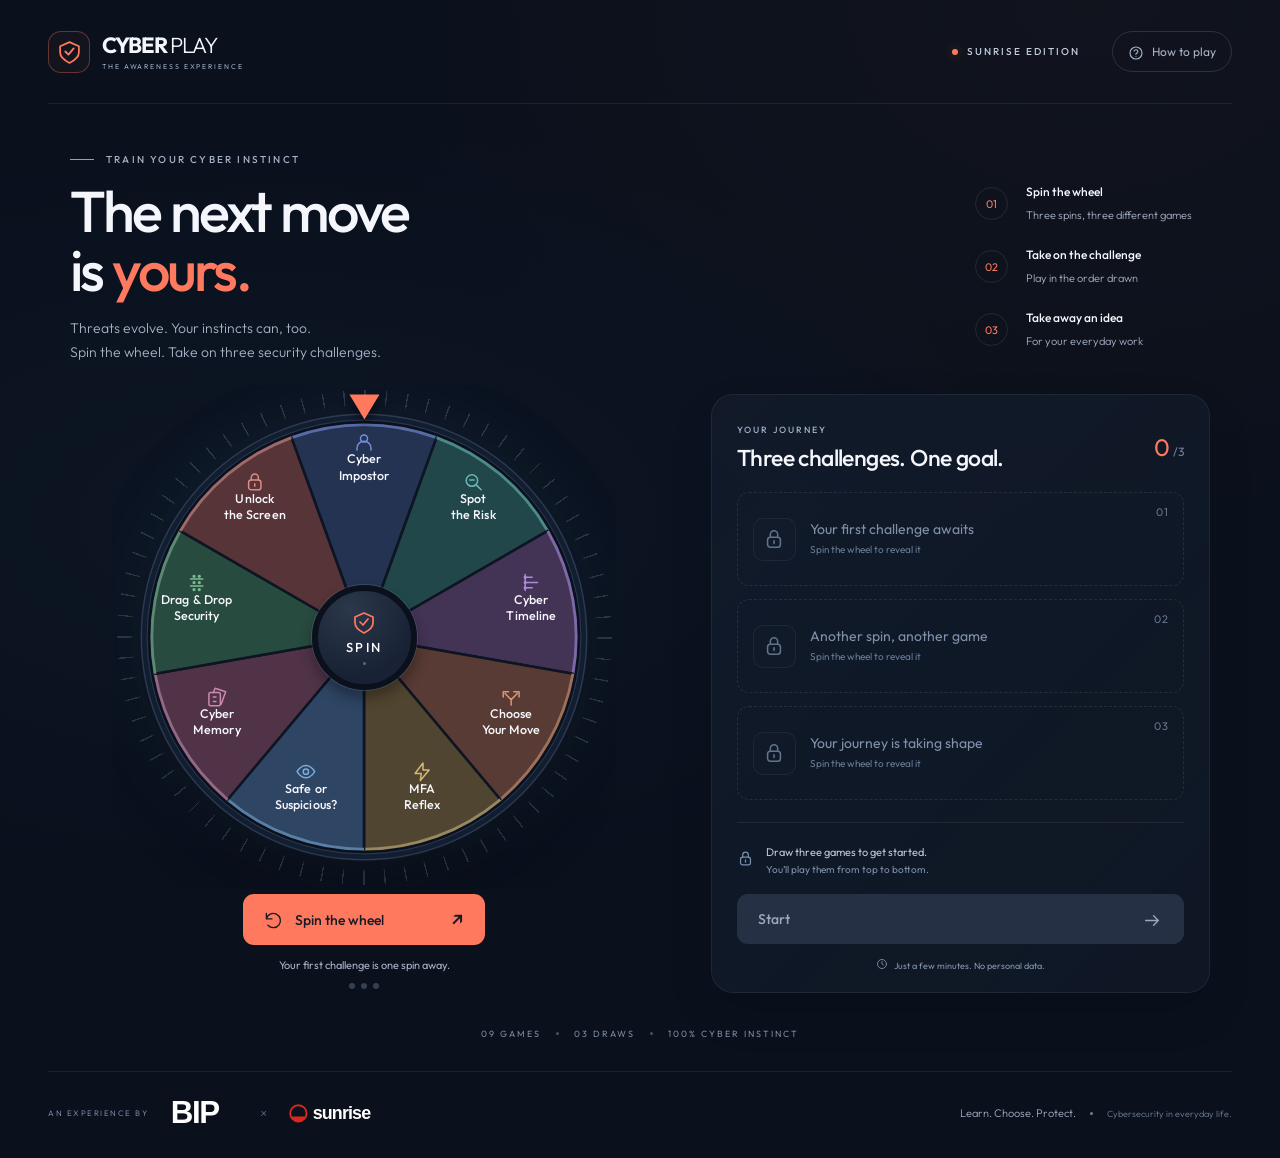
==== sunrise-cyber-game/index.html @ b753104f "Add English Cyber Play game for BIP and Sunrise" ====
<!doctype html>
<html lang="en">
<head>
  <meta charset="utf-8">
  <meta name="viewport" content="width=device-width, initial-scale=1">
  <meta name="theme-color" content="#0a101c">
  <meta name="description" content="Three interactive challenges to train your security instincts. An experience by BIP for Sunrise.">
  <title>Cyber Play — BIP × Sunrise</title>
  <link rel="icon" href="assets/favicon.svg" type="image/svg+xml">
  <link rel="stylesheet" href="style.css">
  <link rel="stylesheet" href="games/detection.css">
  <link rel="stylesheet" href="games/decision.css">
  <link rel="stylesheet" href="games/interactive.css">
  <script defer src="icons.js"></script>
  <script defer src="games/detection.js"></script>
  <script defer src="games/decision.js"></script>
  <script defer src="games/interactive.js"></script>
  <script defer src="app.js"></script>
</head>
<body>
  <a href="#main" class="skip-link">Skip to content</a>
  <div class="site-glow" aria-hidden="true"></div>
  <header class="site-header">
    <a class="app-brand" href="#" aria-label="Cyber Play, home" id="brand-home">
      <span class="brand-symbol" data-icon="shield"></span>
      <span>CYBER<span class="brand-light">PLAY</span><small>THE AWARENESS EXPERIENCE</small></span>
    </a>
    <div class="header-actions">
      <span class="edition"><i aria-hidden="true"></i> SUNRISE EDITION</span>
      <button class="help-button" id="help-button" aria-label="How to play"><span data-icon="help"></span><span>How to play</span></button>
    </div>
  </header>
  <main id="main">
    <section id="wheel-screen" class="screen wheel-screen" aria-labelledby="wheel-title">
      <div class="intro-row">
        <div class="hero-copy">
          <p class="eyebrow"><span class="tiny-line"></span> TRAIN YOUR CYBER INSTINCT</p>
          <h1 id="wheel-title" tabindex="-1">The next move<br>is <span class="accent">yours.</span></h1>
          <p class="hero-description">Threats evolve. Your instincts can, too.<br>Spin the wheel. Take on three security challenges.</p>
        </div>
        <ol class="how-it-works" aria-label="How it works">
          <li><span class="step-number">01</span><span><strong>Spin the wheel</strong><small>Three spins, three different games</small></span></li>
          <li><span class="step-number">02</span><span><strong>Take on the challenge</strong><small>Play in the order drawn</small></span></li>
          <li><span class="step-number">03</span><span><strong>Take away an idea</strong><small>For your everyday work</small></span></li>
        </ol>
      </div>
      <div class="wheel-layout">
        <div class="wheel-panel">
          <div class="wheel-stage" id="wheel-stage">
            <div class="wheel-halo" aria-hidden="true"></div>
            <div class="wheel-ticks" aria-hidden="true"></div>
            <div class="wheel-pointer" aria-hidden="true"><span></span></div>
            <svg id="wheel" viewBox="0 0 500 500" role="img" aria-label="Wheel with nine cybersecurity games"></svg>
            <button class="wheel-center" id="spin-center" aria-label="Spin the wheel"><span data-icon="shield"></span><strong>SPIN</strong><span class="center-dot" aria-hidden="true"></span></button>
          </div>
          <div class="spin-controls">
            <button class="button button-primary spin-button" id="spin-button"><span data-icon="rotate"></span><span id="spin-label">Spin the wheel</span><span class="button-arrow" aria-hidden="true">↗</span></button>
            <p id="spin-status" class="spin-status" role="status" aria-live="polite">Your first challenge is one spin away.</p>
            <div class="spin-dots" aria-label="0 of 3 games drawn" id="spin-dots"><span></span><span></span><span></span></div>
          </div>
        </div>
        <aside class="playlist-panel" aria-labelledby="playlist-title">
          <div class="playlist-heading"><div><p class="eyebrow">YOUR JOURNEY</p><h2 id="playlist-title">Three challenges. One goal.</h2></div><span id="selection-count" class="count-badge">0<span>/3</span></span></div>
          <ol class="selection-list" id="selection-list"></ol>
          <div class="ready-panel">
            <div class="ready-note"><span data-icon="lock" id="ready-icon"></span><p id="ready-note">Draw three games to get started.<br><span>You’ll play them from top to bottom.</span></p></div>
            <button id="start-button" class="button button-primary start-button" disabled>Start<span data-icon="arrow"></span></button>
          </div>
          <p class="session-note"><span data-icon="clock"></span> Just a few minutes. No personal data.</p>
        </aside>
      </div>
      <p class="wheel-caption"><span>09 GAMES</span><i></i><span>03 DRAWS</span><i></i><span>100% CYBER INSTINCT</span></p>
    </section>
    <section id="game-screen" class="screen game-screen" hidden aria-labelledby="game-title">
      <div class="game-topline"><button class="text-button" id="exit-game"><span data-icon="arrow-left"></span> Back to the wheel</button><span id="game-step" class="eyebrow">CHALLENGE 01 / 03</span></div>
      <div class="game-heading"><div><p id="game-category" class="eyebrow"></p><h1 id="game-title" tabindex="-1"></h1></div><div class="game-heading-icon" id="game-heading-icon" aria-hidden="true"></div></div>
      <div class="journey-progress" id="journey-progress" aria-label="Progress through the three games"></div>
      <div class="game-body"><div id="game-content" class="game-content"></div><aside class="game-journey" aria-labelledby="journey-title"><p class="eyebrow" id="journey-title">YOUR JOURNEY</p><ol id="game-path"></ol><div class="journey-tip"><span data-icon="shield"></span><strong>Pausing is a smart move.</strong><p>Notice the details. Check the source. Then choose.</p></div></aside></div>
    </section>
    <section id="results-screen" class="screen results-screen" hidden aria-labelledby="results-title">
      <div class="results-header"><div class="result-emblem" data-icon="shield"></div><p class="eyebrow">MISSION COMPLETE</p><h1 id="results-title" tabindex="-1">Sharper instincts.<br>Stronger defences.</h1><p>Three challenges completed. Three ideas to take to work.</p></div>
      <div class="score-panel"><div><span id="result-badge" class="eyebrow">CYBER DEFENDER</span><p id="result-caption"></p></div><div class="score-number"><strong id="total-score">100</strong><span>%</span><small>YOUR JOURNEY SCORE</small></div></div>
      <div class="result-cards" id="result-cards"></div>
      <div class="results-actions"><button id="play-again" class="button button-primary"><span data-icon="rotate"></span> New spins, new challenges <span data-icon="arrow"></span></button><p>Your next good decision starts with the small details.</p></div>
    </section>
  </main>
  <footer class="site-footer"><div class="partner-lockup"><span class="partner-label">AN EXPERIENCE BY</span><img src="assets/bip-logo.svg" alt="BIP" class="bip-logo"><span class="partner-times" aria-hidden="true">×</span><img src="assets/sunrise-logo.svg" alt="Sunrise" class="sunrise-logo"></div><p>Learn. Choose. Protect.<span class="footer-dot" aria-hidden="true"></span><span class="footer-small">Cybersecurity in everyday life.</span></p></footer>
  <dialog id="help-dialog" class="app-dialog" aria-labelledby="help-title"><button class="dialog-close" data-close-dialog aria-label="Close"><span data-icon="close"></span></button><p class="eyebrow">HOW TO PLAY</p><h2 id="help-title">Three spins. Three chances<br>to make the right choice.</h2><ol class="help-steps"><li><span>01</span><div><strong>Draw your games</strong><p>Press “Spin the wheel” three times. Each spin picks a different game and adds it to your journey.</p></div></li><li><span>02</span><div><strong>Press “Start”</strong><p>Play the challenges in the order they were drawn. Read the feedback, then move on to the next one.</p></div></li><li><span>03</span><div><strong>See your results</strong><p>At the end, you’ll see your score and three practical tips. Spin again to start a new journey.</p></div></li></ol><p class="dialog-note">All messages and situations are simulations. Do not enter credentials or personal data. You can also play with a keyboard or on a smartphone.</p><button class="button button-primary" data-close-dialog>Ready, let’s play <span data-icon="arrow"></span></button></dialog>
  <dialog id="exit-dialog" class="app-dialog small-dialog" aria-labelledby="exit-title"><p class="eyebrow">NEW JOURNEY</p><h2 id="exit-title">Back to the wheel?</h2><p>Your current draws and results will be reset.</p><div class="dialog-actions"><button class="button button-secondary" data-close-dialog>Keep playing</button><button class="button button-primary" id="confirm-exit">Back to the wheel</button></div></dialog>
  <div id="live-announcement" class="sr-only" aria-live="polite"></div>
</body>
</html>
---- sunrise-cyber-game/style.css ----
@font-face{font-family:Outfit;src:url('assets/outfit-variable.woff2') format('woff2');font-style:normal;font-weight:100 900;font-display:swap}
:root{color-scheme:dark;--bg:#0a101c;--panel:#131d2e;--panel-light:#182438;--text:#f4f6fb;--muted:#a6b2c5;--coral:#ff795e;--green:#5fdbb1;--line:#ffffff12;--font:Outfit,system-ui,-apple-system,'Segoe UI',sans-serif}
*{box-sizing:border-box}body{margin:0;background:var(--bg);color:var(--text);font-family:var(--font);font-size:16px;line-height:1.5;min-height:100vh}button,input,select{font:inherit}button{cursor:pointer}button:disabled{cursor:default}a{color:inherit}button,button svg,a{ -webkit-tap-highlight-color:transparent}button svg{flex-shrink:0;vertical-align:middle}button:focus-visible,a:focus-visible,[tabindex]:focus-visible{outline:3px solid #86b9ff;outline-offset:5px}h1,h2,h3,p{margin:0}h1,h2,h3{line-height:1.1}h1[tabindex='-1']:focus{outline:none}strong{font-weight:600}button{border:0}button:disabled{opacity:.4}[hidden]{display:none!important}.sr-only{position:absolute;width:1px;height:1px;overflow:hidden;clip:rect(0,0,0,0);white-space:nowrap}.skip-link{position:fixed;top:12px;left:12px;padding:12px 18px;background:var(--coral);color:var(--bg);z-index:100;transform:translateY(-180%);border-radius:10px}.skip-link:focus{transform:translateY(0)}.site-glow{position:absolute;inset:0 0 auto;height:850px;background:radial-gradient(ellipse at 22% 61%,#1e3a5925,transparent 55%),radial-gradient(ellipse at 85% 0%,#57382f18,transparent 47%);pointer-events:none;z-index:-1}.site-header{width:min(1256px,calc(100% - 96px));margin:auto;height:104px;display:flex;align-items:center;justify-content:space-between;border-bottom:1px solid var(--line)}.app-brand{display:flex;align-items:center;gap:12px;text-decoration:none;font-size:22px;letter-spacing:-1px;font-weight:700;line-height:1}.brand-light{font-weight:300;margin-left:3px}.app-brand small{font-size:7px;letter-spacing:1.9px;display:block;margin-top:7px;color:#9caec9;font-weight:400}.brand-symbol{display:grid;place-items:center;height:42px;width:42px;border:1px solid #ff795e55;border-radius:13px;background:#ff795e0b;color:var(--coral)}.brand-symbol svg{width:25px;height:25px}.header-actions{display:flex;align-items:center;gap:32px}.edition{font-size:10px;font-weight:500;letter-spacing:2px;color:#c3ccdc;display:flex;align-items:center;gap:9px}.edition i{width:6px;height:6px;background:var(--coral);border-radius:50%;box-shadow:0 0 12px #ff795e55}.help-button{display:flex;align-items:center;gap:8px;border-radius:25px;background:transparent;border:1px solid #ffffff20;color:var(--muted);font-size:12px;padding:10px 15px;transition:.2s}.help-button:hover{border-color:#ffffff50;color:white}.help-button svg{width:16px;height:16px}main{width:min(1140px,calc(100% - 96px));margin:auto}.screen{animation:page-in .45s ease-out}.intro-row{display:flex;justify-content:space-between;align-items:center;padding:48px 0 30px}.eyebrow{font-size:10px;font-weight:500;letter-spacing:2.2px;color:var(--muted);text-transform:uppercase}.hero-copy>.eyebrow{display:flex;gap:12px;align-items:center}.tiny-line{width:24px;height:1px;background:var(--coral)}.hero-copy h1{font-size:clamp(44px,4.5vw,66px);font-weight:500;letter-spacing:-2.8px;margin:15px 0 18px;line-height:1.02}.accent{color:var(--coral)}.hero-description{font-size:14px;line-height:1.65;color:var(--muted);font-weight:300}.how-it-works{display:flex;flex-direction:column;gap:21px;list-style:none;padding:0;margin:18px 18px 0 0}.how-it-works li{display:flex;gap:18px;align-items:center}.step-number{width:33px;height:33px;display:grid;place-items:center;border:1px solid #ffffff17;border-radius:50%;font-size:11px;font-weight:400;color:var(--coral)}.how-it-works strong{font-size:12px;display:block;font-weight:500}.how-it-works small{font-size:11px;color:var(--muted);font-weight:300}.wheel-layout{display:grid;grid-template-columns:1.18fr 1fr;gap:52px;align-items:center}.wheel-panel{min-width:0}.wheel-stage{isolation:isolate;overflow:clip;overflow-clip-margin:12px;width:100%;max-width:480px;aspect-ratio:1;position:relative;margin:0 auto}.wheel-halo{position:absolute;inset:4%;border-radius:50%;box-shadow:0 0 70px #3e719820,0 0 0 14px #ffffff01}.wheel-ticks{position:absolute;inset:-1.6%;border-radius:50%;background:repeating-conic-gradient(from 0deg,#95abc655 0deg .32deg,transparent .32deg 5deg);mask:radial-gradient(circle,transparent 66%,black 67%);-webkit-mask:radial-gradient(circle,transparent 66%,black 67%);opacity:.7}#wheel{position:absolute;inset:0;overflow:visible;filter:drop-shadow(0 18px 32px #0004);will-change:transform}.wheel-sector{transition:opacity .5s}.wheel-sector.drawn{opacity:.28}.wheel-sector>path{stroke:#0d1422;stroke-width:2.7;stroke-linejoin:round}.sector-title{fill:#f6f7fd;font-family:var(--font);font-size:13px;font-weight:500;letter-spacing:.1px}.sector-icon{color:#e5ecf5;opacity:.8}.wheel-center{position:absolute;inset:39%;border-radius:50%;background:radial-gradient(circle at 35% 20%,#2b374a,#182234 70%);border:6px solid #0a101c;box-shadow:0 0 0 1px #6c7d9d50,0 8px 14px #0005;display:flex;flex-direction:column;align-items:center;justify-content:center;gap:4px;color:white;z-index:3;transition:background .2s,box-shadow .2s}.wheel-center:hover:enabled{box-shadow:0 0 0 1px #ff795e88,0 0 35px #ff795e1a;background:radial-gradient(circle at 35% 20%,#36445b,#202b40 70%)}.wheel-center>span:first-child{color:var(--coral);line-height:0}.wheel-center svg{width:24px;height:24px}.wheel-center strong{font-size:13px;letter-spacing:2.5px;font-weight:500}.center-dot{width:3px;height:3px;background:#ffffff50;border-radius:50%}.wheel-center:disabled{opacity:1}.wheel-center:disabled strong{opacity:.4}.wheel-center:disabled>span:first-child{opacity:.7}.wheel-pointer{position:absolute;left:calc(50% - 15px);top:-3px;z-index:4;width:30px;height:30px;filter:drop-shadow(0 5px 5px #0008);transform-origin:50% 0}.wheel-pointer>span{display:block;clip-path:polygon(0 0,100% 0,50% 100%);width:30px;height:25px;background:var(--coral)}.wheel-stage.spinning .wheel-pointer{animation:pointer-tick .14s ease-in-out infinite alternate}.spin-controls{display:flex;flex-direction:column;align-items:center;margin-top:17px}.button{min-height:50px;border-radius:11px;padding:13px 21px;font-weight:500;font-size:14px;display:inline-flex;align-items:center;justify-content:center;gap:12px;transition:background .2s,transform .2s,box-shadow .2s;line-height:1.3;text-decoration:none}.button svg{width:19px;height:19px}.button-primary{color:#151a26;background:var(--coral)}.button-primary:hover:enabled{background:#ff9279;box-shadow:0 5px 25px #ff795e18;transform:translateY(-1px)}.button-primary:active:enabled{transform:translateY(1px)}.button-secondary{background:#ffffff08;color:var(--text);border:1px solid #ffffff1a}.button-secondary:hover:enabled{background:#ffffff12}.button-primary:disabled{color:#9ca7ba;background:#263045;opacity:1;box-shadow:none}.spin-button{width:242px}.spin-button>svg{margin-right:4px}.button-arrow{font-size:19px;margin-left:auto}.spin-status{font-size:11px;color:var(--muted);margin:12px 0 9px;min-height:17px;text-align:center}.spin-dots{display:flex;gap:6px}.spin-dots span{width:6px;height:6px;border-radius:50%;background:#334155;transition:.3s}.spin-dots span.filled{background:var(--coral);box-shadow:0 0 10px #ff795e33}.playlist-panel{border:1px solid #ffffff10;border-radius:22px;background:linear-gradient(135deg,#151f309e,#101927d9);padding:28px 25px 18px;box-shadow:0 20px 50px #00000014;align-self:center}.playlist-heading{display:flex;align-items:center;justify-content:space-between;gap:10px;padding-bottom:22px}.playlist-heading .eyebrow{color:#a1b1c9;font-size:9px;letter-spacing:2px}.playlist-heading h2{font-size:23px;font-weight:500;letter-spacing:-.6px;margin-top:9px}.count-badge{font-size:24px;color:var(--coral);font-weight:400}.count-badge span{font-size:12px;color:#74829a;margin-left:3px}.selection-list{list-style:none;margin:0;padding:0;display:grid;gap:13px}.selection-card{min-height:94px;position:relative;border:1px dashed #ffffff17;border-radius:12px;display:flex;align-items:center;gap:14px;padding:17px 15px;transition:background .3s,border-color .3s}.selection-number{color:#65758e;font-size:11px;font-weight:400;position:absolute;right:14px;top:11px;letter-spacing:1px}.selection-icon{height:43px;width:43px;display:grid;place-items:center;flex-shrink:0;border-radius:10px;border:1px solid #ffffff0e;color:#61738e;background:#ffffff02}.selection-icon svg{height:22px;width:22px}.selection-card h3{font-size:14px;font-weight:400;color:#8090aa;margin-bottom:5px;letter-spacing:0}.selection-card p{font-size:10px;color:#687b96;line-height:1.5}.selection-card.picked{border:1px solid #ffffff14;background:#1b273940;animation:card-reveal .45s ease-out}.selection-card.picked .selection-icon{background:color-mix(in srgb,var(--game-color) 13%,transparent);border-color:color-mix(in srgb,var(--game-color) 22%,transparent);color:var(--game-color)}.selection-card.picked h3{font-weight:500;color:var(--text)}.selection-card.picked p{color:#a0afc5}.selection-card.picked .selection-number{color:var(--game-color);opacity:.65}.card-pending{visibility:hidden}.ready-panel{margin-top:22px;padding-top:21px;border-top:1px solid var(--line)}.ready-note{display:flex;align-items:center;gap:12px;margin-bottom:17px;color:#7890ad}.ready-note svg{width:17px;height:17px}.ready-note p{font-size:11px;color:#bcc7d8;line-height:1.5}.ready-note p span{color:#7f90ab;font-size:10px}.start-button{width:100%;justify-content:space-between}.start-button svg{width:22px}.session-note{display:flex;justify-content:center;align-items:center;gap:6px;font-size:9px;color:#8595ad;margin:14px 0 0}.session-note svg{width:12px;height:12px}.wheel-caption{display:flex;align-items:center;justify-content:center;gap:15px;margin:34px 0 31px;font-size:9px;color:#7d8da4;letter-spacing:2px}.wheel-caption i{width:3px;height:3px;border-radius:50%;background:#43536d}.site-footer{max-width:1256px;width:calc(100% - 96px);margin:auto;border-top:1px solid var(--line);padding:24px 0 27px;display:flex;align-items:center;justify-content:space-between;gap:25px}.partner-lockup{display:flex;align-items:center;gap:22px}.partner-label{font-size:8px;letter-spacing:1.5px;color:#73839c}.partner-times{font-size:14px;color:#677a94;font-weight:200}.bip-logo{width:68px;max-height:37px;object-fit:contain}.sunrise-logo{width:97px;max-height:34px;object-fit:contain}.site-footer>p{font-size:11px;color:#a2afc4;display:flex;align-items:center;gap:14px;font-weight:300}.footer-small{font-size:9px;color:#71829a}.footer-dot{width:3px;height:3px;background:#71829a;border-radius:50%}.flying-card{position:fixed;z-index:20;background:#1b283c;border:1px solid #ffffff25;border-radius:12px;display:flex;align-items:center;gap:14px;padding:17px 15px;box-shadow:0 15px 40px #0005;pointer-events:none}.flying-card .selection-icon{color:var(--game-color);background:color-mix(in srgb,var(--game-color) 15%,transparent)}.flying-card h3{font-size:14px;font-weight:500}.flying-card p{font-size:10px;color:var(--muted);margin-top:5px}.game-screen{padding:30px 0 50px}.game-topline{display:flex;justify-content:space-between;align-items:center;margin-bottom:30px}.text-button{display:inline-flex;gap:8px;align-items:center;font-size:12px;color:var(--muted);background:none;padding:8px 0}.text-button:hover{color:var(--text)}.text-button svg{width:17px;height:17px}.game-heading{display:flex;align-items:center;justify-content:space-between;gap:20px}.game-heading .eyebrow{color:var(--coral);margin-bottom:11px}.game-heading h1{font-size:clamp(32px,4vw,47px);font-weight:500;letter-spacing:-1.5px}.game-heading-icon{height:65px;width:65px;display:grid;place-items:center;border-radius:17px;background:#ff795e0c;border:1px solid #ff795e25;color:var(--coral)}.game-heading-icon svg{width:30px;height:30px}.journey-progress{display:grid;grid-template-columns:repeat(3,1fr);gap:7px;margin:25px 0 30px}.progress-step{height:4px;border-radius:3px;background:#223149}.progress-step.active{background:var(--coral)}.progress-step.complete{background:var(--green)}.game-body{display:grid;grid-template-columns:minmax(0,1fr) 224px;gap:30px;align-items:start}.game-content{min-width:0;border:1px solid #ffffff10;background:linear-gradient(135deg,#131d2ef0,#101927);padding:28px;border-radius:20px}.game-content .game-intro{margin-bottom:24px}.game-content .game-intro h2{font-size:23px;font-weight:500;margin-bottom:10px;letter-spacing:-.5px}.game-content .game-intro p{font-size:14px;color:var(--muted);line-height:1.65}.game-content .game-intro .eyebrow{margin-bottom:10px;color:var(--coral)}.game-content button{max-width:100%}.game-content .feedback{padding:16px 18px;border-radius:12px;border:1px solid #ffffff18;background:#1a2940;color:var(--text);margin:20px 0;font-size:14px;line-height:1.6}.game-content .feedback.success{background:#5fdbb10c;border-color:#5fdbb139}.game-content .feedback.danger{background:#ff795e0a;border-color:#ff795e39}.game-content .feedback strong{display:block;margin-bottom:5px}.game-content .feedback p{font-size:13px;color:#c2cddd}.game-journey{padding:15px 0}.game-journey ol{list-style:none;padding:0;margin:22px 0}.game-path-item{display:flex;align-items:center;gap:12px;position:relative;padding-bottom:30px}.game-path-item:before{content:'';width:1px;height:23px;position:absolute;background:#2b3950;top:35px;left:15px}.game-path-item:last-child:before{display:none}.path-number{width:31px;height:31px;border-radius:50%;border:1px solid #3a465e;display:grid;place-items:center;color:#7f91ac;font-size:10px;flex-shrink:0}.path-number svg{width:14px;height:14px}.game-path-item strong{display:block;font-size:12px;color:#8b9bb3;font-weight:400}.game-path-item small{font-size:10px;color:#637792}.game-path-item.active .path-number{background:#ff795e15;border-color:#ff795e55;color:var(--coral)}.game-path-item.active strong{color:white}.game-path-item.complete .path-number{background:#5fdbb110;border-color:#5fdbb144;color:var(--green)}.game-path-item.complete strong{color:#bdcddf}.journey-tip{border-top:1px solid var(--line);padding-top:24px;color:var(--muted)}.journey-tip>span{display:block;color:#7b91b4;margin-bottom:12px;line-height:0}.journey-tip svg{height:25px;width:25px}.journey-tip strong{font-size:12px;display:block;font-weight:500;color:#c1cde0}.journey-tip p{font-size:11px;line-height:1.8;margin-top:8px;max-width:185px}.results-screen{padding:48px 0 50px;max-width:980px;margin:auto}.results-header{text-align:center}.result-emblem{margin:0 auto 20px;display:grid;place-items:center;width:66px;height:66px;border-radius:22px;background:#5fdbb110;border:1px solid #5fdbb135;color:var(--green);transform:rotate(-5deg)}.result-emblem svg{width:34px;height:34px}.results-header .eyebrow{color:var(--green)}.results-header h1{font-size:clamp(36px,4.5vw,58px);font-weight:500;letter-spacing:-2px;margin:15px 0}.results-header>p:last-child{font-size:14px;color:var(--muted)}.score-panel{display:flex;justify-content:space-between;align-items:center;max-width:750px;margin:35px auto 28px;padding:26px 35px;border:1px solid #ffffff15;border-radius:17px;background:linear-gradient(115deg,#142638,#151e2d);gap:25px}.score-panel .eyebrow{color:var(--green);font-size:12px}.score-panel p{font-size:13px;color:#b5c5d9;max-width:340px;margin-top:8px;line-height:1.65}.score-number{line-height:1;text-align:right;white-space:nowrap}.score-number strong{font-size:54px;font-weight:400;letter-spacing:-2px}.score-number>span{color:var(--green);font-size:25px;margin-left:3px}.score-number small{display:block;font-size:7px;letter-spacing:1px;margin-top:9px;color:var(--muted)}.result-cards{display:grid;grid-template-columns:repeat(3,1fr);gap:16px}.result-card{border:1px solid #ffffff12;background:#111d2d;border-radius:16px;padding:23px 21px;display:flex;flex-direction:column}.result-card-top{display:flex;justify-content:space-between;align-items:center;margin-bottom:19px}.result-card-top>span{width:38px;height:38px;border-radius:10px;background:color-mix(in srgb,var(--game-color) 12%,transparent);color:var(--game-color);display:grid;place-items:center}.result-card-top svg{width:20px;height:20px}.result-card-top small{font-size:10px;color:#8497b2}.result-card h2{font-size:18px;font-weight:500;margin:0 0 12px;letter-spacing:-.3px}.result-card p{font-size:12px;color:var(--muted);line-height:1.8}.result-card .result-pct{margin-top:auto;padding-top:20px;font-size:10px;color:var(--green)}.result-pct strong{font-size:17px;font-weight:400;margin-right:4px}.results-actions{text-align:center;margin:35px 0 0}.results-actions p{font-size:11px;color:var(--muted);margin-top:14px}.app-dialog{background:#142032;color:var(--text);border:1px solid #ffffff20;border-radius:22px;width:min(530px,calc(100% - 32px));padding:36px;max-height:90vh;overflow:auto;box-shadow:0 30px 100px #0009}.app-dialog::backdrop{background:#040812bb;backdrop-filter:blur(8px)}.app-dialog h2{font-size:28px;letter-spacing:-.7px;font-weight:500;margin:14px 0 25px}.dialog-close{position:absolute;right:16px;top:16px;background:transparent;padding:6px;color:var(--muted);border-radius:50%;line-height:0}.dialog-close svg{width:18px;height:18px}.help-steps{list-style:none;padding:0;display:grid;gap:21px;margin-bottom:24px}.help-steps li{display:flex;gap:17px}.help-steps li>span{color:var(--coral);font-size:12px;font-weight:500;padding-top:1px}.help-steps strong{font-size:14px;font-weight:500}.help-steps p{font-size:12px;color:var(--muted);margin-top:6px;line-height:1.7}.dialog-note{font-size:11px;color:#a2b4cd;line-height:1.8;border-top:1px solid var(--line);padding:18px 0 23px}.app-dialog>.button{width:100%;justify-content:space-between}.small-dialog h2{margin-bottom:12px}.small-dialog>p:not(.eyebrow){color:var(--muted);font-size:14px;line-height:1.7}.dialog-actions{display:flex;gap:10px;margin-top:25px;justify-content:flex-end}.dialog-actions .button{font-size:12px;min-height:45px;padding:11px 15px}.error-message{color:#ffd0c6;font-size:14px;line-height:1.6;padding:22px;background:#ff795e15;border:1px solid #ff795e33;border-radius:12px}
@keyframes page-in{from{opacity:0;transform:translateY(8px)}to{opacity:1;transform:translateY(0)}}@keyframes pointer-tick{from{transform:rotate(-9deg)}to{transform:rotate(9deg)}}@keyframes card-reveal{from{opacity:.15;transform:translateY(-8px)}to{opacity:1;transform:translateY(0)}}
@media(min-width:1500px){.intro-row{padding-top:65px}.wheel-stage{max-width:500px}.wheel-layout{gap:80px}.playlist-panel{padding:30px}.selection-card{min-height:99px}.wheel-caption{margin-top:40px}}
@media(max-width:1000px){.site-header,.site-footer{width:calc(100% - 56px)}main{width:calc(100% - 56px)}.wheel-layout{gap:25px;grid-template-columns:1.06fr 1fr}.hero-copy h1{font-size:55px}.playlist-panel{padding:22px 19px 17px}.playlist-heading h2{font-size:20px}.selection-card{gap:10px;min-height:88px;padding:15px 11px}.selection-icon{width:37px;height:37px}.selection-card h3{font-size:13px}.selection-card p{font-size:9px}.selection-number{top:6px;right:8px;font-size:9px}.game-body{grid-template-columns:minmax(0,1fr) 190px;gap:23px}.game-content{padding:23px}.footer-small,.footer-dot{display:none}.how-it-works{margin-right:0}}
@media(max-width:760px){.site-header{height:83px}.edition{display:none}.header-actions{gap:12px}.app-brand{font-size:20px}.brand-symbol{width:37px;height:37px}.help-button{padding:9px 11px}.help-button>span:last-child{display:none}.help-button svg{height:18px;width:18px}.intro-row{padding-top:35px;padding-bottom:25px}.hero-copy h1{font-size:49px;letter-spacing:-2px}.how-it-works{display:none}.hero-description{font-size:13px}.wheel-layout{grid-template-columns:1fr;gap:28px}.wheel-stage{isolation:isolate;overflow:clip;overflow-clip-margin:12px;width:min(100%,420px);max-width:420px}.spin-controls{margin-top:14px}.spin-button{width:258px}.playlist-panel{width:min(100%,500px);margin:auto;padding:24px 20px 18px}.playlist-heading h2{font-size:22px}.selection-card{min-height:84px;gap:14px;padding:15px}.selection-icon{width:43px;height:43px}.selection-card h3{font-size:15px}.selection-card p{font-size:11px}.selection-number{top:11px;right:14px;font-size:10px}.playlist-heading{padding-bottom:20px}.wheel-caption{font-size:7px;gap:10px;letter-spacing:1.3px;margin:28px 0}.site-footer{padding:22px 0;flex-direction:column;gap:17px}.partner-label{font-size:7px}.partner-lockup{gap:19px}.site-footer>p{font-size:10px}.game-screen{padding-top:20px}.game-topline{margin-bottom:25px}.game-heading h1{font-size:36px}.game-heading-icon{width:52px;height:52px;border-radius:14px}.game-heading-icon svg{width:25px;height:25px}.game-heading .eyebrow{font-size:8px;letter-spacing:1.5px}.game-body{grid-template-columns:1fr}.game-journey{display:none}.game-content{padding:22px 19px;border-radius:15px}.game-content .game-intro h2{font-size:21px}.game-content .game-intro p{font-size:13px}.journey-progress{margin:21px 0 23px}.game-step{font-size:8px!important}.result-cards{grid-template-columns:1fr}.result-card{padding:22px}.result-card-top{margin-bottom:15px}.result-card p{font-size:13px}.result-card h2{font-size:21px}.result-card .result-pct{padding-top:15px}.score-panel{padding:22px;margin-top:28px}.score-number strong{font-size:45px}.score-number small{font-size:6px;letter-spacing:.5px}.score-panel .eyebrow{font-size:10px;letter-spacing:1.5px}.score-panel p{font-size:12px}.results-header h1{font-size:44px}.results-header>p:last-child{font-size:12px}.results-screen{padding-top:30px}.results-actions .button{font-size:12px;padding:13px 17px;gap:9px}.app-dialog{padding:30px 25px}.app-dialog h2{font-size:26px}.dialog-actions{flex-wrap:wrap}.dialog-actions .button{flex:1;white-space:normal}.game-heading-icon{flex-shrink:0}}
@media(max-width:380px){main,.site-header,.site-footer{width:calc(100% - 32px)}.hero-copy h1{font-size:43px}.wheel-stage{margin-top:4px}.playlist-panel{padding:20px 15px}.playlist-heading h2{font-size:20px}.selection-card p{font-size:10px}.selection-card h3{font-size:14px}.score-panel{padding:17px;gap:15px}.score-number strong{font-size:39px}.game-heading h1{font-size:30px}.game-content{padding:19px 14px}}
@media(prefers-reduced-motion:reduce){*,*:before,*:after{animation-duration:.01ms!important;animation-iteration-count:1!important;scroll-behavior:auto!important;transition-duration:.01ms!important}#wheel{will-change:auto}}
---- sunrise-cyber-game/games/detection.css ----
.det-teams,
.det-outlook,
.det-investigation {
  border: 1px solid #dbe1eb;
  border-radius: 16px;
  overflow: hidden;
  background: #f4f6fa;
  color: #19263b;
  box-shadow: 0 18px 48px #02061026;
}
.det-app-bar {
  display: flex;
  align-items: center;
  gap: 12px;
  min-height: 58px;
  padding: 12px 20px;
  background: #ebedf7;
  border-bottom: 1px solid #dce0ec;
  font-size: 13px;
  color: #4c566c;
}
.det-app-bar > strong { color: #292f50; font-size: 15px; }
.det-teams-logo,
.det-outlook-logo {
  display: grid;
  place-items: center;
  width: 29px;
  height: 29px;
  flex-shrink: 0;
  border-radius: 5px;
  background: #5b5ab3;
  color: white;
  font-size: 18px;
  font-weight: 800;
  box-shadow: 5px -3px 0 #8988d633;
}
.det-app-divider { width: 1px; height: 23px; background: #d0d4e2; margin: 0 2px; }
.det-simulation {
  margin-left: auto;
  font-size: 9px;
  letter-spacing: .1em;
  font-weight: 700;
  color: #647089;
  white-space: nowrap;
}
.det-message-grid { padding: 18px; display: grid; grid-template-columns: repeat(2, minmax(0, 1fr)); gap: 14px; }
.det-message {
  display: flex;
  flex-direction: column;
  gap: 19px;
  padding: 20px;
  margin: 0;
  text-align: left;
  border: 1px solid #dee3ed;
  border-radius: 12px;
  color: #1c293e;
  background: white;
  cursor: pointer;
  font: inherit;
  transition: transform .16s ease, border-color .16s ease, box-shadow .16s ease;
}
.det-message:hover:not(:disabled) { transform: translateY(-2px); border-color: #6d6dd3; box-shadow: 0 5px 20px #27275213; }
.det-message-head { display: flex; align-items: center; gap: 10px; }
.det-avatar { display: grid; place-items: center; width: 37px; height: 37px; border-radius: 50%; font-size: 11px; font-weight: 700; flex-shrink: 0; }
.det-avatar-purple { color: #634a9e; background: #eee8fb; }
.det-avatar-blue { color: #2669a9; background: #e0edfa; }
.det-avatar-coral { color: #8e4b3c; background: #fce9e3; }
.det-avatar-teal { color: #236f68; background: #e1f3ee; }
.det-sender { display: flex; flex-direction: column; gap: 4px; min-width: 0; }
.det-sender strong { font-size: 13px; font-weight: 700; }
.det-sender > span { font-size: 10px; color: #6c768a; line-height: 1.4; }
.det-message-time { margin-left: auto; align-self: flex-start; font-size: 10px; color: #8490a2; }
.det-message-text { font-size: 13px; line-height: 1.65; flex: 1; overflow-wrap: anywhere; }
.det-message-bottom { display: flex; align-items: center; gap: 8px; justify-content: space-between; border-top: 1px solid #eef0f5; padding-top: 14px; }
.det-message-tag { color: #6c768a; font-size: 10px; }
.det-message-select { color: #5c5b9e; font-size: 10px; font-weight: 700; text-align: right; }
.det-message:disabled { opacity: 1; cursor: default; }
.det-message.det-choice-correct { border: 2px solid #1c9a78; padding: 19px; background: #f0fcf7; }
.det-message.det-choice-wrong { border: 2px solid #d97960; padding: 19px; background: #fff8f5; }
.det-choice-correct .det-message-select { color: #168363; }
.det-choice-wrong .det-message-select { color: #b65b43; }
.det-answer-area { margin-top: 20px; }
.det-feedback { line-height: 1.6; }
.det-feedback > strong { display: block; font-size: 15px; }
.det-feedback p { margin: 8px 0 0; font-size: 13px; }
.det-finish-area { display: flex; justify-content: flex-end; margin-top: 18px; }
.det-finish { gap: 12px; }
.det-finish > span { margin-left: 9px; }
.det-risk-progress { display: flex; align-items: center; justify-content: space-between; gap: 16px; margin: 0 0 14px; color: #b5c3d6; font-size: 12px; }
.det-risk-progress > span:first-child { display: flex; align-items: center; gap: 8px; color: #f4f6fb; }
.det-risk-progress svg { color: #ff795e; }
.det-outlook-bar { background: #e7f0fa; }
.det-outlook-logo { background: #0873ba; box-shadow: 5px -3px 0 #168ccb22; }
.det-mail-search { width: 250px; background: #fff9; border-radius: 5px; margin-left: 30px; padding: 8px 12px; color: #73839b; font-size: 10px; }
.det-mail-layout { display: flex; }
.det-mail-sidebar { flex: 0 0 140px; padding: 22px 10px; background: #f2f5f9; border-right: 1px solid #e4e8ef; }
.det-mail-folder { display: flex; justify-content: space-between; font-size: 11px; padding: 12px 10px; color: #68788f; border-radius: 4px; }
.det-mail-folder-active { background: #e1ebf8; color: #266494; font-weight: 650; }
.det-mail-folder b { font-size: 10px; }
.det-mail-body { flex: 1; min-width: 0; background: #fff; padding: 0 25px 18px; }
.det-mail-tools { display: flex; gap: 22px; font-size: 10px; color: #6d7b92; padding: 14px 0; border-bottom: 1px solid #ebedf1; }
.det-mail-body h3 { font-size: 19px; line-height: 1.4; color: #24324a; font-weight: 650; margin: 21px 0 18px; }
.det-email-header { display: flex; align-items: flex-start; gap: 11px; }
.det-mail-avatar { display: grid; place-items: center; height: 33px; width: 33px; flex-shrink: 0; background: #e6ecfb; color: #4d67a3; border-radius: 50%; font-size: 13px; font-weight: 700; }
.det-email-sender { display: flex; flex-direction: column; align-items: flex-start; gap: 4px; min-width: 0; font-size: 11px; color: #69768a; }
.det-email-sender > strong { color: #33425a; font-size: 11px; }
.det-email-sender > span { margin-top: 1px; }
.det-email-date { margin-left: auto; flex-shrink: 0; color: #6b778a; font-size: 10px !important; }
.det-hotspot {
  font: inherit;
  border: 1px dashed #b4c3da;
  border-radius: 4px;
  padding: 4px 6px;
  background: #f4f7fd;
  color: inherit;
  text-align: left;
  cursor: pointer;
  max-width: 100%;
  overflow-wrap: anywhere;
  transition: background .15s ease, border-color .15s ease;
}
.det-hotspot:hover:not(:disabled) { border-color: #3777bb; background: #e7f0ff; }
.det-hotspot:disabled { opacity: 1; cursor: default; }
.det-email-address { font-size: 10px; }
.det-email-text { padding: 17px 0 0 44px; font-size: 12px; line-height: 1.75; color: #44516a; }
.det-email-text p { margin: 0 0 15px; }
.det-urgency { padding: 8px 10px; line-height: 1.7; color: #3d4a62; }
.det-email-cta { display: block; margin: 5px 0 22px; padding: 11px 19px; color: white; background: #176fbd; border-color: #176fbd; min-width: 240px; text-align: center; font-weight: 650; font-size: 12px; }
.det-email-cta:hover:not(:disabled) { background: #105aa0; border-color: #105aa0; }
.det-email-cta small { display: block; margin-top: 4px; font-size: 9px; font-weight: 400; opacity: .85; }
.det-mail-signature { font-size: 11px; }
.det-mail-simulation-note { margin-top: 22px; border-top: 1px solid #edf0f5; padding-top: 12px; color: #8691a3; font-size: 9px; }
.det-hotspot.det-hotspot-correct { background: #e6f8ee; border: 1px solid #159b70; color: #146f51; box-shadow: 0 0 0 2px #159b7011; }
.det-hotspot.det-hotspot-wrong { background: #fff0e9; border: 1px solid #d58366; color: #a95c41; }
.det-risk-recap { padding: 20px 24px; border: 1px solid #26384e; background: #131d2e; border-radius: 12px; margin-top: 16px; color: #a6b2c5; font-size: 12px; line-height: 1.6; }
.det-risk-recap h3 { font-size: 14px; margin: 0 0 10px; color: #f4f6fb; }
.det-risk-recap ul { padding-left: 18px; margin: 0; }
.det-risk-recap li { margin-bottom: 6px; }
.det-risk-recap b { color: #dce5f2; }
.det-risk-recap p { margin: 12px 0 0; }
.det-investigation { padding: 0 22px; background: #fafbfd; }
.det-investigation-header { display: flex; align-items: center; justify-content: space-between; gap: 12px; padding: 18px 0; border-bottom: 1px solid #e3e8f0; }
.det-investigation-header > span:first-child { display: flex; align-items: center; gap: 9px; font-size: 12px; color: #415675; }
.det-timeline { padding: 10px 0; }
.det-timeline-event { position: relative; width: 100%; display: flex; align-items: center; gap: 17px; padding: 19px 12px 19px 0; background: transparent; border: 1px solid transparent; border-radius: 9px; color: #1c293e; text-align: left; font: inherit; cursor: pointer; transition: background .15s ease; }
.det-timeline-event + .det-timeline-event { margin-top: 5px; }
.det-timeline-event:hover:not(:disabled) { background: #eaf0f9; }
.det-timeline-event:disabled { opacity: 1; cursor: default; }
.det-timeline-time { position: relative; font-size: 11px; color: #8491a5; padding-left: 12px; width: 69px; flex-shrink: 0; align-self: flex-start; margin-top: 23px; }
.det-timeline-dot { width: 8px; height: 8px; border-radius: 50%; position: absolute; right: -4px; top: 4px; background: #b6c2d2; box-shadow: 0 0 0 5px #fafbfd; z-index: 1; }
.det-timeline-event:not(:last-child) .det-timeline-time:after { content: ''; position: absolute; right: -1px; top: 16px; width: 2px; height: 115px; background: #e4e9f1; }
.det-event-icon { display: grid; place-items: center; width: 39px; height: 39px; border-radius: 10px; background: #edf1f9; color: #637b9e; flex-shrink: 0; align-self: flex-start; margin-top: 10px; }
.det-event-content { display: flex; flex-direction: column; gap: 5px; flex: 1; }
.det-event-source { color: #8a95a7; font-size: 9px; letter-spacing: .02em; }
.det-event-content > strong { font-size: 14px; font-weight: 650; }
.det-event-description { font-size: 12px; line-height: 1.7; color: #66738a; }
.det-event-number { margin-left: auto; color: #b0bbcb; font-size: 11px; align-self: flex-start; margin-top: 12px; }
.det-event-verdict { margin-top: 5px; font-size: 10px; color: #6e7c91; font-weight: 650; }
.det-timeline-event.det-choice-correct { border-color: #39a17f; background: #eaf8f1; }
.det-timeline-event.det-choice-correct .det-event-verdict { color: #188363; }
.det-timeline-event.det-choice-correct .det-event-icon { background: #d4eee1; color: #168363; }
.det-timeline-event.det-choice-correct .det-timeline-dot { background: #249573; }
.det-timeline-event.det-choice-wrong { border-color: #d99b85; background: #fff3ed; }
.det-timeline-event.det-choice-wrong .det-event-verdict { color: #b26c52; }
.det-chain { display: flex; align-items: center; justify-content: space-between; gap: 9px; padding: 22px 20px; background: #131d2e; border: 1px solid #26384e; border-radius: 12px; margin-top: 15px; }
.det-chain > div { display: flex; flex-direction: column; gap: 6px; }
.det-chain > div > span { color: #ff795e; font-size: 10px; font-weight: 700; }
.det-chain strong { font-size: 11px; color: #eef3fb; font-weight: 650; }
.det-chain small { font-size: 9px; color: #91a2b9; }
.det-chain-arrow { color: #526a8a; }
.det-message:focus-visible,
.det-hotspot:focus-visible,
.det-timeline-event:focus-visible { outline: 3px solid #fa795f; outline-offset: 3px; }
.det-finish-area[hidden],
.det-feedback[hidden],
.det-risk-recap[hidden],
.det-chain[hidden],
.det-event-verdict[hidden] { display: none; }
@media (max-width: 700px) {
  .det-message-grid { grid-template-columns: 1fr; padding: 12px; gap: 10px; }
  .det-message { padding: 16px; gap: 15px; }
  .det-message.det-choice-correct,
  .det-message.det-choice-wrong { padding: 15px; }
  .det-app-bar { padding: 12px 15px; gap: 9px; }
  .det-mail-sidebar { display: none; }
  .det-mail-search { margin-left: 8px; flex: 1; width: auto; }
  .det-mail-body { padding: 0 18px 16px; }
  .det-email-date { align-self: flex-end; }
  .det-email-header { flex-wrap: wrap; }
  .det-email-sender { max-width: calc(100% - 44px); }
  .det-email-text { padding-left: 0; }
  .det-mail-body h3 { font-size: 17px; }
  .det-investigation { padding: 0 12px; }
  .det-investigation-header { flex-wrap: wrap; }
  .det-investigation-header .det-simulation { font-size: 8px; }
  .det-timeline-event { gap: 12px; }
  .det-timeline-time { width: 50px; padding-left: 5px; font-size: 10px; }
  .det-event-icon { display: none; }
  .det-event-number { display: none; }
  .det-event-content > strong { font-size: 13px; }
  .det-event-description { font-size: 11px; }
  .det-timeline-event:not(:last-child) .det-timeline-time:after { height: 155px; }
  .det-chain { display: grid; grid-template-columns: 1fr 1fr; gap: 18px; }
  .det-chain-arrow { display: none; }
  .det-finish-area { justify-content: stretch; }
  .det-finish { width: 100%; }
}
@media (prefers-reduced-motion: reduce) {
  .det-message,
  .det-hotspot,
  .det-timeline-event { transition: none; }
}
---- sunrise-cyber-game/games/decision.css ----
.dec-game{--dec-panel:#131d2e;--dec-border:rgba(166,178,197,.17);color:#f4f6fb}.dec-game button{font:inherit}.dec-game button:focus-visible{outline:3px solid #a7b9ff;outline-offset:4px}.dec-game button:disabled{cursor:default}.dec-game svg{flex:none;vertical-align:middle}.dec-progress{display:flex;justify-content:space-between;align-items:center;margin:22px 0 20px;border-top:1px solid var(--dec-border);padding-top:17px;font-size:13px;font-weight:600}.dec-dim,.dec-small{color:#a6b2c5}.dec-score{color:#5fdbb1}.dec-move-layout{display:grid;grid-template-columns:1.15fr 1fr;gap:24px;align-items:start}.dec-chat{display:flex;min-height:360px;border:1px solid var(--dec-border);border-radius:19px;overflow:hidden;background:#101827;box-shadow:0 22px 55px #0003}.dec-chat-rail{width:55px;flex:none;display:flex;align-items:center;flex-direction:column;gap:26px;background:#0c1321;color:#8997b2;padding:17px 0}.dec-teams-mark{display:grid;place-items:center;width:27px;height:27px;background:#6264a7;border-radius:7px;color:#fff;font-weight:800}.dec-chat-body{width:100%;min-width:0;display:flex;flex-direction:column}.dec-window-bar{display:flex;align-items:center;gap:10px;padding:17px 18px;border-bottom:1px solid var(--dec-border);font-size:12px}.dec-window-dots{margin-left:auto;color:#8794ab;letter-spacing:3px}.dec-online-dot{width:7px;height:7px;background:#5fdbb1;border-radius:50%}.dec-chat-person{display:flex;gap:11px;align-items:center;padding:22px 18px 14px}.dec-chat-person strong{font-size:13px}.dec-chat-person small{display:block;color:#8d9bb3;font-size:10px;margin-top:4px}.dec-avatar{display:grid;place-items:center;width:37px;height:37px;border-radius:50%;background:#415073;color:#e1e7fa;font-size:12px;font-weight:700;flex:none}.dec-chat-time{margin-left:auto;font-size:10px;color:#8794ab}.dec-message{background:#202c42;margin:0 19px 24px 64px;border-radius:0 12px 12px 12px;padding:17px;font-size:13px;line-height:1.65;overflow-wrap:anywhere}.dec-message p{margin:0 0 10px}.dec-message p:last-child{margin-bottom:0}.dec-highlight{color:#ffb29d;font-weight:600}.dec-urgency{display:inline-block;background:#ff795e17;color:#ffad99;border-radius:5px;padding:5px 8px;margin-top:3px;font-size:9px;font-weight:700;letter-spacing:.8px}.dec-chat-input{margin:auto 18px 18px;padding:12px;border:1px solid #485570;border-radius:7px;display:flex;justify-content:space-between;color:#7888a1;font-size:11px}.dec-options{display:flex;flex-direction:column;gap:12px}.dec-option{display:flex;align-items:center;gap:13px;text-align:left;border:1px solid var(--dec-border);border-radius:12px;padding:19px 16px;color:#f4f6fb;background:#141f32;cursor:pointer;transition:background .18s,border-color .18s,transform .18s;min-height:104px}.dec-option:not(:disabled):hover{background:#1b2a42;border-color:#7085ac;transform:translateY(-2px)}.dec-option strong{font-size:13px;display:block;line-height:1.5}.dec-option small{display:block;color:#a6b2c5;line-height:1.5;font-size:11px;margin-top:5px}.dec-option>svg{margin-left:auto;color:#7789a8}.dec-option-number{display:flex;align-items:center;justify-content:center;color:#a3b3d0;font-size:11px;font-weight:700;background:#22314a;border-radius:7px;flex:none;width:30px;height:30px}.dec-option:disabled{opacity:.6}.dec-selected-correct{border-color:#5fdbb1!important;background:#5fdbb112!important;opacity:1!important}.dec-selected-wrong{border-color:#ff795e!important;background:#ff795e12!important;opacity:1!important}.dec-feedback{display:flex;gap:13px;margin-top:21px;padding:19px!important;line-height:1.6}.dec-feedback-icon{flex:none;width:26px;height:26px;display:grid;place-items:center;border-radius:50%;background:#5fdbb11c;color:#5fdbb1;font-weight:800}.dec-feedback.danger .dec-feedback-icon{background:#ff795e20;color:#ff9c86}.dec-feedback h3{font-size:14px;margin:1px 0 5px!important}.dec-feedback p{font-size:12px;margin:0 0 15px!important;color:#c0cadd}.dec-feedback .button{font-size:12px;min-height:39px}.dec-attachment,.dec-mfa-preview{display:flex;align-items:center;gap:12px;border:1px solid #50617d;border-radius:9px;padding:13px;margin-top:14px;color:#a9bee3}.dec-attachment strong,.dec-mfa-preview strong{display:block;font-size:12px;color:#e9edf6;overflow-wrap:anywhere}.dec-attachment small,.dec-mfa-preview small{display:block;font-size:10px;color:#9cadc5;margin-top:4px}.dec-mfa-preview{border-color:#ff795e55;background:#ff795e09}.dec-mfa-layout{display:grid;grid-template-columns:300px 1fr;gap:42px;align-items:center;max-width:840px;margin:0 auto}.dec-phone{width:250px;margin:0 auto;border:6px solid #3c4556;border-radius:35px;padding:8px;background:#0b111e;box-shadow:0 26px 55px #0005;position:relative;min-height:416px}.dec-phone-top{height:29px;padding:2px 12px;display:flex;align-items:center;justify-content:space-between;font-size:10px;font-weight:700}.dec-phone-notch{width:78px;height:17px;background:#060b12;border-radius:20px;position:absolute;left:50%;transform:translateX(-50%);top:8px}.dec-phone-screen{min-height:366px;border-radius:23px;background:radial-gradient(ellipse at 12% 13%,#383b73,transparent 70%),linear-gradient(145deg,#183754,#172735 50%,#2b2344);display:flex;align-items:center;flex-direction:column;padding:12px 9px}.dec-phone-lock{color:#dfe8fc;margin-bottom:4px}.dec-phone-clock{font-size:45px;font-weight:300;letter-spacing:-2px;line-height:1.3}.dec-phone-date{font-size:10px;color:#bac8df}.dec-push{width:100%;background:#eaf0f6ec;color:#142238;border-radius:14px;padding:13px 11px;margin-top:21px;box-sizing:border-box;box-shadow:0 8px 22px #0002}.dec-push-app{display:flex;align-items:center;gap:6px;font-size:8px;color:#3f4b63}.dec-push-app>span:last-child{margin-left:auto;color:#64728b;font-size:8px}.dec-auth-icon{display:grid;place-items:center;width:21px;height:21px;background:#4680ca;border-radius:6px;color:#fff}.dec-push h3{font-size:12px;font-weight:750;margin:13px 0 10px;line-height:1.4}.dec-push-service{font-size:11px;display:block}.dec-push p{font-size:10px;color:#4f5d75;line-height:1.5;margin:5px 0}.dec-push-status{font-size:8px;color:#52647f}.dec-push-preview{border-top:1px solid #aab9cc;margin-top:13px;padding-top:11px;font-size:9px;text-align:center;color:#44546c;line-height:1.5}.dec-phone-home{width:82px;height:4px;border-radius:5px;background:#bdc7d7;margin-top:auto}.dec-tag{display:inline-flex;border-radius:6px;padding:7px 9px;background:#ff795e15;color:#ffad99;font-size:10px;font-weight:700;letter-spacing:.2px}.dec-tag-green{background:#5fdbb119;color:#8eeacb}.dec-mfa-instructions h3{font-size:26px;line-height:1.3;letter-spacing:-.5px;margin:18px 0}.dec-mfa-instructions p{font-size:13px;line-height:1.8;color:#a6b2c5}.dec-mfa-instructions strong{color:#e9eef8}.dec-small{font-size:11px!important;line-height:1.6}.dec-mfa-instructions .button{margin-top:9px}.dec-context{border:1px solid var(--dec-border);border-radius:13px;background:#131d2e;padding:21px}.dec-context .eyebrow{font-size:10px;letter-spacing:1.5px}.dec-context p{font-size:15px;line-height:1.65;color:#e9edf6;margin:12px 0 0}.dec-timer{display:flex;align-items:center;gap:8px;margin-top:23px;color:#a6b2c5;font-size:11px}.dec-timer strong{font-size:20px;color:#f4f6fb;min-width:22px}.dec-timer-track{height:3px;border-radius:5px;overflow:hidden;background:#24334d;margin:11px 0 22px}.dec-timer-track span{display:block;height:100%;background:#ff795e;transition:width .9s linear}.dec-mfa-actions{display:flex;gap:8px;flex-wrap:wrap}.dec-mfa-actions .button{flex:1;white-space:nowrap;padding:12px!important;font-size:12px;gap:7px!important;min-height:44px}.dec-approve,.dec-safe{color:#08382a!important;background:#5fdbb1!important;border:1px solid #5fdbb1!important}.dec-report{color:#fee8e1!important;background:#8f4134!important;border:1px solid #b36353!important}.dec-mfa-actions button:disabled{opacity:.46}.dec-mfa-controls>.dec-small{margin-top:12px}.dec-text-button{background:none;border:0;color:#a6b2c5;text-decoration:underline;text-underline-offset:3px;font-size:10px!important;padding:12px 0;cursor:pointer}.dec-classify-layout{display:grid;grid-template-columns:1.12fr 1fr;gap:36px;align-items:center}.dec-visual-frame{display:flex;align-items:center;justify-content:center;min-height:365px;background:radial-gradient(ellipse at 50% 0,#25314a44,transparent 80%),#0d1524;border:1px solid var(--dec-border);border-radius:18px;padding:25px}.dec-classify-controls h3{font-size:27px;line-height:1.3;letter-spacing:-.6px;margin:13px 0 15px}.dec-classify-controls>p{font-size:13px;color:#a6b2c5;line-height:1.7}.dec-classify-actions{display:flex;gap:12px;margin-top:24px}.dec-classify-actions .button{flex:1;min-height:56px;justify-content:center;gap:10px;font-size:13px}.dec-suspicious{color:#ffcabd!important;background:#ff795e16!important;border:1px solid #ff795e65!important}.dec-classify-actions button:disabled{opacity:.48}.dec-poster{padding:24px 30px 20px;border-radius:6px;width:245px;background:#f6ede2;color:#242945;box-shadow:0 12px 22px #0005;transform:rotate(-3deg);text-align:center;display:flex;align-items:center;flex-direction:column;position:relative}.dec-poster-star{position:absolute;right:18px;top:20px;font-size:29px;color:#ce5841}.dec-poster-kicker{font-size:8px;font-weight:700;letter-spacing:1.7px;color:#ac4437}.dec-poster h3{font-size:25px;line-height:1.15;letter-spacing:-1px;margin:16px 0}.dec-qr{position:relative;width:92px;height:92px;background:repeating-conic-gradient(#1b263b 0 25%,#fff 0 50%) 0 / 10px 10px;border:7px solid #fff;margin:0 0 14px;image-rendering:pixelated}.dec-qr i{position:absolute;width:24px;height:24px;border:5px solid #1b263b;background:#fff;box-sizing:border-box}.dec-qr i:after{content:"";position:absolute;inset:4px;background:#1b263b}.dec-qr i:nth-child(1){left:0;top:0}.dec-qr i:nth-child(2){right:0;top:0}.dec-qr i:nth-child(3){left:0;bottom:0}.dec-qr span{position:absolute;left:35px;top:35px;width:23px;height:23px;background:#e06043;border:3px solid #fff}.dec-poster>strong{font-size:13px}.dec-poster>span:not(.dec-poster-star):not(.dec-poster-kicker){font-size:9px;line-height:1.6;margin-top:7px;max-width:180px}.dec-poster>small{font-size:8px;color:#716c78;margin-top:16px}.dec-settings{width:100%;background:#182236;border:1px solid #4d5d76;border-radius:17px;box-shadow:0 12px 24px #0003;overflow:hidden}.dec-settings-header{display:flex;align-items:center;gap:10px;padding:20px;color:#e7edf7;font-size:19px}.dec-toggle{margin-left:auto;width:38px;height:23px;border-radius:15px;background:#5fdbb1;position:relative}.dec-toggle:after{content:"";position:absolute;background:#f5fffb;width:18px;height:18px;right:3px;top:2.5px;border-radius:50%;box-shadow:0 2px 3px #0002}.dec-settings-caption{font-size:8px;letter-spacing:1.6px;padding:12px 20px;color:#93a4be;background:#101a2b}.dec-network{display:flex;align-items:center;gap:11px;padding:20px 16px;border-bottom:1px solid #31405a;color:#d9e5fc}.dec-network>div{min-width:0}.dec-network strong{display:block;font-size:12px}.dec-network small{display:block;font-size:9px;line-height:1.5;color:#8fa1bf;margin-top:5px}.dec-network>span{margin-left:auto;font-size:17px;color:#7eaddf}.dec-settings-note{font-size:10px;line-height:1.6;color:#b0bdd1;padding:15px 19px;margin:0}.dec-ai-window,.dec-email{width:100%;border:1px solid #465671;border-radius:13px;overflow:hidden;background:#152136;box-shadow:0 12px 25px #0003}.dec-ai-window .dec-window-bar{padding:15px 12px;font-size:10px;gap:7px}.dec-approved-badge{margin-left:auto;color:#88e6c5;background:#5fdbb115;font-size:8px;border-radius:4px;padding:5px;white-space:nowrap}.dec-ai-content{padding:20px 17px}.dec-ai-content .dec-tag{font-size:8px}.dec-ai-content .dec-attachment{background:#24324b;border-color:#4b5f7e}.dec-ai-prompt{padding:16px 13px;font-size:12px;line-height:1.7;background:#22304a;border-radius:10px;margin-top:16px;color:#d9e3f5}.dec-ai-policy{display:flex;align-items:center;gap:7px;margin-top:19px;color:#87dabe;font-size:9px;line-height:1.5}.dec-vault{background:#172438;border:1px solid #47617a;width:100%;border-radius:15px;padding:22px 20px;box-shadow:0 12px 22px #0003;text-align:center}.dec-vault-icon{display:inline-flex;align-items:center;justify-content:center;background:#5fdbb119;color:#6de1bb;width:53px;height:53px;border-radius:14px}.dec-vault h3{font-size:15px;margin:16px 0 12px}.dec-vault>small{font-size:7px;letter-spacing:1.2px;color:#99abc4}.dec-passphrase{border:1px solid #526b86;border-radius:7px;padding:13px 8px;background:#0b1524;font-family:monospace;font-size:13px;letter-spacing:-.4px;margin-top:13px;overflow-wrap:anywhere;color:#b2f2dc}.dec-strength{display:flex;gap:3px;margin:12px 0 21px}.dec-strength i{height:3px;background:#5fdbb1;flex:1;border-radius:4px}.dec-password-checks{text-align:left;display:flex;flex-direction:column;gap:10px;color:#afc7c4;font-size:10px}.dec-password-checks span{display:flex;align-items:center;gap:8px}.dec-password-checks svg{color:#5fdbb1}.dec-email-content{padding:20px 17px}.dec-email-from{font-size:8px;line-height:1.7;color:#a6b9d5;overflow-wrap:anywhere;display:block}.dec-email h3{font-size:16px;margin:17px 0 14px;line-height:1.4}.dec-email p{font-size:11px;line-height:1.6;color:#afbdd3}.dec-email .dec-attachment{border-color:#455b7b;background:#22314b}.dec-macro-banner{margin-top:20px;padding:11px 10px;border-radius:6px;background:#cc963128;color:#eed2a3;font-size:10px;line-height:1.6}
.dec-timer-option{display:flex;align-items:flex-start;gap:11px;padding:14px;margin:20px 0 12px;background:#0a101c66;border:1px solid var(--dec-border);border-radius:10px;color:#e9edf6;font-size:12px;cursor:pointer;line-height:1.5}.dec-timer-option input{width:17px;height:17px;flex:none;accent-color:#ff795e;margin:2px 0 0;cursor:pointer}.dec-timer-option input:focus-visible{outline:3px solid #a7b9ff;outline-offset:4px}.dec-timer-option small{display:block;font-size:10px;color:#a6b2c5;margin-top:4px}.dec-untimed{margin-bottom:22px;line-height:1.6}
@media(max-width:900px){.dec-move-layout{gap:16px;grid-template-columns:1fr 1fr}.dec-mfa-layout{gap:24px;grid-template-columns:255px 1fr}.dec-classify-layout{gap:22px;grid-template-columns:1fr 1fr}.dec-classify-controls h3{font-size:23px}.dec-visual-frame{padding:20px}.dec-mfa-actions .button{padding:11px 8px!important;font-size:11px}.dec-mfa-actions .button svg{width:16px;height:16px}.dec-message{margin-left:24px}.dec-option{padding:15px 12px;gap:10px}.dec-option>svg{display:none}}
@media(max-width:680px){.dec-move-layout,.dec-classify-layout{grid-template-columns:1fr}.dec-chat{min-height:300px}.dec-option{min-height:90px}.dec-classify-layout{gap:23px}.dec-visual-frame{min-height:300px;padding:20px}.dec-classify-controls h3{font-size:24px;margin-top:10px}.dec-mfa-layout{grid-template-columns:1fr;gap:25px}.dec-phone{width:215px;min-height:365px}.dec-phone-screen{min-height:315px}.dec-phone-clock{font-size:37px}.dec-push{margin-top:16px}.dec-mfa-instructions{max-width:440px;margin:auto}.dec-mfa-instructions h3{font-size:24px}.dec-context{padding:18px}.dec-context p{font-size:14px}.dec-mfa-actions .button{font-size:12px}.dec-classify-actions{margin-top:19px}.dec-feedback{padding:16px!important}.dec-feedback p{font-size:12px}.dec-poster{padding:20px 27px}.dec-progress{margin-top:17px}}
@media(prefers-reduced-motion:reduce){.dec-option,.dec-timer-track span{transition:none}.dec-option:not(:disabled):hover{transform:none}}
---- sunrise-cyber-game/games/interactive.css ----
.int-game-meta {
  display: flex;
  align-items: center;
  justify-content: space-between;
  flex-wrap: wrap;
  gap: 12px;
  color: #a6b2c5;
  font-size: .78rem;
  margin: 24px 0 18px;
}
.int-game-meta > span:first-child { display: inline-flex; align-items: center; gap: 9px; color: #f4f6fb; }
.int-game-meta > span:first-child svg { color: #5fdbb1; }
.int-feedback { margin: 22px 0 0; line-height: 1.6; min-height: 52px; }
.int-memory-grid { display: grid; grid-template-columns: repeat(4, 1fr); gap: 14px; }
.int-memory-card {
  padding: 0;
  min-height: 177px;
  background: transparent;
  border: 0;
  border-radius: 15px;
  perspective: 900px;
  cursor: pointer;
  color: #f4f6fb;
  font: inherit;
  text-align: center;
}
.int-memory-card:focus-visible { outline: 3px solid #ff795e; outline-offset: 4px; }
.int-memory-flipper { position: relative; display: block; height: 100%; min-height: inherit; transform-style: preserve-3d; transition: transform .44s cubic-bezier(.2,.75,.3,1); }
.int-memory-card.int-revealed .int-memory-flipper { transform: rotateY(180deg); }
.int-memory-back, .int-memory-front {
  position: absolute;
  inset: 0;
  display: flex;
  flex-direction: column;
  align-items: center;
  justify-content: center;
  gap: 12px;
  border-radius: 15px;
  border: 1px solid #2b3b53;
  backface-visibility: hidden;
  -webkit-backface-visibility: hidden;
  background: #131d2e;
}
.int-memory-back { overflow: hidden; background: radial-gradient(ellipse at 50% 10%, #263a58, #131d2e 70%); }
.int-memory-back::before { content: ''; position: absolute; inset: 9px; border: 1px solid #31415a; border-radius: 10px; pointer-events: none; }
.int-memory-back > svg { color: #ff795e; }
.int-memory-back > span { font-size: .71rem; line-height: 1.5; letter-spacing: .19em; font-weight: 800; }
.int-memory-back small { color: #a6b2c5; font-size: .54rem; letter-spacing: .16em; }
.int-memory-card:hover:not(:disabled) .int-memory-back { border-color: #ff795e; }
.int-memory-front { transform: rotateY(180deg); padding: 16px 12px; justify-content: flex-start; gap: 14px; background: #182438; }
.int-memory-front > small { font-size: .55rem; font-weight: 800; letter-spacing: .13em; color: #a6b2c5; }
.int-memory-front > strong { font-size: .85rem; line-height: 1.4; max-width: 155px; }
.int-card-icon { display: inline-flex; width: 43px; height: 43px; justify-content: center; align-items: center; border-radius: 12px; background: #ff795e14; color: #ff957f; flex-shrink: 0; }
.int-match-check { display: none; position: absolute; right: 9px; bottom: 9px; width: 22px; height: 22px; border-radius: 50%; align-items: center; justify-content: center; color: #0a101c; background: #5fdbb1; }
.int-memory-card.int-matched .int-memory-front { border-color: #5fdbb1; background: #16302e; animation: int-match-glow .65s ease; }
.int-memory-card.int-matched .int-match-check { display: flex; }
.int-memory-card.int-matched .int-card-icon { color: #5fdbb1; background: #5fdbb115; }
.int-memory-card:disabled { cursor: default; opacity: 1; }
.int-complete-badge { display: flex; align-items: center; gap: 15px; padding: 20px; margin: 20px 0; background: #5fdbb10c; border: 1px solid #5fdbb136; border-radius: 14px; }
.int-complete-badge > svg { flex-shrink: 0; color: #5fdbb1; }
.int-complete-badge strong { font-size: .95rem; color: #f4f6fb; }
.int-complete-badge p { color: #a6b2c5; line-height: 1.5; font-size: .83rem; margin: 5px 0 0; }
.int-drag-board { display: grid; grid-template-columns: minmax(0, 1.55fr) minmax(0, 1fr); gap: 26px; align-items: start; }
.int-drag-situations { display: grid; grid-template-columns: repeat(2, minmax(0, 1fr)); gap: 13px; }
.int-drag-situations > h3 { grid-column: 1/-1; }
.int-drag-board h3 { margin: 0 0 4px; color: #f4f6fb; font-size: .91rem; font-weight: 700; }
.int-drag-actions { display: flex; flex-direction: column; gap: 12px; }
.int-drag-help { color: #a6b2c5; font-size: .74rem; line-height: 1.5; margin: -4px 0 4px; }
.int-drop-target {
  display: flex;
  flex-direction: column;
  gap: 10px;
  width: 100%;
  padding: 17px;
  border-radius: 15px;
  border: 1px solid #2b3b53;
  color: #f4f6fb;
  background: #131d2e;
  text-align: left;
  font: inherit;
  cursor: pointer;
  min-height: 218px;
  transition: border-color .2s, background .2s, transform .2s;
}
.int-situation-top { display: flex; justify-content: space-between; align-items: center; width: 100%; }
.int-situation-number { color: #61718a; font-size: .71rem; letter-spacing: .12em; }
.int-drop-target > strong { font-size: .93rem; line-height: 1.4; }
.int-situation-detail { color: #a6b2c5; font-size: .76rem; line-height: 1.55; }
.int-drop-slot { width: 100%; margin-top: auto; padding: 10px 7px; border: 1px dashed #425069; border-radius: 7px; display: flex; align-items: center; justify-content: center; gap: 7px; color: #a6b2c5; font-size: .66rem; line-height: 1.5; min-height: 42px; }
.int-drop-slot svg { flex-shrink: 0; }
.int-drop-target:hover:not(:disabled), .int-drop-target.int-drag-over { border-color: #ff795e; background: #211f2c; }
.int-drop-target.int-drag-over { transform: translateY(-3px); }
.int-drop-target:focus-visible, .int-drag-action:focus-visible { outline: 3px solid #ff795e; outline-offset: 3px; }
.int-drop-target.int-target-matched { background: #122a28; border-color: #5fdbb170; cursor: default; animation: int-match-glow .65s ease; opacity: 1; }
.int-drop-target.int-target-matched .int-drop-slot { border-color: #5fdbb155; border-style: solid; color: #5fdbb1; justify-content: flex-start; font-size: .7rem; }
.int-drop-target.int-target-matched .int-card-icon { background: #5fdbb114; color: #5fdbb1; }
.int-drag-action { padding: 17px 13px; border-radius: 13px; border: 1px solid #354258; display: flex; gap: 10px; align-items: center; color: #f4f6fb; background: #1a273b; text-align: left; font: inherit; font-size: .79rem; line-height: 1.5; min-height: 85px; cursor: grab; transition: border-color .2s, transform .2s, opacity .2s; }
.int-drag-grip { color: #6c7c94; font-size: 1.5rem; line-height: 1; }
.int-drag-action:hover:not(:disabled), .int-drag-action.int-selected { border-color: #ff795e; background: #30282e; }
.int-drag-action.int-selected { box-shadow: 0 0 0 2px #ff795e26; }
.int-drag-action.int-dragging { opacity: .5; }
.int-action-check { display: none; color: #5fdbb1; margin-left: auto; }
.int-drag-action.int-action-used { opacity: .6; cursor: default; border-color: #5fdbb154; }
.int-drag-action.int-action-used .int-action-check { display: inline-flex; }
.int-drag-action.int-action-used .int-drag-grip { display: none; }
.int-mismatch { animation: int-shake .3s ease; }
.int-unlock-layout { display: grid; grid-template-columns: minmax(210px, .72fr) minmax(0, 1.65fr); gap: 23px; margin-top: 26px; align-items: stretch; }
.int-lock-panel { background: radial-gradient(ellipse at 10% 0%, #2b3652, #131d2e 70%); border: 1px solid #31415a; border-radius: 18px; padding: 30px 20px 22px; text-align: center; overflow: hidden; }
.int-lock-orbit { display: inline-flex; align-items: center; justify-content: center; width: 83px; height: 83px; border: 1px solid #ff795e4f; box-shadow: 0 0 0 12px #ff795e05, 0 0 0 24px #ff795e03; border-radius: 50%; color: #ff795e; background: #ff795e0b; margin: 14px 0 30px; }
.int-lock-time { display: block; color: #f4f6fb; font-size: 2.8rem; font-weight: 300; letter-spacing: -.08em; line-height: 1; margin-bottom: 18px; }
.int-lock-panel > strong { color: #f4f6fb; font-size: .98rem; }
.int-lock-panel > p { color: #a6b2c5; font-size: .75rem; line-height: 1.65; max-width: 205px; margin: 10px auto 27px; }
.int-unlock-steps { padding: 20px 0 0; border-top: 1px solid #2b3b53; list-style: none; margin: 0; text-align: left; display: flex; flex-direction: column; gap: 17px; }
.int-unlock-steps li { display: flex; align-items: center; gap: 9px; color: #6f809a; font-size: .7rem; }
.int-unlock-steps li > span { display: inline-flex; width: 23px; height: 23px; align-items: center; justify-content: center; border: 1px solid #3b4961; border-radius: 50%; flex-shrink: 0; font-size: .63rem; }
.int-unlock-steps li > strong { font-weight: 600; }
.int-unlock-steps .int-step-current { color: #f4f6fb; }
.int-unlock-steps .int-step-current > span { color: #ff795e; border-color: #ff795e; }
.int-unlock-steps .int-step-complete { color: #5fdbb1; }
.int-unlock-steps .int-step-complete > span { border-color: #5fdbb16b; background: #5fdbb110; }
.int-lock-panel.int-unlocked .int-lock-orbit { color: #5fdbb1; border-color: #5fdbb16b; background: #5fdbb112; animation: int-match-glow .65s ease; }
.int-unlock-challenge { padding: 24px; border: 1px solid #2b3b53; border-radius: 18px; background: #131d2e; }
.int-challenge-label { font-size: .57rem; letter-spacing: .18em; color: #ff957f; font-weight: 800; margin-bottom: 11px; }
.int-challenge-label > span { color: #61718a; margin-left: 4px; }
.int-unlock-challenge h3 { margin: 0 0 8px; font-size: 1.18rem; color: #f4f6fb; }
.int-proof-instruction { color: #a6b2c5; font-size: .8rem; line-height: 1.65; margin: 0 0 19px; }
.int-mail-window { background: #f4f6fb; color: #172239; border-radius: 11px; overflow: hidden; border: 1px solid #a6b2c530; }
.int-window-bar { display: flex; align-items: center; gap: 5px; background: #dde4ef; padding: 11px 13px; }
.int-window-bar > span { width: 7px; height: 7px; border-radius: 50%; background: #acb8c8; }
.int-window-bar > span:first-child { background: #ff795e; }
.int-window-bar > strong { margin-left: auto; color: #67748b; font-size: .5rem; letter-spacing: .12em; }
.int-mail-body { padding: 18px; }
.int-mail-app { display: flex; align-items: center; gap: 8px; font-size: .75rem; color: #2c5caa; }
.int-mail-body h4 { color: #172239; font-size: .88rem; margin: 15px 0 7px; }
.int-mail-body > p:not(.int-simulation-note) { color: #526078; font-size: .7rem; line-height: 1.6; margin: 0 0 15px; }
.int-detail-hotspot { display: flex; flex-direction: column; position: relative; gap: 5px; background: #e8edf5; color: #172239; border: 1px dashed #8d9db5; border-radius: 7px; padding: 12px; text-align: left; font: inherit; width: 100%; cursor: pointer; transition: border .2s, background .2s; }
.int-detail-hotspot > small { color: #67748b; font-size: .49rem; letter-spacing: .09em; font-weight: 800; }
.int-detail-hotspot > strong { font-size: .66rem; font-weight: 600; word-break: break-word; }
.int-detail-hotspot > span { position: absolute; top: 11px; right: 11px; color: #657899; }
.int-detail-hotspot[data-unlock-answer="sender"] { padding-right: 31px; }
.int-detail-hotspot:hover:not(:disabled) { border-color: #d05d43; background: #fff0ec; }
.int-detail-hotspot:focus-visible { outline: 3px solid #b3432d; outline-offset: 2px; }
.int-mail-details { display: grid; grid-template-columns: .6fr 1fr; gap: 9px; margin-top: 9px; }
.int-simulation-note { color: #67748b; font-size: .59rem; line-height: 1.5; margin: 13px 0 0; }
.int-detail-hotspot.int-hotspot-correct { border-color: #168966; background: #d5f3e8; cursor: default; opacity: 1; }
.int-mfa-banner { display: flex; align-items: center; gap: 12px; padding: 18px 14px; background: #203046; border: 1px solid #38506b; border-radius: 13px; margin-bottom: 18px; }
.int-mfa-banner small { display: block; color: #a6b2c5; font-size: .49rem; letter-spacing: .11em; margin-bottom: 6px; }
.int-mfa-banner strong { color: #f4f6fb; font-size: .85rem; }
.int-mfa-banner p { color: #a6b2c5; font-size: .63rem; margin: 6px 0 0; line-height: 1.5; }
.int-mfa-count { color: #ff957f; background: #ff795e14; border: 1px solid #ff795e38; border-radius: 8px; padding: 7px 9px; font-size: .75rem; margin-left: auto; }
.int-move-options { display: flex; flex-direction: column; gap: 10px; }
.int-move-option { display: flex; align-items: center; gap: 11px; width: 100%; padding: 13px; border: 1px solid #354258; border-radius: 10px; color: #f4f6fb; background: #1a273b; text-align: left; font: inherit; cursor: pointer; }
.int-move-option strong { font-size: .76rem; line-height: 1.5; display: block; font-weight: 600; }
.int-move-option small { color: #a6b2c5; font-size: .65rem; line-height: 1.5; display: block; margin-top: 3px; }
.int-option-dot { width: 22px; height: 22px; border: 1px solid #61718a; border-radius: 50%; flex-shrink: 0; display: inline-flex; align-items: center; justify-content: center; }
.int-move-option:hover:not(:disabled) { border-color: #ff795e; }
.int-move-option:focus-visible { outline: 3px solid #ff795e; outline-offset: 3px; }
.int-move-option:disabled { cursor: default; opacity: .65; }
.int-move-option.int-choice-correct { opacity: 1; border-color: #5fdbb187; background: #17302d; }
.int-choice-correct .int-option-dot { color: #0a101c; border-color: #5fdbb1; background: #5fdbb1; }
.int-timeline-order { list-style: none; padding: 0; margin: 0 0 16px; display: flex; flex-direction: column; gap: 9px; }
.int-timeline-order > li { display: flex; align-items: center; gap: 9px; padding: 11px 10px; background: #1a273b; border: 1px solid #354258; border-radius: 10px; }
.int-event-number { color: #ff957f; font-size: .71rem; font-weight: 700; width: 14px; flex-shrink: 0; }
.int-event-icon { color: #a6b2c5; display: inline-flex; flex-shrink: 0; }
.int-timeline-order li > div { flex: 1; min-width: 0; }
.int-timeline-order strong { color: #f4f6fb; font-size: .73rem; line-height: 1.4; display: block; }
.int-timeline-order p { color: #a6b2c5; font-size: .62rem; line-height: 1.5; margin: 3px 0 0; }
.int-order-controls { display: flex; flex-direction: column; gap: 3px; flex-shrink: 0; }
.int-order-controls button { display: inline-flex; align-items: center; justify-content: center; width: 29px; height: 25px; background: #293a52; border: 1px solid #42536b; border-radius: 5px; color: #f4f6fb; font: inherit; font-size: .82rem; cursor: pointer; }
.int-order-controls button:hover:not(:disabled) { border-color: #ff795e; color: #ff957f; }
.int-order-controls button:focus-visible { outline: 2px solid #ff795e; outline-offset: 2px; }
.int-order-controls button:disabled { opacity: .25; cursor: default; }
.int-next-proof { margin-top: 16px; }
.int-verify-order { font-size: .74rem; }
@keyframes int-match-glow { 0% { box-shadow: 0 0 0 0 #5fdbb144; } 50% { box-shadow: 0 0 0 6px #5fdbb119; } 100% { box-shadow: 0 0 0 0 #5fdbb100; } }
@keyframes int-shake { 0%, 100% { transform: translateX(0); } 25%, 75% { transform: translateX(-4px); } 50% { transform: translateX(4px); } }
@media (max-width: 780px) {
  .int-unlock-layout { grid-template-columns: 1fr; }
  .int-lock-panel { padding: 19px; display: grid; grid-template-columns: 56px minmax(0, 1fr); text-align: left; column-gap: 15px; }
  .int-lock-orbit { width: 50px; height: 50px; margin: 4px 0 0; grid-row: 1/4; box-shadow: none; }
  .int-lock-orbit svg { width: 25px; height: 25px; }
  .int-lock-time { font-size: 1.35rem; margin: 0 0 7px; }
  .int-lock-panel > strong { font-size: .83rem; }
  .int-lock-panel > p { margin: 5px 0 0; max-width: none; font-size: .68rem; }
  .int-unlock-steps { grid-column: 1/-1; flex-direction: row; padding-top: 15px; margin-top: 17px; gap: 12px; justify-content: space-between; }
  .int-unlock-steps li { font-size: .58rem; gap: 6px; }
  .int-unlock-steps li > span { width: 21px; height: 21px; }
  .int-drag-board { grid-template-columns: minmax(0, 1.4fr) minmax(0, 1fr); gap: 15px; }
  .int-drop-target { padding: 13px; }
  .int-drag-action { padding: 13px 10px; font-size: .74rem; }
}
@media (max-width: 560px) {
  .int-game-meta { font-size: .68rem; }
  .int-memory-grid { grid-template-columns: repeat(2, minmax(0, 1fr)); gap: 10px; }
  .int-memory-card { min-height: 164px; }
  .int-memory-front > strong { font-size: .81rem; }
  .int-drag-board { grid-template-columns: 1fr; gap: 23px; }
  .int-drag-actions { display: grid; grid-template-columns: repeat(2, minmax(0, 1fr)); gap: 9px; }
  .int-drag-actions > h3, .int-drag-help { grid-column: 1/-1; }
  .int-drag-action { font-size: .7rem; min-height: 90px; }
  .int-drag-grip { font-size: 1.25rem; }
  .int-drop-target { min-height: 233px; padding: 12px; }
  .int-drop-target > strong { font-size: .79rem; }
  .int-situation-detail { font-size: .75rem; }
  .int-drop-slot { font-size: .7rem; }
  .int-drop-target.int-target-matched .int-drop-slot { font-size: .7rem; }
  .int-unlock-challenge { padding: 17px; }
  .int-unlock-steps li > strong { max-width: 88px; }
  .int-mail-body { padding: 13px; }
  .int-detail-hotspot > strong { font-size: .68rem; }
  .int-mfa-banner { gap: 8px; padding: 13px 10px; }
  .int-mfa-banner .int-card-icon { width: 34px; height: 39px; }
  .int-mfa-banner strong { font-size: .75rem; }
  .int-mfa-banner small { font-size: .45rem; }
  .int-event-icon { display: none; }
  .int-timeline-order strong { font-size: .75rem; }
  .int-timeline-order p { font-size: .68rem; }
  .int-order-controls button { width: 44px; height: 44px; }
}
@media (prefers-reduced-motion: reduce) {
  .int-memory-flipper, .int-drop-target, .int-drag-action { transition: none; }
  .int-matched .int-memory-front, .int-target-matched, .int-lock-panel.int-unlocked .int-lock-orbit, .int-mismatch { animation: none; }
}
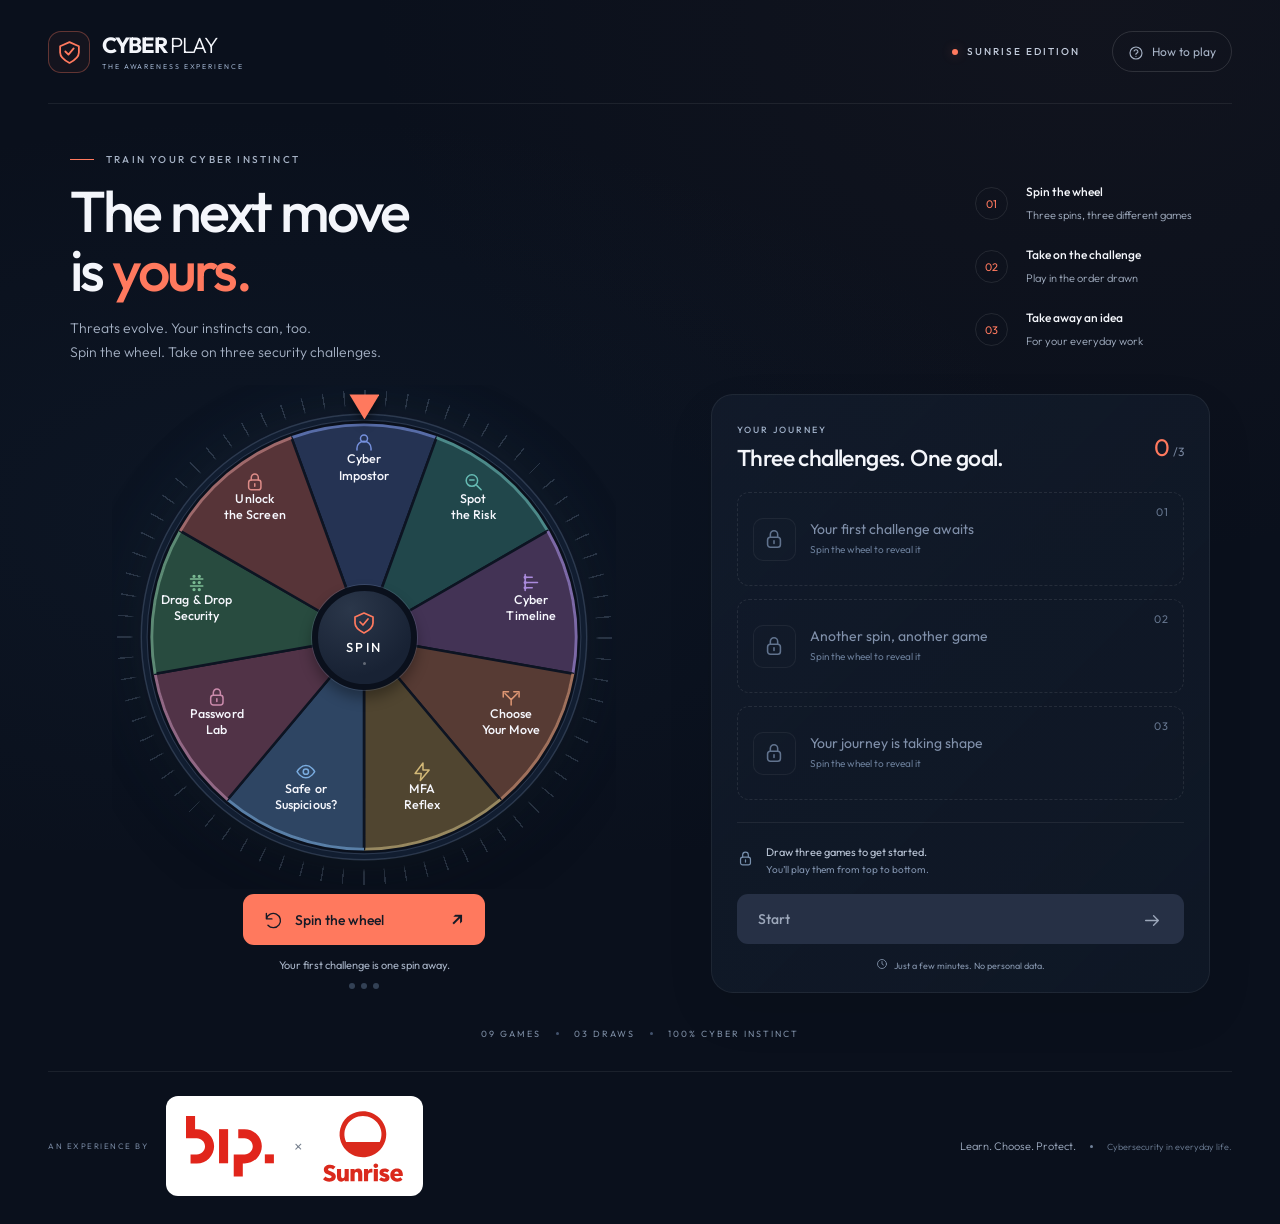
==== commit 3b3fa25a: "Update partner logos and Unlock scenario; replace Memory with Password Lab" ====
--- a/sunrise-cyber-game/index.html
+++ b/sunrise-cyber-game/index.html
@@ -8,13 +8,19 @@
   <title>Cyber Play — BIP × Sunrise</title>
   <link rel="icon" href="assets/favicon.svg" type="image/svg+xml">
   <link rel="stylesheet" href="style.css">
+  <link rel="stylesheet" href="preview.css">
+  <link rel="stylesheet" href="simulations.css">
   <link rel="stylesheet" href="games/detection.css">
   <link rel="stylesheet" href="games/decision.css">
   <link rel="stylesheet" href="games/interactive.css">
+  <link rel="stylesheet" href="games/password.css">
   <script defer src="icons.js"></script>
+  <script defer src="simulations.js"></script>
   <script defer src="games/detection.js"></script>
   <script defer src="games/decision.js"></script>
   <script defer src="games/interactive.js"></script>
+  <script defer src="vendor/zxcvbn.js"></script>
+  <script defer src="games/password.js"></script>
   <script defer src="app.js"></script>
 </head>
 <body>
@@ -27,6 +33,7 @@
     </a>
     <div class="header-actions">
       <span class="edition"><i aria-hidden="true"></i> SUNRISE EDITION</span>
+      <button class="help-button" id="preview-nav" aria-label="All games" hidden><span data-icon="cards"></span><span>All games</span></button>
       <button class="help-button" id="help-button" aria-label="How to play"><span data-icon="help"></span><span>How to play</span></button>
     </div>
   </header>
@@ -72,10 +79,16 @@
       <p class="wheel-caption"><span>09 GAMES</span><i></i><span>03 DRAWS</span><i></i><span>100% CYBER INSTINCT</span></p>
     </section>
     <section id="game-screen" class="screen game-screen" hidden aria-labelledby="game-title">
-      <div class="game-topline"><button class="text-button" id="exit-game"><span data-icon="arrow-left"></span> Back to the wheel</button><span id="game-step" class="eyebrow">CHALLENGE 01 / 03</span></div>
+      <div class="game-topline"><button class="text-button" id="exit-game"><span data-icon="arrow-left"></span> Back to the wheel</button><div class="game-topline-actions"><button class="text-button" id="preview-restart" hidden><span data-icon="rotate"></span> Restart game</button><span id="game-step" class="eyebrow">CHALLENGE 01 / 03</span></div></div>
       <div class="game-heading"><div><p id="game-category" class="eyebrow"></p><h1 id="game-title" tabindex="-1"></h1></div><div class="game-heading-icon" id="game-heading-icon" aria-hidden="true"></div></div>
       <div class="journey-progress" id="journey-progress" aria-label="Progress through the three games"></div>
       <div class="game-body"><div id="game-content" class="game-content"></div><aside class="game-journey" aria-labelledby="journey-title"><p class="eyebrow" id="journey-title">YOUR JOURNEY</p><ol id="game-path"></ol><div class="journey-tip"><span data-icon="shield"></span><strong>Pausing is a smart move.</strong><p>Notice the details. Check the source. Then choose.</p></div></aside></div>
+    </section>
+    <section id="preview-screen" class="screen preview-screen" hidden aria-labelledby="preview-title">
+      <div class="preview-heading"><div><p class="eyebrow">TEST MODE · FREE ACCESS</p><h1 id="preview-title" tabindex="-1">Every game.<br><span class="accent">Your choice.</span></h1><p class="preview-description">Open any game, try different choices and replay it as often as you like.<br>Test results are separate from the three-game journey.</p></div><button class="button button-secondary" id="preview-exit"><span data-icon="close"></span> Exit test mode</button></div>
+      <section class="preview-result" id="preview-result" hidden aria-label="Latest test result" aria-live="polite"></section>
+      <div class="preview-catalogue" id="preview-catalogue" aria-label="Choose a game to test"></div>
+      <p class="preview-footnote">Returning to an unfinished journey restarts its current game. Completed scores and draws are kept.</p>
     </section>
     <section id="results-screen" class="screen results-screen" hidden aria-labelledby="results-title">
       <div class="results-header"><div class="result-emblem" data-icon="shield"></div><p class="eyebrow">MISSION COMPLETE</p><h1 id="results-title" tabindex="-1">Sharper instincts.<br>Stronger defences.</h1><p>Three challenges completed. Three ideas to take to work.</p></div>
@@ -84,8 +97,9 @@
       <div class="results-actions"><button id="play-again" class="button button-primary"><span data-icon="rotate"></span> New spins, new challenges <span data-icon="arrow"></span></button><p>Your next good decision starts with the small details.</p></div>
     </section>
   </main>
-  <footer class="site-footer"><div class="partner-lockup"><span class="partner-label">AN EXPERIENCE BY</span><img src="assets/bip-logo.svg" alt="BIP" class="bip-logo"><span class="partner-times" aria-hidden="true">×</span><img src="assets/sunrise-logo.svg" alt="Sunrise" class="sunrise-logo"></div><p>Learn. Choose. Protect.<span class="footer-dot" aria-hidden="true"></span><span class="footer-small">Cybersecurity in everyday life.</span></p></footer>
-  <dialog id="help-dialog" class="app-dialog" aria-labelledby="help-title"><button class="dialog-close" data-close-dialog aria-label="Close"><span data-icon="close"></span></button><p class="eyebrow">HOW TO PLAY</p><h2 id="help-title">Three spins. Three chances<br>to make the right choice.</h2><ol class="help-steps"><li><span>01</span><div><strong>Draw your games</strong><p>Press “Spin the wheel” three times. Each spin picks a different game and adds it to your journey.</p></div></li><li><span>02</span><div><strong>Press “Start”</strong><p>Play the challenges in the order they were drawn. Read the feedback, then move on to the next one.</p></div></li><li><span>03</span><div><strong>See your results</strong><p>At the end, you’ll see your score and three practical tips. Spin again to start a new journey.</p></div></li></ol><p class="dialog-note">All messages and situations are simulations. Do not enter credentials or personal data. You can also play with a keyboard or on a smartphone.</p><button class="button button-primary" data-close-dialog>Ready, let’s play <span data-icon="arrow"></span></button></dialog>
+  <footer class="site-footer"><div class="partner-lockup"><span class="partner-label">AN EXPERIENCE BY</span><span class="partner-marks"><img src="assets/bip-logo.svg" alt="BIP" class="bip-logo"><span class="partner-times" aria-hidden="true">×</span><img src="assets/sunrise-logo.svg" alt="Sunrise" class="sunrise-logo"></span></div><p><button class="footer-secret-entry" id="preview-entry" type="button">Learn. Choose. Protect.</button><span class="footer-dot" aria-hidden="true"></span><span class="footer-small">Cybersecurity in everyday life.</span></p></footer>
+  <dialog id="preview-access-dialog" class="app-dialog small-dialog" aria-labelledby="preview-access-title"><button class="dialog-close" data-close-dialog aria-label="Close"><span data-icon="close"></span></button><p class="eyebrow">GAME PREVIEW</p><h2 id="preview-access-title">Open test mode</h2><p>Enter your access code to choose and replay any game.</p><form id="preview-access-form"><label for="preview-code">Access code</label><input id="preview-code" name="preview-code" type="password" autocomplete="off" spellcheck="false" autocapitalize="off" aria-describedby="preview-access-error" required><p id="preview-access-error" class="preview-access-error" role="status" aria-live="polite"></p><button id="preview-unlock" class="button button-primary" type="submit">Unlock games <span data-icon="arrow"></span></button></form></dialog>
+  <dialog id="help-dialog" class="app-dialog" aria-labelledby="help-title"><button class="dialog-close" data-close-dialog aria-label="Close"><span data-icon="close"></span></button><p class="eyebrow">HOW TO PLAY</p><h2 id="help-title">Three spins. Three chances<br>to make the right choice.</h2><ol class="help-steps"><li><span>01</span><div><strong>Draw your games</strong><p>Press “Spin the wheel” three times. Each spin picks a different game and adds it to your journey.</p></div></li><li><span>02</span><div><strong>Press “Start”</strong><p>Play the challenges in the order they were drawn. Read the feedback, then move on to the next one.</p></div></li><li><span>03</span><div><strong>See your results</strong><p>At the end, you’ll see your score and three practical tips. Spin again to start a new journey.</p></div></li></ol><p class="dialog-note">All messages and situations are simulations. Use only made-up passwords in Password Lab; never enter real credentials or personal data. You can also play with a keyboard or on a smartphone.</p><button class="button button-primary" data-close-dialog>Ready, let’s play <span data-icon="arrow"></span></button></dialog>
   <dialog id="exit-dialog" class="app-dialog small-dialog" aria-labelledby="exit-title"><p class="eyebrow">NEW JOURNEY</p><h2 id="exit-title">Back to the wheel?</h2><p>Your current draws and results will be reset.</p><div class="dialog-actions"><button class="button button-secondary" data-close-dialog>Keep playing</button><button class="button button-primary" id="confirm-exit">Back to the wheel</button></div></dialog>
   <div id="live-announcement" class="sr-only" aria-live="polite"></div>
 </body>
--- a/sunrise-cyber-game/style.css
+++ b/sunrise-cyber-game/style.css
@@ -1,6 +1,7 @@
 @font-face{font-family:Outfit;src:url('assets/outfit-variable.woff2') format('woff2');font-style:normal;font-weight:100 900;font-display:swap}
 :root{color-scheme:dark;--bg:#0a101c;--panel:#131d2e;--panel-light:#182438;--text:#f4f6fb;--muted:#a6b2c5;--coral:#ff795e;--green:#5fdbb1;--line:#ffffff12;--font:Outfit,system-ui,-apple-system,'Segoe UI',sans-serif}
-*{box-sizing:border-box}body{margin:0;background:var(--bg);color:var(--text);font-family:var(--font);font-size:16px;line-height:1.5;min-height:100vh}button,input,select{font:inherit}button{cursor:pointer}button:disabled{cursor:default}a{color:inherit}button,button svg,a{ -webkit-tap-highlight-color:transparent}button svg{flex-shrink:0;vertical-align:middle}button:focus-visible,a:focus-visible,[tabindex]:focus-visible{outline:3px solid #86b9ff;outline-offset:5px}h1,h2,h3,p{margin:0}h1,h2,h3{line-height:1.1}h1[tabindex='-1']:focus{outline:none}strong{font-weight:600}button{border:0}button:disabled{opacity:.4}[hidden]{display:none!important}.sr-only{position:absolute;width:1px;height:1px;overflow:hidden;clip:rect(0,0,0,0);white-space:nowrap}.skip-link{position:fixed;top:12px;left:12px;padding:12px 18px;background:var(--coral);color:var(--bg);z-index:100;transform:translateY(-180%);border-radius:10px}.skip-link:focus{transform:translateY(0)}.site-glow{position:absolute;inset:0 0 auto;height:850px;background:radial-gradient(ellipse at 22% 61%,#1e3a5925,transparent 55%),radial-gradient(ellipse at 85% 0%,#57382f18,transparent 47%);pointer-events:none;z-index:-1}.site-header{width:min(1256px,calc(100% - 96px));margin:auto;height:104px;display:flex;align-items:center;justify-content:space-between;border-bottom:1px solid var(--line)}.app-brand{display:flex;align-items:center;gap:12px;text-decoration:none;font-size:22px;letter-spacing:-1px;font-weight:700;line-height:1}.brand-light{font-weight:300;margin-left:3px}.app-brand small{font-size:7px;letter-spacing:1.9px;display:block;margin-top:7px;color:#9caec9;font-weight:400}.brand-symbol{display:grid;place-items:center;height:42px;width:42px;border:1px solid #ff795e55;border-radius:13px;background:#ff795e0b;color:var(--coral)}.brand-symbol svg{width:25px;height:25px}.header-actions{display:flex;align-items:center;gap:32px}.edition{font-size:10px;font-weight:500;letter-spacing:2px;color:#c3ccdc;display:flex;align-items:center;gap:9px}.edition i{width:6px;height:6px;background:var(--coral);border-radius:50%;box-shadow:0 0 12px #ff795e55}.help-button{display:flex;align-items:center;gap:8px;border-radius:25px;background:transparent;border:1px solid #ffffff20;color:var(--muted);font-size:12px;padding:10px 15px;transition:.2s}.help-button:hover{border-color:#ffffff50;color:white}.help-button svg{width:16px;height:16px}main{width:min(1140px,calc(100% - 96px));margin:auto}.screen{animation:page-in .45s ease-out}.intro-row{display:flex;justify-content:space-between;align-items:center;padding:48px 0 30px}.eyebrow{font-size:10px;font-weight:500;letter-spacing:2.2px;color:var(--muted);text-transform:uppercase}.hero-copy>.eyebrow{display:flex;gap:12px;align-items:center}.tiny-line{width:24px;height:1px;background:var(--coral)}.hero-copy h1{font-size:clamp(44px,4.5vw,66px);font-weight:500;letter-spacing:-2.8px;margin:15px 0 18px;line-height:1.02}.accent{color:var(--coral)}.hero-description{font-size:14px;line-height:1.65;color:var(--muted);font-weight:300}.how-it-works{display:flex;flex-direction:column;gap:21px;list-style:none;padding:0;margin:18px 18px 0 0}.how-it-works li{display:flex;gap:18px;align-items:center}.step-number{width:33px;height:33px;display:grid;place-items:center;border:1px solid #ffffff17;border-radius:50%;font-size:11px;font-weight:400;color:var(--coral)}.how-it-works strong{font-size:12px;display:block;font-weight:500}.how-it-works small{font-size:11px;color:var(--muted);font-weight:300}.wheel-layout{display:grid;grid-template-columns:1.18fr 1fr;gap:52px;align-items:center}.wheel-panel{min-width:0}.wheel-stage{isolation:isolate;overflow:clip;overflow-clip-margin:12px;width:100%;max-width:480px;aspect-ratio:1;position:relative;margin:0 auto}.wheel-halo{position:absolute;inset:4%;border-radius:50%;box-shadow:0 0 70px #3e719820,0 0 0 14px #ffffff01}.wheel-ticks{position:absolute;inset:-1.6%;border-radius:50%;background:repeating-conic-gradient(from 0deg,#95abc655 0deg .32deg,transparent .32deg 5deg);mask:radial-gradient(circle,transparent 66%,black 67%);-webkit-mask:radial-gradient(circle,transparent 66%,black 67%);opacity:.7}#wheel{position:absolute;inset:0;overflow:visible;filter:drop-shadow(0 18px 32px #0004);will-change:transform}.wheel-sector{transition:opacity .5s}.wheel-sector.drawn{opacity:.28}.wheel-sector>path{stroke:#0d1422;stroke-width:2.7;stroke-linejoin:round}.sector-title{fill:#f6f7fd;font-family:var(--font);font-size:13px;font-weight:500;letter-spacing:.1px}.sector-icon{color:#e5ecf5;opacity:.8}.wheel-center{position:absolute;inset:39%;border-radius:50%;background:radial-gradient(circle at 35% 20%,#2b374a,#182234 70%);border:6px solid #0a101c;box-shadow:0 0 0 1px #6c7d9d50,0 8px 14px #0005;display:flex;flex-direction:column;align-items:center;justify-content:center;gap:4px;color:white;z-index:3;transition:background .2s,box-shadow .2s}.wheel-center:hover:enabled{box-shadow:0 0 0 1px #ff795e88,0 0 35px #ff795e1a;background:radial-gradient(circle at 35% 20%,#36445b,#202b40 70%)}.wheel-center>span:first-child{color:var(--coral);line-height:0}.wheel-center svg{width:24px;height:24px}.wheel-center strong{font-size:13px;letter-spacing:2.5px;font-weight:500}.center-dot{width:3px;height:3px;background:#ffffff50;border-radius:50%}.wheel-center:disabled{opacity:1}.wheel-center:disabled strong{opacity:.4}.wheel-center:disabled>span:first-child{opacity:.7}.wheel-pointer{position:absolute;left:calc(50% - 15px);top:-3px;z-index:4;width:30px;height:30px;filter:drop-shadow(0 5px 5px #0008);transform-origin:50% 0}.wheel-pointer>span{display:block;clip-path:polygon(0 0,100% 0,50% 100%);width:30px;height:25px;background:var(--coral)}.wheel-stage.spinning .wheel-pointer{animation:pointer-tick .14s ease-in-out infinite alternate}.spin-controls{display:flex;flex-direction:column;align-items:center;margin-top:17px}.button{min-height:50px;border-radius:11px;padding:13px 21px;font-weight:500;font-size:14px;display:inline-flex;align-items:center;justify-content:center;gap:12px;transition:background .2s,transform .2s,box-shadow .2s;line-height:1.3;text-decoration:none}.button svg{width:19px;height:19px}.button-primary{color:#151a26;background:var(--coral)}.button-primary:hover:enabled{background:#ff9279;box-shadow:0 5px 25px #ff795e18;transform:translateY(-1px)}.button-primary:active:enabled{transform:translateY(1px)}.button-secondary{background:#ffffff08;color:var(--text);border:1px solid #ffffff1a}.button-secondary:hover:enabled{background:#ffffff12}.button-primary:disabled{color:#9ca7ba;background:#263045;opacity:1;box-shadow:none}.spin-button{width:242px}.spin-button>svg{margin-right:4px}.button-arrow{font-size:19px;margin-left:auto}.spin-status{font-size:11px;color:var(--muted);margin:12px 0 9px;min-height:17px;text-align:center}.spin-dots{display:flex;gap:6px}.spin-dots span{width:6px;height:6px;border-radius:50%;background:#334155;transition:.3s}.spin-dots span.filled{background:var(--coral);box-shadow:0 0 10px #ff795e33}.playlist-panel{border:1px solid #ffffff10;border-radius:22px;background:linear-gradient(135deg,#151f309e,#101927d9);padding:28px 25px 18px;box-shadow:0 20px 50px #00000014;align-self:center}.playlist-heading{display:flex;align-items:center;justify-content:space-between;gap:10px;padding-bottom:22px}.playlist-heading .eyebrow{color:#a1b1c9;font-size:9px;letter-spacing:2px}.playlist-heading h2{font-size:23px;font-weight:500;letter-spacing:-.6px;margin-top:9px}.count-badge{font-size:24px;color:var(--coral);font-weight:400}.count-badge span{font-size:12px;color:#74829a;margin-left:3px}.selection-list{list-style:none;margin:0;padding:0;display:grid;gap:13px}.selection-card{min-height:94px;position:relative;border:1px dashed #ffffff17;border-radius:12px;display:flex;align-items:center;gap:14px;padding:17px 15px;transition:background .3s,border-color .3s}.selection-number{color:#65758e;font-size:11px;font-weight:400;position:absolute;right:14px;top:11px;letter-spacing:1px}.selection-icon{height:43px;width:43px;display:grid;place-items:center;flex-shrink:0;border-radius:10px;border:1px solid #ffffff0e;color:#61738e;background:#ffffff02}.selection-icon svg{height:22px;width:22px}.selection-card h3{font-size:14px;font-weight:400;color:#8090aa;margin-bottom:5px;letter-spacing:0}.selection-card p{font-size:10px;color:#687b96;line-height:1.5}.selection-card.picked{border:1px solid #ffffff14;background:#1b273940;animation:card-reveal .45s ease-out}.selection-card.picked .selection-icon{background:color-mix(in srgb,var(--game-color) 13%,transparent);border-color:color-mix(in srgb,var(--game-color) 22%,transparent);color:var(--game-color)}.selection-card.picked h3{font-weight:500;color:var(--text)}.selection-card.picked p{color:#a0afc5}.selection-card.picked .selection-number{color:var(--game-color);opacity:.65}.card-pending{visibility:hidden}.ready-panel{margin-top:22px;padding-top:21px;border-top:1px solid var(--line)}.ready-note{display:flex;align-items:center;gap:12px;margin-bottom:17px;color:#7890ad}.ready-note svg{width:17px;height:17px}.ready-note p{font-size:11px;color:#bcc7d8;line-height:1.5}.ready-note p span{color:#7f90ab;font-size:10px}.start-button{width:100%;justify-content:space-between}.start-button svg{width:22px}.session-note{display:flex;justify-content:center;align-items:center;gap:6px;font-size:9px;color:#8595ad;margin:14px 0 0}.session-note svg{width:12px;height:12px}.wheel-caption{display:flex;align-items:center;justify-content:center;gap:15px;margin:34px 0 31px;font-size:9px;color:#7d8da4;letter-spacing:2px}.wheel-caption i{width:3px;height:3px;border-radius:50%;background:#43536d}.site-footer{max-width:1256px;width:calc(100% - 96px);margin:auto;border-top:1px solid var(--line);padding:24px 0 27px;display:flex;align-items:center;justify-content:space-between;gap:25px}.partner-lockup{display:flex;align-items:center;gap:22px}.partner-label{font-size:8px;letter-spacing:1.5px;color:#73839c}.partner-times{font-size:14px;color:#677a94;font-weight:200}.bip-logo{width:68px;max-height:37px;object-fit:contain}.sunrise-logo{width:97px;max-height:34px;object-fit:contain}.site-footer>p{font-size:11px;color:#a2afc4;display:flex;align-items:center;gap:14px;font-weight:300}.footer-small{font-size:9px;color:#71829a}.footer-dot{width:3px;height:3px;background:#71829a;border-radius:50%}.flying-card{position:fixed;z-index:20;background:#1b283c;border:1px solid #ffffff25;border-radius:12px;display:flex;align-items:center;gap:14px;padding:17px 15px;box-shadow:0 15px 40px #0005;pointer-events:none}.flying-card .selection-icon{color:var(--game-color);background:color-mix(in srgb,var(--game-color) 15%,transparent)}.flying-card h3{font-size:14px;font-weight:500}.flying-card p{font-size:10px;color:var(--muted);margin-top:5px}.game-screen{padding:30px 0 50px}.game-topline{display:flex;justify-content:space-between;align-items:center;margin-bottom:30px}.text-button{display:inline-flex;gap:8px;align-items:center;font-size:12px;color:var(--muted);background:none;padding:8px 0}.text-button:hover{color:var(--text)}.text-button svg{width:17px;height:17px}.game-heading{display:flex;align-items:center;justify-content:space-between;gap:20px}.game-heading .eyebrow{color:var(--coral);margin-bottom:11px}.game-heading h1{font-size:clamp(32px,4vw,47px);font-weight:500;letter-spacing:-1.5px}.game-heading-icon{height:65px;width:65px;display:grid;place-items:center;border-radius:17px;background:#ff795e0c;border:1px solid #ff795e25;color:var(--coral)}.game-heading-icon svg{width:30px;height:30px}.journey-progress{display:grid;grid-template-columns:repeat(3,1fr);gap:7px;margin:25px 0 30px}.progress-step{height:4px;border-radius:3px;background:#223149}.progress-step.active{background:var(--coral)}.progress-step.complete{background:var(--green)}.game-body{display:grid;grid-template-columns:minmax(0,1fr) 224px;gap:30px;align-items:start}.game-content{min-width:0;border:1px solid #ffffff10;background:linear-gradient(135deg,#131d2ef0,#101927);padding:28px;border-radius:20px}.game-content .game-intro{margin-bottom:24px}.game-content .game-intro h2{font-size:23px;font-weight:500;margin-bottom:10px;letter-spacing:-.5px}.game-content .game-intro p{font-size:14px;color:var(--muted);line-height:1.65}.game-content .game-intro .eyebrow{margin-bottom:10px;color:var(--coral)}.game-content button{max-width:100%}.game-content .feedback{padding:16px 18px;border-radius:12px;border:1px solid #ffffff18;background:#1a2940;color:var(--text);margin:20px 0;font-size:14px;line-height:1.6}.game-content .feedback.success{background:#5fdbb10c;border-color:#5fdbb139}.game-content .feedback.danger{background:#ff795e0a;border-color:#ff795e39}.game-content .feedback strong{display:block;margin-bottom:5px}.game-content .feedback p{font-size:13px;color:#c2cddd}.game-journey{padding:15px 0}.game-journey ol{list-style:none;padding:0;margin:22px 0}.game-path-item{display:flex;align-items:center;gap:12px;position:relative;padding-bottom:30px}.game-path-item:before{content:'';width:1px;height:23px;position:absolute;background:#2b3950;top:35px;left:15px}.game-path-item:last-child:before{display:none}.path-number{width:31px;height:31px;border-radius:50%;border:1px solid #3a465e;display:grid;place-items:center;color:#7f91ac;font-size:10px;flex-shrink:0}.path-number svg{width:14px;height:14px}.game-path-item strong{display:block;font-size:12px;color:#8b9bb3;font-weight:400}.game-path-item small{font-size:10px;color:#637792}.game-path-item.active .path-number{background:#ff795e15;border-color:#ff795e55;color:var(--coral)}.game-path-item.active strong{color:white}.game-path-item.complete .path-number{background:#5fdbb110;border-color:#5fdbb144;color:var(--green)}.game-path-item.complete strong{color:#bdcddf}.journey-tip{border-top:1px solid var(--line);padding-top:24px;color:var(--muted)}.journey-tip>span{display:block;color:#7b91b4;margin-bottom:12px;line-height:0}.journey-tip svg{height:25px;width:25px}.journey-tip strong{font-size:12px;display:block;font-weight:500;color:#c1cde0}.journey-tip p{font-size:11px;line-height:1.8;margin-top:8px;max-width:185px}.results-screen{padding:48px 0 50px;max-width:980px;margin:auto}.results-header{text-align:center}.result-emblem{margin:0 auto 20px;display:grid;place-items:center;width:66px;height:66px;border-radius:22px;background:#5fdbb110;border:1px solid #5fdbb135;color:var(--green);transform:rotate(-5deg)}.result-emblem svg{width:34px;height:34px}.results-header .eyebrow{color:var(--green)}.results-header h1{font-size:clamp(36px,4.5vw,58px);font-weight:500;letter-spacing:-2px;margin:15px 0}.results-header>p:last-child{font-size:14px;color:var(--muted)}.score-panel{display:flex;justify-content:space-between;align-items:center;max-width:750px;margin:35px auto 28px;padding:26px 35px;border:1px solid #ffffff15;border-radius:17px;background:linear-gradient(115deg,#142638,#151e2d);gap:25px}.score-panel .eyebrow{color:var(--green);font-size:12px}.score-panel p{font-size:13px;color:#b5c5d9;max-width:340px;margin-top:8px;line-height:1.65}.score-number{line-height:1;text-align:right;white-space:nowrap}.score-number strong{font-size:54px;font-weight:400;letter-spacing:-2px}.score-number>span{color:var(--green);font-size:25px;margin-left:3px}.score-number small{display:block;font-size:7px;letter-spacing:1px;margin-top:9px;color:var(--muted)}.result-cards{display:grid;grid-template-columns:repeat(3,1fr);gap:16px}.result-card{border:1px solid #ffffff12;background:#111d2d;border-radius:16px;padding:23px 21px;display:flex;flex-direction:column}.result-card-top{display:flex;justify-content:space-between;align-items:center;margin-bottom:19px}.result-card-top>span{width:38px;height:38px;border-radius:10px;background:color-mix(in srgb,var(--game-color) 12%,transparent);color:var(--game-color);display:grid;place-items:center}.result-card-top svg{width:20px;height:20px}.result-card-top small{font-size:10px;color:#8497b2}.result-card h2{font-size:18px;font-weight:500;margin:0 0 12px;letter-spacing:-.3px}.result-card p{font-size:12px;color:var(--muted);line-height:1.8}.result-card .result-pct{margin-top:auto;padding-top:20px;font-size:10px;color:var(--green)}.result-pct strong{font-size:17px;font-weight:400;margin-right:4px}.results-actions{text-align:center;margin:35px 0 0}.results-actions p{font-size:11px;color:var(--muted);margin-top:14px}.app-dialog{background:#142032;color:var(--text);border:1px solid #ffffff20;border-radius:22px;width:min(530px,calc(100% - 32px));padding:36px;max-height:90vh;overflow:auto;box-shadow:0 30px 100px #0009}.app-dialog::backdrop{background:#040812bb;backdrop-filter:blur(8px)}.app-dialog h2{font-size:28px;letter-spacing:-.7px;font-weight:500;margin:14px 0 25px}.dialog-close{position:absolute;right:16px;top:16px;background:transparent;padding:6px;color:var(--muted);border-radius:50%;line-height:0}.dialog-close svg{width:18px;height:18px}.help-steps{list-style:none;padding:0;display:grid;gap:21px;margin-bottom:24px}.help-steps li{display:flex;gap:17px}.help-steps li>span{color:var(--coral);font-size:12px;font-weight:500;padding-top:1px}.help-steps strong{font-size:14px;font-weight:500}.help-steps p{font-size:12px;color:var(--muted);margin-top:6px;line-height:1.7}.dialog-note{font-size:11px;color:#a2b4cd;line-height:1.8;border-top:1px solid var(--line);padding:18px 0 23px}.app-dialog>.button{width:100%;justify-content:space-between}.small-dialog h2{margin-bottom:12px}.small-dialog>p:not(.eyebrow){color:var(--muted);font-size:14px;line-height:1.7}.dialog-actions{display:flex;gap:10px;margin-top:25px;justify-content:flex-end}.dialog-actions .button{font-size:12px;min-height:45px;padding:11px 15px}.error-message{color:#ffd0c6;font-size:14px;line-height:1.6;padding:22px;background:#ff795e15;border:1px solid #ff795e33;border-radius:12px}
+*{box-sizing:border-box}body{margin:0;background:var(--bg);color:var(--text);font-family:var(--font);font-size:16px;line-height:1.5;min-height:100vh}button,input,select{font:inherit}button{cursor:pointer}button:disabled{cursor:default}a{color:inherit}button,button svg,a{ -webkit-tap-highlight-color:transparent}button svg{flex-shrink:0;vertical-align:middle}button:focus-visible,a:focus-visible,[tabindex]:focus-visible{outline:3px solid #86b9ff;outline-offset:5px}h1,h2,h3,p{margin:0}h1,h2,h3{line-height:1.1}h1[tabindex='-1']:focus{outline:none}strong{font-weight:600}button{border:0}button:disabled{opacity:.4}[hidden]{display:none!important}.sr-only{position:absolute;width:1px;height:1px;overflow:hidden;clip:rect(0,0,0,0);white-space:nowrap}.skip-link{position:fixed;top:12px;left:12px;padding:12px 18px;background:var(--coral);color:var(--bg);z-index:100;transform:translateY(-180%);border-radius:10px}.skip-link:focus{transform:translateY(0)}.site-glow{position:absolute;inset:0 0 auto;height:850px;background:radial-gradient(ellipse at 22% 61%,#1e3a5925,transparent 55%),radial-gradient(ellipse at 85% 0%,#57382f18,transparent 47%);pointer-events:none;z-index:-1}.site-header{width:min(1256px,calc(100% - 96px));margin:auto;height:104px;display:flex;align-items:center;justify-content:space-between;border-bottom:1px solid var(--line)}.app-brand{display:flex;align-items:center;gap:12px;text-decoration:none;font-size:22px;letter-spacing:-1px;font-weight:700;line-height:1}.brand-light{font-weight:300;margin-left:3px}.app-brand small{font-size:7px;letter-spacing:1.9px;display:block;margin-top:7px;color:#9caec9;font-weight:400}.brand-symbol{display:grid;place-items:center;height:42px;width:42px;border:1px solid #ff795e55;border-radius:13px;background:#ff795e0b;color:var(--coral)}.brand-symbol svg{width:25px;height:25px}.header-actions{display:flex;align-items:center;gap:32px}.edition{font-size:10px;font-weight:500;letter-spacing:2px;color:#c3ccdc;display:flex;align-items:center;gap:9px}.edition i{width:6px;height:6px;background:var(--coral);border-radius:50%;box-shadow:0 0 12px #ff795e55}.help-button{display:flex;align-items:center;gap:8px;border-radius:25px;background:transparent;border:1px solid #ffffff20;color:var(--muted);font-size:12px;padding:10px 15px;transition:.2s}.help-button:hover{border-color:#ffffff50;color:white}.help-button svg{width:16px;height:16px}main{width:min(1140px,calc(100% - 96px));margin:auto}.screen{animation:page-in .45s ease-out}.intro-row{display:flex;justify-content:space-between;align-items:center;padding:48px 0 30px}.eyebrow{font-size:10px;font-weight:500;letter-spacing:2.2px;color:var(--muted);text-transform:uppercase}.hero-copy>.eyebrow{display:flex;gap:12px;align-items:center}.tiny-line{width:24px;height:1px;background:var(--coral)}.hero-copy h1{font-size:clamp(44px,4.5vw,66px);font-weight:500;letter-spacing:-2.8px;margin:15px 0 18px;line-height:1.02}.accent{color:var(--coral)}.hero-description{font-size:14px;line-height:1.65;color:var(--muted);font-weight:300}.how-it-works{display:flex;flex-direction:column;gap:21px;list-style:none;padding:0;margin:18px 18px 0 0}.how-it-works li{display:flex;gap:18px;align-items:center}.step-number{width:33px;height:33px;display:grid;place-items:center;border:1px solid #ffffff17;border-radius:50%;font-size:11px;font-weight:400;color:var(--coral)}.how-it-works strong{font-size:12px;display:block;font-weight:500}.how-it-works small{font-size:11px;color:var(--muted);font-weight:300}.wheel-layout{display:grid;grid-template-columns:1.18fr 1fr;gap:52px;align-items:center}.wheel-panel{min-width:0}.wheel-stage{isolation:isolate;overflow:clip;overflow-clip-margin:12px;width:100%;max-width:480px;aspect-ratio:1;position:relative;margin:0 auto}.wheel-halo{position:absolute;inset:4%;border-radius:50%;box-shadow:0 0 70px #3e719820,0 0 0 14px #ffffff01}.wheel-ticks{position:absolute;inset:-1.6%;border-radius:50%;background:repeating-conic-gradient(from 0deg,#95abc655 0deg .32deg,transparent .32deg 5deg);mask:radial-gradient(circle,transparent 66%,black 67%);-webkit-mask:radial-gradient(circle,transparent 66%,black 67%);opacity:.7}#wheel{position:absolute;inset:0;overflow:visible;filter:drop-shadow(0 18px 32px #0004);will-change:transform}.wheel-sector{transition:opacity .5s}.wheel-sector.drawn{opacity:.28}.wheel-sector>path{stroke:#0d1422;stroke-width:2.7;stroke-linejoin:round}.sector-title{fill:#f6f7fd;font-family:var(--font);font-size:13px;font-weight:500;letter-spacing:.1px}.sector-icon{color:#e5ecf5;opacity:.8}.wheel-center{position:absolute;inset:39%;border-radius:50%;background:radial-gradient(circle at 35% 20%,#2b374a,#182234 70%);border:6px solid #0a101c;box-shadow:0 0 0 1px #6c7d9d50,0 8px 14px #0005;display:flex;flex-direction:column;align-items:center;justify-content:center;gap:4px;color:white;z-index:3;transition:background .2s,box-shadow .2s}.wheel-center:hover:enabled{box-shadow:0 0 0 1px #ff795e88,0 0 35px #ff795e1a;background:radial-gradient(circle at 35% 20%,#36445b,#202b40 70%)}.wheel-center>span:first-child{color:var(--coral);line-height:0}.wheel-center svg{width:24px;height:24px}.wheel-center strong{font-size:13px;letter-spacing:2.5px;font-weight:500}.center-dot{width:3px;height:3px;background:#ffffff50;border-radius:50%}.wheel-center:disabled{opacity:1}.wheel-center:disabled strong{opacity:.4}.wheel-center:disabled>span:first-child{opacity:.7}.wheel-pointer{position:absolute;left:calc(50% - 15px);top:-3px;z-index:4;width:30px;height:30px;filter:drop-shadow(0 5px 5px #0008);transform-origin:50% 0}.wheel-pointer>span{display:block;clip-path:polygon(0 0,100% 0,50% 100%);width:30px;height:25px;background:var(--coral)}.wheel-stage.spinning .wheel-pointer{animation:pointer-tick .14s ease-in-out infinite alternate}.spin-controls{display:flex;flex-direction:column;align-items:center;margin-top:17px}.button{min-height:50px;border-radius:11px;padding:13px 21px;font-weight:500;font-size:14px;display:inline-flex;align-items:center;justify-content:center;gap:12px;transition:background .2s,transform .2s,box-shadow .2s;line-height:1.3;text-decoration:none}.button svg{width:19px;height:19px}.button-primary{color:#151a26;background:var(--coral)}.button-primary:hover:enabled{background:#ff9279;box-shadow:0 5px 25px #ff795e18;transform:translateY(-1px)}.button-primary:active:enabled{transform:translateY(1px)}.button-secondary{background:#ffffff08;color:var(--text);border:1px solid #ffffff1a}.button-secondary:hover:enabled{background:#ffffff12}.button-primary:disabled{color:#9ca7ba;background:#263045;opacity:1;box-shadow:none}.spin-button{width:242px}.spin-button>svg{margin-right:4px}.button-arrow{font-size:19px;margin-left:auto}.spin-status{font-size:11px;color:var(--muted);margin:12px 0 9px;min-height:17px;text-align:center}.spin-dots{display:flex;gap:6px}.spin-dots span{width:6px;height:6px;border-radius:50%;background:#334155;transition:.3s}.spin-dots span.filled{background:var(--coral);box-shadow:0 0 10px #ff795e33}.playlist-panel{border:1px solid #ffffff10;border-radius:22px;background:linear-gradient(135deg,#151f309e,#101927d9);padding:28px 25px 18px;box-shadow:0 20px 50px #00000014;align-self:center}.playlist-heading{display:flex;align-items:center;justify-content:space-between;gap:10px;padding-bottom:22px}.playlist-heading .eyebrow{color:#a1b1c9;font-size:9px;letter-spacing:2px}.playlist-heading h2{font-size:23px;font-weight:500;letter-spacing:-.6px;margin-top:9px}.count-badge{font-size:24px;color:var(--coral);font-weight:400}.count-badge span{font-size:12px;color:#74829a;margin-left:3px}.selection-list{list-style:none;margin:0;padding:0;display:grid;gap:13px}.selection-card{min-height:94px;position:relative;border:1px dashed #ffffff17;border-radius:12px;display:flex;align-items:center;gap:14px;padding:17px 15px;transition:background .3s,border-color .3s}.selection-number{color:#65758e;font-size:11px;font-weight:400;position:absolute;right:14px;top:11px;letter-spacing:1px}.selection-icon{height:43px;width:43px;display:grid;place-items:center;flex-shrink:0;border-radius:10px;border:1px solid #ffffff0e;color:#61738e;background:#ffffff02}.selection-icon svg{height:22px;width:22px}.selection-card h3{font-size:14px;font-weight:400;color:#8090aa;margin-bottom:5px;letter-spacing:0}.selection-card p{font-size:10px;color:#687b96;line-height:1.5}.selection-card.picked{border:1px solid #ffffff14;background:#1b273940;animation:card-reveal .45s ease-out}.selection-card.picked .selection-icon{background:color-mix(in srgb,var(--game-color) 13%,transparent);border-color:color-mix(in srgb,var(--game-color) 22%,transparent);color:var(--game-color)}.selection-card.picked h3{font-weight:500;color:var(--text)}.selection-card.picked p{color:#a0afc5}.selection-card.picked .selection-number{color:var(--game-color);opacity:.65}.card-pending{visibility:hidden}.ready-panel{margin-top:22px;padding-top:21px;border-top:1px solid var(--line)}.ready-note{display:flex;align-items:center;gap:12px;margin-bottom:17px;color:#7890ad}.ready-note svg{width:17px;height:17px}.ready-note p{font-size:11px;color:#bcc7d8;line-height:1.5}.ready-note p span{color:#7f90ab;font-size:10px}.start-button{width:100%;justify-content:space-between}.start-button svg{width:22px}.session-note{display:flex;justify-content:center;align-items:center;gap:6px;font-size:9px;color:#8595ad;margin:14px 0 0}.session-note svg{width:12px;height:12px}.wheel-caption{display:flex;align-items:center;justify-content:center;gap:15px;margin:34px 0 31px;font-size:9px;color:#7d8da4;letter-spacing:2px}.wheel-caption i{width:3px;height:3px;border-radius:50%;background:#43536d}.site-footer{max-width:1256px;width:calc(100% - 96px);margin:auto;border-top:1px solid var(--line);padding:24px 0 27px;display:flex;align-items:center;justify-content:space-between;gap:25px}.partner-lockup{display:flex;align-items:center;justify-content:center;flex-wrap:wrap;gap:12px 18px}
+.partner-marks{display:flex;align-items:center;gap:20px;padding:12px 20px;border-radius:12px;background:#fff;max-width:100%}.partner-label{font-size:8px;letter-spacing:1.5px;color:#73839c}.partner-times{font-size:16px;color:#77808e;font-weight:300}.bip-logo{width:88px;height:62px;object-fit:contain}.sunrise-logo{width:80px;height:76px;object-fit:contain}.site-footer>p{font-size:11px;color:#a2afc4;display:flex;align-items:center;gap:14px;font-weight:300}.footer-small{font-size:9px;color:#71829a}.footer-dot{width:3px;height:3px;background:#71829a;border-radius:50%}.flying-card{position:fixed;z-index:20;background:#1b283c;border:1px solid #ffffff25;border-radius:12px;display:flex;align-items:center;gap:14px;padding:17px 15px;box-shadow:0 15px 40px #0005;pointer-events:none}.flying-card .selection-icon{color:var(--game-color);background:color-mix(in srgb,var(--game-color) 15%,transparent)}.flying-card h3{font-size:14px;font-weight:500}.flying-card p{font-size:10px;color:var(--muted);margin-top:5px}.game-screen{padding:30px 0 50px}.game-topline{display:flex;justify-content:space-between;align-items:center;margin-bottom:30px}.text-button{display:inline-flex;gap:8px;align-items:center;font-size:12px;color:var(--muted);background:none;padding:8px 0}.text-button:hover{color:var(--text)}.text-button svg{width:17px;height:17px}.game-heading{display:flex;align-items:center;justify-content:space-between;gap:20px}.game-heading .eyebrow{color:var(--coral);margin-bottom:11px}.game-heading h1{font-size:clamp(32px,4vw,47px);font-weight:500;letter-spacing:-1.5px}.game-heading-icon{height:65px;width:65px;display:grid;place-items:center;border-radius:17px;background:#ff795e0c;border:1px solid #ff795e25;color:var(--coral)}.game-heading-icon svg{width:30px;height:30px}.journey-progress{display:grid;grid-template-columns:repeat(3,1fr);gap:7px;margin:25px 0 30px}.progress-step{height:4px;border-radius:3px;background:#223149}.progress-step.active{background:var(--coral)}.progress-step.complete{background:var(--green)}.game-body{display:grid;grid-template-columns:minmax(0,1fr) 224px;gap:30px;align-items:start}.game-content{min-width:0;border:1px solid #ffffff10;background:linear-gradient(135deg,#131d2ef0,#101927);padding:28px;border-radius:20px}.game-content .game-intro{margin-bottom:24px}.game-content .game-intro h2{font-size:23px;font-weight:500;margin-bottom:10px;letter-spacing:-.5px}.game-content .game-intro p{font-size:14px;color:var(--muted);line-height:1.65}.game-content .game-intro .eyebrow{margin-bottom:10px;color:var(--coral)}.game-content button{max-width:100%}.game-content .feedback{padding:16px 18px;border-radius:12px;border:1px solid #ffffff18;background:#1a2940;color:var(--text);margin:20px 0;font-size:14px;line-height:1.6}.game-content .feedback.success{background:#5fdbb10c;border-color:#5fdbb139}.game-content .feedback.danger{background:#ff795e0a;border-color:#ff795e39}.game-content .feedback strong{display:block;margin-bottom:5px}.game-content .feedback p{font-size:13px;color:#c2cddd}.game-journey{padding:15px 0}.game-journey ol{list-style:none;padding:0;margin:22px 0}.game-path-item{display:flex;align-items:center;gap:12px;position:relative;padding-bottom:30px}.game-path-item:before{content:'';width:1px;height:23px;position:absolute;background:#2b3950;top:35px;left:15px}.game-path-item:last-child:before{display:none}.path-number{width:31px;height:31px;border-radius:50%;border:1px solid #3a465e;display:grid;place-items:center;color:#7f91ac;font-size:10px;flex-shrink:0}.path-number svg{width:14px;height:14px}.game-path-item strong{display:block;font-size:12px;color:#8b9bb3;font-weight:400}.game-path-item small{font-size:10px;color:#637792}.game-path-item.active .path-number{background:#ff795e15;border-color:#ff795e55;color:var(--coral)}.game-path-item.active strong{color:white}.game-path-item.complete .path-number{background:#5fdbb110;border-color:#5fdbb144;color:var(--green)}.game-path-item.complete strong{color:#bdcddf}.journey-tip{border-top:1px solid var(--line);padding-top:24px;color:var(--muted)}.journey-tip>span{display:block;color:#7b91b4;margin-bottom:12px;line-height:0}.journey-tip svg{height:25px;width:25px}.journey-tip strong{font-size:12px;display:block;font-weight:500;color:#c1cde0}.journey-tip p{font-size:11px;line-height:1.8;margin-top:8px;max-width:185px}.results-screen{padding:48px 0 50px;max-width:980px;margin:auto}.results-header{text-align:center}.result-emblem{margin:0 auto 20px;display:grid;place-items:center;width:66px;height:66px;border-radius:22px;background:#5fdbb110;border:1px solid #5fdbb135;color:var(--green);transform:rotate(-5deg)}.result-emblem svg{width:34px;height:34px}.results-header .eyebrow{color:var(--green)}.results-header h1{font-size:clamp(36px,4.5vw,58px);font-weight:500;letter-spacing:-2px;margin:15px 0}.results-header>p:last-child{font-size:14px;color:var(--muted)}.score-panel{display:flex;justify-content:space-between;align-items:center;max-width:750px;margin:35px auto 28px;padding:26px 35px;border:1px solid #ffffff15;border-radius:17px;background:linear-gradient(115deg,#142638,#151e2d);gap:25px}.score-panel .eyebrow{color:var(--green);font-size:12px}.score-panel p{font-size:13px;color:#b5c5d9;max-width:340px;margin-top:8px;line-height:1.65}.score-number{line-height:1;text-align:right;white-space:nowrap}.score-number strong{font-size:54px;font-weight:400;letter-spacing:-2px}.score-number>span{color:var(--green);font-size:25px;margin-left:3px}.score-number small{display:block;font-size:7px;letter-spacing:1px;margin-top:9px;color:var(--muted)}.result-cards{display:grid;grid-template-columns:repeat(3,1fr);gap:16px}.result-card{border:1px solid #ffffff12;background:#111d2d;border-radius:16px;padding:23px 21px;display:flex;flex-direction:column}.result-card-top{display:flex;justify-content:space-between;align-items:center;margin-bottom:19px}.result-card-top>span{width:38px;height:38px;border-radius:10px;background:color-mix(in srgb,var(--game-color) 12%,transparent);color:var(--game-color);display:grid;place-items:center}.result-card-top svg{width:20px;height:20px}.result-card-top small{font-size:10px;color:#8497b2}.result-card h2{font-size:18px;font-weight:500;margin:0 0 12px;letter-spacing:-.3px}.result-card p{font-size:12px;color:var(--muted);line-height:1.8}.result-card .result-pct{margin-top:auto;padding-top:20px;font-size:10px;color:var(--green)}.result-pct strong{font-size:17px;font-weight:400;margin-right:4px}.results-actions{text-align:center;margin:35px 0 0}.results-actions p{font-size:11px;color:var(--muted);margin-top:14px}.app-dialog{background:#142032;color:var(--text);border:1px solid #ffffff20;border-radius:22px;width:min(530px,calc(100% - 32px));padding:36px;max-height:90vh;overflow:auto;box-shadow:0 30px 100px #0009}.app-dialog::backdrop{background:#040812bb;backdrop-filter:blur(8px)}.app-dialog h2{font-size:28px;letter-spacing:-.7px;font-weight:500;margin:14px 0 25px}.dialog-close{position:absolute;right:16px;top:16px;background:transparent;padding:6px;color:var(--muted);border-radius:50%;line-height:0}.dialog-close svg{width:18px;height:18px}.help-steps{list-style:none;padding:0;display:grid;gap:21px;margin-bottom:24px}.help-steps li{display:flex;gap:17px}.help-steps li>span{color:var(--coral);font-size:12px;font-weight:500;padding-top:1px}.help-steps strong{font-size:14px;font-weight:500}.help-steps p{font-size:12px;color:var(--muted);margin-top:6px;line-height:1.7}.dialog-note{font-size:11px;color:#a2b4cd;line-height:1.8;border-top:1px solid var(--line);padding:18px 0 23px}.app-dialog>.button{width:100%;justify-content:space-between}.small-dialog h2{margin-bottom:12px}.small-dialog>p:not(.eyebrow){color:var(--muted);font-size:14px;line-height:1.7}.dialog-actions{display:flex;gap:10px;margin-top:25px;justify-content:flex-end}.dialog-actions .button{font-size:12px;min-height:45px;padding:11px 15px}.error-message{color:#ffd0c6;font-size:14px;line-height:1.6;padding:22px;background:#ff795e15;border:1px solid #ff795e33;border-radius:12px}
 @keyframes page-in{from{opacity:0;transform:translateY(8px)}to{opacity:1;transform:translateY(0)}}@keyframes pointer-tick{from{transform:rotate(-9deg)}to{transform:rotate(9deg)}}@keyframes card-reveal{from{opacity:.15;transform:translateY(-8px)}to{opacity:1;transform:translateY(0)}}
 @media(min-width:1500px){.intro-row{padding-top:65px}.wheel-stage{max-width:500px}.wheel-layout{gap:80px}.playlist-panel{padding:30px}.selection-card{min-height:99px}.wheel-caption{margin-top:40px}}
 @media(max-width:1000px){.site-header,.site-footer{width:calc(100% - 56px)}main{width:calc(100% - 56px)}.wheel-layout{gap:25px;grid-template-columns:1.06fr 1fr}.hero-copy h1{font-size:55px}.playlist-panel{padding:22px 19px 17px}.playlist-heading h2{font-size:20px}.selection-card{gap:10px;min-height:88px;padding:15px 11px}.selection-icon{width:37px;height:37px}.selection-card h3{font-size:13px}.selection-card p{font-size:9px}.selection-number{top:6px;right:8px;font-size:9px}.game-body{grid-template-columns:minmax(0,1fr) 190px;gap:23px}.game-content{padding:23px}.footer-small,.footer-dot{display:none}.how-it-works{margin-right:0}}
--- a/sunrise-cyber-game/preview.css
+++ b/sunrise-cyber-game/preview.css
@@ -0,0 +1,45 @@
+.footer-secret-entry{background:none;color:inherit;padding:0;border:0;font:inherit;font-weight:inherit;line-height:inherit;cursor:pointer}
+.game-topline-actions{display:flex;align-items:center;gap:24px}
+#preview-nav{color:var(--green);border-color:#5fdbb140}
+#preview-restart{color:var(--green)}
+.preview-screen{padding:42px 0 45px}
+.preview-heading{display:flex;align-items:center;justify-content:space-between;gap:28px;margin-bottom:30px}
+.preview-heading .eyebrow{color:var(--green)}
+.preview-heading h1{font-size:clamp(36px,4.5vw,55px);font-weight:500;letter-spacing:-2px;margin:14px 0 17px}
+.preview-description{font-size:14px;color:var(--muted);line-height:1.7}
+.preview-heading>.button{flex-shrink:0}
+.preview-catalogue{display:grid;grid-template-columns:repeat(3,minmax(0,1fr));gap:17px}
+.preview-card{position:relative;text-align:left;display:flex;flex-direction:column;gap:12px;color:var(--text);border:1px solid #ffffff17;border-radius:16px;background:linear-gradient(135deg,#172336,#101927);padding:23px;min-height:215px;transition:transform .2s,border-color .2s,background .2s}
+.preview-card:hover{transform:translateY(-3px);border-color:var(--game-color);background:#18273c}
+.preview-card-top{display:flex;align-items:center;justify-content:space-between;width:100%}
+.preview-card-icon{display:grid;place-items:center;width:43px;height:43px;border:1px solid color-mix(in srgb,var(--game-color) 30%,transparent);border-radius:12px;background:color-mix(in srgb,var(--game-color) 10%,transparent);color:var(--game-color)}
+.preview-card-icon svg{width:22px;height:22px}
+.preview-card-index{font-size:10px;letter-spacing:1px;color:#738aa8}
+.preview-card strong{font-size:20px;line-height:1.3;letter-spacing:-.4px;font-weight:500}
+.preview-card-description{font-size:12px;line-height:1.7;color:var(--muted)}
+.preview-card-bottom{display:flex;align-items:center;justify-content:space-between;margin-top:auto;padding-top:5px;width:100%;font-size:11px;color:var(--game-color);gap:10px}
+.preview-card-bottom>span{display:inline-flex;align-items:center;gap:8px}
+.preview-card-bottom svg{width:16px;height:16px}
+.preview-card-bottom small{color:#8da2bd;font-size:10px;text-align:right}
+.preview-footnote{font-size:11px;line-height:1.7;color:#91a5c0;margin-top:23px;text-align:center}
+.preview-result{display:flex;align-items:center;justify-content:space-between;gap:25px;border:1px solid #5fdbb138;border-radius:15px;background:#5fdbb10b;padding:23px;margin-bottom:25px}
+.preview-result h2{font-size:21px;font-weight:500;letter-spacing:-.5px;margin:8px 0 10px}
+.preview-result .eyebrow{color:var(--green);font-size:9px}
+.preview-result p:not(.eyebrow){font-size:12px;color:#b5c7dd;line-height:1.8;max-width:780px}
+.preview-result .button{flex-shrink:0}
+.preview-game .game-topline>#exit-game{color:var(--green)}
+.preview-sidebar{display:grid;gap:7px}
+.preview-sidebar-button{display:flex;align-items:center;gap:9px;width:100%;padding:10px;color:#91a5c0;background:transparent;border:1px solid transparent;border-radius:9px;text-align:left;font-size:11px;line-height:1.5}
+.preview-sidebar-button svg{width:17px;height:17px;flex-shrink:0}
+.preview-sidebar-button:hover{color:var(--text);background:#ffffff07}
+.preview-sidebar-button[aria-current="true"]{color:var(--game-color);background:color-mix(in srgb,var(--game-color) 9%,transparent);border-color:color-mix(in srgb,var(--game-color) 25%,transparent)}
+#preview-access-form{margin-top:24px}
+#preview-access-form label{display:block;font-size:12px;color:#bccce0;margin-bottom:9px}
+#preview-code{width:100%;min-height:48px;background:#0a1423;color:var(--text);border:1px solid #61738e;border-radius:9px;padding:12px 14px;font:inherit;font-size:16px}
+#preview-code:focus{outline:2px solid #86b9ff;outline-offset:2px}
+#preview-code[aria-invalid="true"]{border-color:var(--coral)}
+.preview-access-error{min-height:22px;font-size:12px;line-height:1.7;color:#ffb6a5;margin:10px 0 14px}
+#preview-unlock{width:100%;justify-content:space-between}
+@media(max-width:1000px){.preview-card{padding:20px;min-height:210px}.preview-card strong{font-size:18px}.preview-catalogue{gap:12px}}
+@media(max-width:760px){.preview-heading{flex-direction:column;align-items:flex-start;gap:20px}.preview-heading h1{font-size:43px}.preview-screen{padding-top:30px}.preview-description{font-size:13px}.preview-description br{display:none}.preview-catalogue{grid-template-columns:repeat(2,minmax(0,1fr))}.preview-card{padding:17px;min-height:220px}.preview-card strong{font-size:17px}.preview-card-description{font-size:11px}.preview-card-bottom{flex-wrap:wrap}.preview-card-bottom small{font-size:9px}.preview-result{flex-direction:column;align-items:flex-start;gap:17px;padding:20px}.preview-footnote{text-align:left}.game-topline-actions{gap:14px}.preview-game #game-step{display:none}#preview-restart{font-size:11px}.preview-game .game-topline{gap:10px}}
+@media(max-width:440px){.preview-catalogue{grid-template-columns:1fr}.preview-card{min-height:185px;padding:21px}.preview-card strong{font-size:21px}.preview-card-description{font-size:12px}.preview-card-bottom{flex-wrap:nowrap}.preview-card-bottom small{font-size:10px}.preview-heading h1{font-size:42px}}
--- a/sunrise-cyber-game/simulations.css
+++ b/sunrise-cyber-game/simulations.css
@@ -0,0 +1,64 @@
+.sim-teams{container:teams / inline-size;background:#fff;color:#242424;border:1px solid #d7d7df;border-radius:10px;overflow:hidden;font-family:"Segoe UI",Arial,sans-serif;font-size:13px;line-height:1.5;box-shadow:0 18px 48px #02061026}
+.sim-teams svg{flex-shrink:0;vertical-align:middle}
+.sim-teams-bar{display:flex;align-items:center;gap:10px;height:49px;background:#f0f0f5;border-bottom:1px solid #d9d9e0;padding:0 15px}
+.sim-teams-logo{display:block;width:27px;height:27px;object-fit:contain}
+.sim-teams-bar>strong{font-size:13px;font-weight:600;white-space:nowrap}
+.sim-teams-search{display:flex;align-items:center;gap:10px;min-width:50px;width:42%;max-width:380px;height:30px;margin-left:35px;padding:0 11px;border:1px solid #dedee7;border-radius:4px;background:#fff;color:#686876;font-size:11px}
+.sim-teams-top-tools{display:flex;align-items:center;gap:15px;margin-left:auto;color:#5c5c6b}
+.sim-teams-profile{display:grid;place-items:center;width:29px;height:29px;border-radius:50%;background:#dbd7ef;color:#555089;font-size:10px;font-weight:600}
+.sim-teams-workspace{display:flex;min-height:535px}
+.sim-teams-rail{display:flex;flex-direction:column;align-items:center;gap:10px;flex:0 0 58px;padding:14px 5px;background:#f0f0f5;border-right:1px solid #e0e0e8;color:#616174}
+.sim-teams-rail>span{position:relative;display:flex;flex-direction:column;align-items:center;gap:3px;padding:6px 3px;width:100%;border-radius:4px}
+.sim-teams-rail small{font-size:9px;line-height:1.3}
+.sim-teams-rail .sim-teams-app-active{background:#e5e3ef;color:#5b4da3}
+.sim-teams-app-active:before{content:"";position:absolute;left:-3px;top:9px;bottom:9px;width:3px;border-radius:2px;background:#6654ad}
+.sim-teams-chats{flex:0 0 184px;min-width:0;background:#fafafa;border-right:1px solid #e3e3e8;padding:17px 9px}
+.sim-teams-chats-title{display:flex;align-items:center;justify-content:space-between;padding:0 8px;color:#30303a}
+.sim-teams-chats-title strong{font-size:18px;font-weight:600}
+.sim-teams-chat-filters{display:flex;gap:5px;flex-wrap:wrap;margin:14px 4px 18px;color:#666674;font-size:9px}
+.sim-teams-chat-filters>span{padding:3px 7px;border:1px solid #dddde5;border-radius:12px;background:#fff}
+.sim-teams-chat-filters>span:nth-child(2){background:#e8e3f5;color:#5c4495;border-color:#ddd5ef}
+.sim-teams-recents{margin:10px 8px!important;color:#797984;font-size:10px!important}
+.sim-teams-chat-row{display:flex;align-items:center;gap:9px;padding:10px 8px;border-radius:5px;min-width:0}
+.sim-teams-chat-active{background:#eae7f2}
+.sim-teams-chat-avatar,.sim-teams-contact-avatar,.sim-teams-message-avatar{display:grid;place-items:center;flex-shrink:0;background:#e4e0ee;color:#63518e;border-radius:50%;font-size:10px;font-weight:600}
+.sim-teams-chat-avatar{width:30px;height:30px}
+.sim-teams-chat-row>div{min-width:0}
+.sim-teams-chat-row strong{display:block;font-size:11px;font-weight:600;line-height:1.5}
+.sim-teams-chat-row small{display:block;color:#7a7884;font-size:9px;white-space:nowrap;text-overflow:ellipsis;overflow:hidden}
+.sim-teams-conversation{display:flex;flex-direction:column;flex:1;min-width:0;background:#fff}
+.sim-teams-chat-header{display:flex;align-items:center;gap:10px;min-height:63px;padding:13px 21px}
+.sim-teams-contact-avatar{width:34px;height:34px;font-size:11px}
+.sim-teams-chat-header>div{min-width:0}
+.sim-teams-chat-header strong{display:block;font-size:15px;font-weight:600;overflow-wrap:anywhere}
+.sim-teams-chat-header small{display:block;color:#777782;font-size:10px;margin-top:2px}
+.sim-teams-call-tools{display:flex;align-items:center;gap:13px;margin-left:auto;color:#686877}
+.sim-teams-chat-tabs{display:flex;align-items:center;gap:22px;height:35px;padding:0 22px;border-bottom:1px solid #e3e3e8;color:#666673;font-size:11px}
+.sim-teams-chat-tabs>span:first-child{align-self:stretch;display:flex;align-items:center;color:#5c4799;font-weight:600;border-bottom:2px solid #6753a7}
+.sim-teams-simulation{margin-left:auto;color:#898994;font-size:8px;letter-spacing:.08em}
+.sim-teams-feed{flex:1;min-width:0;padding:16px 24px 25px;background:#fff}
+.sim-teams-date{text-align:center;font-size:9px;color:#8b8b97;margin:0 0 22px}
+.sim-teams-message{display:flex;align-items:flex-start;gap:10px;margin:0 0 19px;max-width:690px;text-align:left}
+.sim-teams-message-avatar{width:30px;height:30px;margin-top:25px}
+.sim-teams-message-column{min-width:0;flex:1}
+.sim-teams-message-meta{display:flex;align-items:center;gap:8px;flex-wrap:wrap;margin:0 0 5px;font-size:10px;color:#686876}
+.sim-teams-message-meta strong{font-weight:600;color:#484851;font-size:11px}
+.sim-teams-message-meta time{font-size:9px;color:#92919c}
+.sim-teams-external{font-size:8px;border:1px solid #dcdce4;border-radius:3px;padding:0 4px;color:#72717f;background:#fff}
+.sim-teams-bubble{padding:13px 16px;border-radius:0 7px 7px 7px;background:#f1f1f5;color:#30303a;font-size:12px;line-height:1.7;overflow-wrap:anywhere}
+.sim-teams-bubble p{margin:0 0 9px}
+.sim-teams-bubble p:last-child{margin-bottom:0}
+.sim-teams-composer{margin:4px 24px 20px 64px;padding:12px 14px 9px;min-height:58px;border:1px solid #dad9e2;border-bottom:2px solid #a99bc7;border-radius:5px;color:#8b8996;font-size:11px}
+.sim-teams-composer>div{display:flex;align-items:center;gap:12px;margin-top:9px;color:#7f7b8d}
+.sim-teams-composer>div>svg:last-child{margin-left:auto;color:#746490}
+.sim-mail-attachment{display:flex;align-items:center;gap:11px;padding:12px 14px;margin:16px 0;background:#fafafa;border:1px solid #dcdfe5;border-radius:5px;max-width:360px;color:#246ba5}
+.sim-mail-attachment strong{display:block;color:#384b5d;font-size:12px;font-weight:600;overflow-wrap:anywhere}
+.sim-mail-attachment small{display:block;color:#738292;font-size:10px;line-height:1.5;margin-top:3px}
+.sim-mail-warning{padding:10px 13px;background:#fff4cf;color:#705b26;border-left:3px solid #dfbd50;font-size:11px;line-height:1.7;margin:15px 0}
+.sim-outlook .det-email-date:not(button){color:#78889b;font-size:9px;flex-shrink:0;margin-left:auto;max-width:76px;text-align:right;line-height:1.6}
+.game-body:has(.sim-teams){grid-template-columns:minmax(0,1fr)}
+.game-body:has(.sim-teams)>.game-journey{display:none}
+@container teams (max-width:720px){.sim-teams-chats{flex-basis:156px}.sim-teams-chat-header{padding:13px 16px}.sim-teams-feed{padding:16px}.sim-teams-composer{margin-left:55px;margin-right:16px}.sim-teams-search{margin-left:10px;flex:1}}
+@container teams (max-width:580px){.sim-teams-chats{display:none}.sim-teams-rail{flex-basis:48px}.sim-teams-call-tools{gap:9px}.sim-teams-feed{padding:16px}.sim-teams-chat-header{padding:13px 15px}}
+@container teams (max-width:360px){.sim-teams-rail{display:none}.sim-teams-bar{padding:0 10px;gap:9px}.sim-teams-bar>strong{display:none}.sim-teams-search{margin-left:0;flex:1}.sim-teams-top-tools>svg{display:none}.sim-teams-chat-header{gap:8px;padding:12px}.sim-teams-chat-header strong{font-size:13px}.sim-teams-call-tools>svg:not(:last-child){display:none}.sim-teams-chat-tabs{gap:17px;padding:0 13px}.sim-teams-feed{padding:16px 12px}.sim-teams-message{gap:7px}.sim-teams-message-avatar{width:25px;height:25px;font-size:8px}.sim-teams-bubble{padding:11px;font-size:12px}.sim-teams-composer{margin:0 12px 15px 43px}}
+@supports not (container-type:inline-size){@media(max-width:900px){.sim-teams-chats{display:none}.sim-teams-search{margin-left:10px;flex:1}}@media(max-width:440px){.sim-teams-rail{display:none}.sim-teams-bar>strong{display:none}.sim-teams-feed{padding:16px 12px}.sim-teams-chat-header{padding:12px}.sim-teams-composer{margin-left:43px;margin-right:12px}}}
--- a/sunrise-cyber-game/games/detection.css
+++ b/sunrise-cyber-game/games/detection.css
@@ -43,42 +43,29 @@
   color: #647089;
   white-space: nowrap;
 }
-.det-message-grid { padding: 18px; display: grid; grid-template-columns: repeat(2, minmax(0, 1fr)); gap: 14px; }
 .det-message {
-  display: flex;
-  flex-direction: column;
-  gap: 19px;
-  padding: 20px;
+  display: block;
+  width: 100%;
+  padding: 0;
   margin: 0;
+  border: 0;
+  border-radius: 0;
+  background: transparent;
+  color: inherit;
   text-align: left;
-  border: 1px solid #dee3ed;
-  border-radius: 12px;
-  color: #1c293e;
-  background: white;
+  font: inherit;
   cursor: pointer;
-  font: inherit;
-  transition: transform .16s ease, border-color .16s ease, box-shadow .16s ease;
-}
-.det-message:hover:not(:disabled) { transform: translateY(-2px); border-color: #6d6dd3; box-shadow: 0 5px 20px #27275213; }
-.det-message-head { display: flex; align-items: center; gap: 10px; }
-.det-avatar { display: grid; place-items: center; width: 37px; height: 37px; border-radius: 50%; font-size: 11px; font-weight: 700; flex-shrink: 0; }
-.det-avatar-purple { color: #634a9e; background: #eee8fb; }
-.det-avatar-blue { color: #2669a9; background: #e0edfa; }
-.det-avatar-coral { color: #8e4b3c; background: #fce9e3; }
-.det-avatar-teal { color: #236f68; background: #e1f3ee; }
-.det-sender { display: flex; flex-direction: column; gap: 4px; min-width: 0; }
-.det-sender strong { font-size: 13px; font-weight: 700; }
-.det-sender > span { font-size: 10px; color: #6c768a; line-height: 1.4; }
-.det-message-time { margin-left: auto; align-self: flex-start; font-size: 10px; color: #8490a2; }
-.det-message-text { font-size: 13px; line-height: 1.65; flex: 1; overflow-wrap: anywhere; }
-.det-message-bottom { display: flex; align-items: center; gap: 8px; justify-content: space-between; border-top: 1px solid #eef0f5; padding-top: 14px; }
-.det-message-tag { color: #6c768a; font-size: 10px; }
-.det-message-select { color: #5c5b9e; font-size: 10px; font-weight: 700; text-align: right; }
+}
+.det-message:hover:not(:disabled) { background: transparent; transform: none; box-shadow: none; }
 .det-message:disabled { opacity: 1; cursor: default; }
-.det-message.det-choice-correct { border: 2px solid #1c9a78; padding: 19px; background: #f0fcf7; }
-.det-message.det-choice-wrong { border: 2px solid #d97960; padding: 19px; background: #fff8f5; }
-.det-choice-correct .det-message-select { color: #168363; }
-.det-choice-wrong .det-message-select { color: #b65b43; }
+.det-message .sim-teams-bubble { transition: background .15s ease, box-shadow .15s ease; }
+.det-message.det-choice-correct .sim-teams-bubble { background: #eaf7ee; box-shadow: inset 0 0 0 1px #91c9a4; }
+.det-message.det-choice-wrong .sim-teams-bubble { background: #fff2eb; box-shadow: inset 0 0 0 1px #e0b4a2; }
+.det-message-verdict { display: block; margin: 5px 0 0 47px; font-size: 10px; line-height: 1.5; color: #a45f47; }
+.det-choice-correct .det-message-verdict { color: #197346; }
+.det-message-verdict[hidden] { display: none; }
+.det-message:focus-visible { outline: none; }
+.det-message:focus-visible .sim-teams-bubble { outline: 2px solid #6264a7; outline-offset: 3px; }
 .det-answer-area { margin-top: 20px; }
 .det-feedback { line-height: 1.6; }
 .det-feedback > strong { display: block; font-size: 15px; }
@@ -89,86 +76,132 @@
 .det-risk-progress { display: flex; align-items: center; justify-content: space-between; gap: 16px; margin: 0 0 14px; color: #b5c3d6; font-size: 12px; }
 .det-risk-progress > span:first-child { display: flex; align-items: center; gap: 8px; color: #f4f6fb; }
 .det-risk-progress svg { color: #ff795e; }
-.det-outlook-bar { background: #e7f0fa; }
-.det-outlook-logo { background: #0873ba; box-shadow: 5px -3px 0 #168ccb22; }
-.det-mail-search { width: 250px; background: #fff9; border-radius: 5px; margin-left: 30px; padding: 8px 12px; color: #73839b; font-size: 10px; }
-.det-mail-layout { display: flex; }
-.det-mail-sidebar { flex: 0 0 140px; padding: 22px 10px; background: #f2f5f9; border-right: 1px solid #e4e8ef; }
-.det-mail-folder { display: flex; justify-content: space-between; font-size: 11px; padding: 12px 10px; color: #68788f; border-radius: 4px; }
-.det-mail-folder-active { background: #e1ebf8; color: #266494; font-weight: 650; }
-.det-mail-folder b { font-size: 10px; }
-.det-mail-body { flex: 1; min-width: 0; background: #fff; padding: 0 25px 18px; }
-.det-mail-tools { display: flex; gap: 22px; font-size: 10px; color: #6d7b92; padding: 14px 0; border-bottom: 1px solid #ebedf1; }
-.det-mail-body h3 { font-size: 19px; line-height: 1.4; color: #24324a; font-weight: 650; margin: 21px 0 18px; }
-.det-email-header { display: flex; align-items: flex-start; gap: 11px; }
-.det-mail-avatar { display: grid; place-items: center; height: 33px; width: 33px; flex-shrink: 0; background: #e6ecfb; color: #4d67a3; border-radius: 50%; font-size: 13px; font-weight: 700; }
-.det-email-sender { display: flex; flex-direction: column; align-items: flex-start; gap: 4px; min-width: 0; font-size: 11px; color: #69768a; }
-.det-email-sender > strong { color: #33425a; font-size: 11px; }
+.det-outlook {
+  container-name: outlook;
+  container-type: inline-size;
+  border-color: #d8e1ec;
+  border-radius: 10px;
+  background: #f6f8fc;
+  color: #242b34;
+  font-family: "Segoe UI", Arial, sans-serif;
+  line-height: 1.5;
+}
+.game-body:has(.det-outlook) { grid-template-columns: minmax(0, 1fr); }
+.game-body:has(.det-outlook) > .game-journey { display: none; }
+.det-outlook .det-outlook-bar { display: flex; align-items: center; min-height: 48px; height: 48px; padding: 0 12px; gap: 10px; background: #f5f8fc; border-bottom: 1px solid #dce5ef; color: #253b54; }
+.det-outlook-bar > strong { font-size: 14px; font-weight: 600; color: #203852; }
+.det-launcher { display: inline-flex; align-items: center; justify-content: center; flex-shrink: 0; width: 20px; color: #38546e; }
+.det-launcher svg { width: 19px; height: 19px; }
+.det-outlook .det-outlook-logo { display: block; width: 27px; height: 27px; border-radius: 0; object-fit: contain; background: transparent; box-shadow: none; }
+.det-mail-search { display: flex; align-items: center; gap: 8px; height: 30px; flex: 1; min-width: 65px; max-width: 320px; margin-left: 12px; padding: 0 10px; background: #fff; border: 1px solid #cad7e6; border-radius: 4px; color: #697c92; font-size: 11px; }
+.det-mail-search svg { width: 15px; height: 15px; flex-shrink: 0; color: #5c7490; }
+.det-outlook-header-tools { display: flex; align-items: center; justify-content: flex-end; gap: 13px; margin-left: auto; flex-shrink: 0; color: #516a84; }
+.det-outlook-header-tools > svg { width: 16px; height: 16px; }
+.det-account-avatar { display: inline-flex; align-items: center; justify-content: center; width: 27px; height: 27px; border-radius: 50%; background: #dceaf7; color: #244e76; font-size: 10px; font-weight: 600; }
+.det-outlook-tabs { display: flex; align-items: stretch; gap: 24px; height: 36px; padding: 0 14px; background: #f8fafd; border-bottom: 1px solid #dde5ee; color: #42566c; font-size: 11px; }
+.det-outlook-tabs > span:not(.det-simulation) { display: flex; align-items: center; border-bottom: 2px solid transparent; padding: 1px 0 0; }
+.det-outlook-tabs > span:first-child { border-bottom-color: #0f6cbd; color: #115da1; font-weight: 600; }
+.det-outlook-tabs .det-simulation { display: flex; align-items: center; font-size: 8px; letter-spacing: .06em; color: #698098; }
+.det-outlook-toolbar { display: flex; align-items: center; gap: 14px; height: 43px; padding: 7px 12px; overflow: hidden; background: #fff; border-bottom: 1px solid #dfe6ee; color: #42566b; font-size: 10px; }
+.det-outlook-toolbar > span { display: inline-flex; align-items: center; gap: 5px; flex-shrink: 0; white-space: nowrap; }
+.det-outlook-toolbar svg { width: 14px; height: 14px; }
+.det-outlook-toolbar .det-new-mail { padding: 5px 9px; height: 28px; border-radius: 3px; background: #0f6cbd; color: #fff; font-weight: 600; }
+.det-outlook-toolbar .det-toolbar-divider { width: 1px; height: 19px; margin: 0 1px; background: #d9e2ec; flex-shrink: 0; }
+.det-mail-layout { display: flex; min-height: 610px; background: #fff; }
+.det-outlook-rail { display: flex; flex-direction: column; align-items: center; gap: 13px; flex: 0 0 36px; padding: 12px 3px; background: #eff4fa; border-right: 1px solid #dfe7f0; color: #536b86; }
+.det-outlook-rail > span { display: inline-flex; align-items: center; justify-content: center; width: 28px; height: 31px; border-radius: 4px; }
+.det-outlook-rail > span:first-child { color: #0f6cbd; background: #dfeefb; box-shadow: inset 2px 0 0 #0f6cbd; }
+.det-outlook-rail svg { width: 17px; height: 17px; }
+.det-mail-sidebar { flex: 0 0 110px; min-width: 0; padding: 11px 4px; background: #f4f7fb; border-right: 1px solid #e1e7ef; }
+.det-folder-heading { display: block; margin: 8px 8px 10px; font-size: 10px; font-weight: 600; color: #435a73; }
+.det-mail-folder { display: flex; align-items: center; gap: 5px; min-height: 30px; padding: 7px 6px; border-radius: 4px; color: #4c6077; font-size: 10px; line-height: 1.4; }
+.det-mail-folder svg { width: 13px; height: 13px; flex-shrink: 0; color: #637b97; }
+.det-mail-folder-active { background: #dcebf9; color: #115fa6; font-weight: 600; }
+.det-mail-folder-active svg { color: #0f6cbd; }
+.det-mail-folder b { margin-left: auto; color: #5a7088; font-size: 9px; font-weight: 500; }
+.det-mail-list { flex: 0 0 145px; min-width: 0; background: #fff; border-right: 1px solid #dfe6ee; }
+.det-mail-list-heading { display: flex; align-items: center; justify-content: space-between; gap: 7px; padding: 13px 10px 7px; color: #263e59; font-size: 13px; font-weight: 600; }
+.det-mail-list-heading svg { width: 16px; height: 16px; color: #6d7f94; }
+.det-mail-list-tabs { display: flex; align-items: center; gap: 18px; padding: 0 10px; color: #738296; border-bottom: 1px solid #e3e9f0; font-size: 10px; }
+.det-mail-list-tabs > span { padding: 9px 0 7px; border-bottom: 2px solid transparent; }
+.det-mail-list-tabs > span:first-child { border-bottom-color: #0f6cbd; color: #164d80; font-weight: 600; }
+.det-mail-preview { padding: 13px 9px; border-bottom: 1px solid #e6ebf2; color: #273f59; }
+.det-mail-preview.selected { background: #e7f1fc; border-left: 3px solid #0f6cbd; padding-left: 6px; }
+.det-mail-preview > span { display: flex; justify-content: space-between; align-items: center; gap: 5px; color: #506982; font-size: 10px; }
+.det-mail-preview > span > b { min-width: 0; font-weight: 600; }
+.det-mail-preview > span > time { flex-shrink: 0; color: #77899e; font-size: 9px; }
+.det-mail-preview > strong { display: block; margin: 6px 0 5px; color: #344a63; font-size: 11px; font-weight: 600; line-height: 1.45; }
+.det-mail-preview > small { display: -webkit-box; overflow: hidden; -webkit-line-clamp: 2; -webkit-box-orient: vertical; color: #7b8da0; font-size: 9px; line-height: 1.5; }
+.det-mail-body { flex: 1; min-width: 0; padding: 18px 20px 20px; background: #fff; }
+.det-mail-body > h3 { margin: 0 0 20px; color: #20354d; font-size: 17px; font-weight: 600; line-height: 1.4; }
+.det-email-header { display: flex; align-items: flex-start; gap: 9px; }
+.det-mail-avatar { display: inline-flex; align-items: center; justify-content: center; width: 32px; height: 32px; flex-shrink: 0; border-radius: 50%; background: #e9e0f2; color: #674886; font-size: 14px; font-weight: 600; }
+.det-email-sender { display: flex; flex: 1; flex-direction: column; align-items: flex-start; gap: 3px; min-width: 0; color: #62758b; font-size: 10px; line-height: 1.5; overflow-wrap: anywhere; }
+.det-email-sender > strong { color: #334b65; font-size: 11px; font-weight: 600; }
 .det-email-sender > span { margin-top: 1px; }
-.det-email-date { margin-left: auto; flex-shrink: 0; color: #6b778a; font-size: 10px !important; }
-.det-hotspot {
-  font: inherit;
-  border: 1px dashed #b4c3da;
-  border-radius: 4px;
-  padding: 4px 6px;
-  background: #f4f7fd;
-  color: inherit;
-  text-align: left;
-  cursor: pointer;
-  max-width: 100%;
-  overflow-wrap: anywhere;
-  transition: background .15s ease, border-color .15s ease;
-}
-.det-hotspot:hover:not(:disabled) { border-color: #3777bb; background: #e7f0ff; }
-.det-hotspot:disabled { opacity: 1; cursor: default; }
-.det-email-address { font-size: 10px; }
-.det-email-text { padding: 17px 0 0 44px; font-size: 12px; line-height: 1.75; color: #44516a; }
-.det-email-text p { margin: 0 0 15px; }
-.det-urgency { padding: 8px 10px; line-height: 1.7; color: #3d4a62; }
-.det-email-cta { display: block; margin: 5px 0 22px; padding: 11px 19px; color: white; background: #176fbd; border-color: #176fbd; min-width: 240px; text-align: center; font-weight: 650; font-size: 12px; }
-.det-email-cta:hover:not(:disabled) { background: #105aa0; border-color: #105aa0; }
-.det-email-cta small { display: block; margin-top: 4px; font-size: 9px; font-weight: 400; opacity: .85; }
-.det-mail-signature { font-size: 11px; }
-.det-mail-simulation-note { margin-top: 22px; border-top: 1px solid #edf0f5; padding-top: 12px; color: #8691a3; font-size: 9px; }
-.det-hotspot.det-hotspot-correct { background: #e6f8ee; border: 1px solid #159b70; color: #146f51; box-shadow: 0 0 0 2px #159b7011; }
-.det-hotspot.det-hotspot-wrong { background: #fff0e9; border: 1px solid #d58366; color: #a95c41; }
+.det-outlook .det-hotspot { appearance: none; border: 0; border-radius: 2px; padding: 0; margin: 0; background: transparent; color: inherit; box-shadow: none; font: inherit; text-align: left; max-width: 100%; overflow-wrap: anywhere; cursor: pointer; }
+.det-outlook .det-hotspot:hover:not(:disabled):not(.det-hotspot-correct):not(.det-hotspot-wrong) { border: 0; background: transparent; box-shadow: none; }
+.det-outlook .det-hotspot:disabled { opacity: 1; cursor: default; }
+.det-outlook .det-email-address { color: #5f7289; font-size: 10px; }
+.det-outlook .det-email-date { margin-left: auto; flex-shrink: 0; max-width: 76px; color: #78889b; font-size: 9px; line-height: 1.6; text-align: right; }
+.det-email-text { padding: 23px 0 0 41px; color: #2f333a; font-size: 12px; line-height: 1.8; }
+.det-microsoft-lockup { display: flex; align-items: center; gap: 7px; margin-bottom: 24px; }
+.det-microsoft-logo { display: block; width: 24px; height: 24px; flex-shrink: 0; object-fit: contain; }
+.det-microsoft-lockup > span { color: #666; font-size: 21px; font-weight: 500; line-height: 1; letter-spacing: -.5px; }
+.det-email-text > h4 { margin: 0 0 21px; color: #202c39; font-size: 19px; font-weight: 600; line-height: 1.35; }
+.det-email-text p { margin: 0 0 17px; }
+.det-outlook .det-urgency { display: inline; line-height: inherit; }
+.det-outlook .det-email-cta { display: block; margin: 0 0 22px; color: #0f6cbd; font-size: 12px; font-weight: 400; line-height: 1.7; text-decoration: underline; text-underline-offset: 2px; }
+.det-email-cta small { display: block; margin-top: 4px; color: #62758b; font-size: 10px; font-weight: 400; line-height: 1.6; }
+.det-mail-signature { font-size: 12px; }
+.det-mail-simulation-note { margin-top: 23px; padding-top: 12px; border-top: 1px solid #e8edf3; color: #8290a0; font-size: 9px; line-height: 1.7; }
+.det-outlook .det-hotspot.det-hotspot-correct { background: #e1f4e8; color: #146947; box-shadow: 0 0 0 2px #e1f4e8, inset 0 0 0 1px #2b9670; }
+.det-outlook .det-hotspot.det-hotspot-wrong { background: #fff0e9; color: #a45435; box-shadow: 0 0 0 2px #fff0e9, inset 0 0 0 1px #cc8468; }
+.det-outlook .det-hotspot:focus-visible { outline: 2px solid #0f6cbd; outline-offset: 3px; }
 .det-risk-recap { padding: 20px 24px; border: 1px solid #26384e; background: #131d2e; border-radius: 12px; margin-top: 16px; color: #a6b2c5; font-size: 12px; line-height: 1.6; }
 .det-risk-recap h3 { font-size: 14px; margin: 0 0 10px; color: #f4f6fb; }
 .det-risk-recap ul { padding-left: 18px; margin: 0; }
 .det-risk-recap li { margin-bottom: 6px; }
 .det-risk-recap b { color: #dce5f2; }
 .det-risk-recap p { margin: 12px 0 0; }
-.det-investigation { padding: 0 22px; background: #fafbfd; }
-.det-investigation-header { display: flex; align-items: center; justify-content: space-between; gap: 12px; padding: 18px 0; border-bottom: 1px solid #e3e8f0; }
-.det-investigation-header > span:first-child { display: flex; align-items: center; gap: 9px; font-size: 12px; color: #415675; }
-.det-timeline { padding: 10px 0; }
-.det-timeline-event { position: relative; width: 100%; display: flex; align-items: center; gap: 17px; padding: 19px 12px 19px 0; background: transparent; border: 1px solid transparent; border-radius: 9px; color: #1c293e; text-align: left; font: inherit; cursor: pointer; transition: background .15s ease; }
-.det-timeline-event + .det-timeline-event { margin-top: 5px; }
-.det-timeline-event:hover:not(:disabled) { background: #eaf0f9; }
+.game-body:has(.det-timeline-workspace) { grid-template-columns: minmax(0, 1fr); }
+.game-body:has(.det-timeline-workspace) > .game-journey { display: none; }
+.det-timeline-progress { display: flex; align-items: center; justify-content: space-between; gap: 14px; margin: 0 0 16px; color: #a6b2c5; font-size: 12px; }
+.det-timeline-progress > span:first-child { display: flex; align-items: center; gap: 8px; color: #f4f6fb; }
+.det-timeline-progress svg { color: #ff795e; }
+.det-timeline-workspace { display: grid; grid-template-columns: minmax(0, 1.12fr) minmax(0, 1fr); gap: 18px; align-items: start; }
+.det-investigation { padding: 0 18px 18px; background: #fafbfd; }
+.det-investigation-header { display: flex; flex-wrap: wrap; align-items: center; justify-content: space-between; gap: 10px; padding: 18px 0; border-bottom: 1px solid #e3e8f0; }
+.det-investigation-header > span:first-child { display: flex; align-items: center; gap: 8px; font-size: 12px; color: #415675; }
+.det-investigation-header .det-simulation { font-size: 8px; }
+.det-timeline-prompt { margin: 15px 0 12px; color: #344e70; font-size: 12px; font-weight: 600; }
+.det-timeline-pool { display: grid; grid-template-columns: repeat(2, minmax(0, 1fr)); gap: 10px; }
+.det-timeline-event { display: flex; align-items: flex-start; gap: 10px; width: 100%; min-width: 0; margin: 0; padding: 15px 12px; border: 1px solid #dce3ed; border-radius: 10px; background: #fff; color: #1c293e; text-align: left; font: inherit; cursor: pointer; transition: background .15s ease, border-color .15s ease; }
+.det-timeline-event:hover:not(:disabled) { background: #edf3fc; border-color: #91a9c9; }
 .det-timeline-event:disabled { opacity: 1; cursor: default; }
-.det-timeline-time { position: relative; font-size: 11px; color: #8491a5; padding-left: 12px; width: 69px; flex-shrink: 0; align-self: flex-start; margin-top: 23px; }
-.det-timeline-dot { width: 8px; height: 8px; border-radius: 50%; position: absolute; right: -4px; top: 4px; background: #b6c2d2; box-shadow: 0 0 0 5px #fafbfd; z-index: 1; }
-.det-timeline-event:not(:last-child) .det-timeline-time:after { content: ''; position: absolute; right: -1px; top: 16px; width: 2px; height: 115px; background: #e4e9f1; }
-.det-event-icon { display: grid; place-items: center; width: 39px; height: 39px; border-radius: 10px; background: #edf1f9; color: #637b9e; flex-shrink: 0; align-self: flex-start; margin-top: 10px; }
-.det-event-content { display: flex; flex-direction: column; gap: 5px; flex: 1; }
-.det-event-source { color: #8a95a7; font-size: 9px; letter-spacing: .02em; }
-.det-event-content > strong { font-size: 14px; font-weight: 650; }
-.det-event-description { font-size: 12px; line-height: 1.7; color: #66738a; }
-.det-event-number { margin-left: auto; color: #b0bbcb; font-size: 11px; align-self: flex-start; margin-top: 12px; }
-.det-event-verdict { margin-top: 5px; font-size: 10px; color: #6e7c91; font-weight: 650; }
-.det-timeline-event.det-choice-correct { border-color: #39a17f; background: #eaf8f1; }
-.det-timeline-event.det-choice-correct .det-event-verdict { color: #188363; }
+.det-event-icon { display: grid; place-items: center; width: 31px; height: 31px; border-radius: 8px; background: #edf1f9; color: #637b9e; flex-shrink: 0; }
+.det-event-content { display: flex; flex-direction: column; gap: 6px; min-width: 0; flex: 1; }
+.det-event-source { color: #7d8aa0; font-size: 9px; line-height: 1.4; }
+.det-event-content > strong { font-size: 13px; font-weight: 650; line-height: 1.45; }
+.det-event-description { font-size: 11px; line-height: 1.7; color: #66738a; }
+.det-event-status { display: flex; gap: 5px; align-items: center; margin-top: 7px; color: #526d94; font-size: 10px; line-height: 1.5; font-weight: 600; }
+.det-timeline-event.det-choice-correct { border-color: #77b59b; background: #effaf4; }
+.det-timeline-event.det-choice-correct .det-event-status { color: #188363; }
 .det-timeline-event.det-choice-correct .det-event-icon { background: #d4eee1; color: #168363; }
-.det-timeline-event.det-choice-correct .det-timeline-dot { background: #249573; }
 .det-timeline-event.det-choice-wrong { border-color: #d99b85; background: #fff3ed; }
-.det-timeline-event.det-choice-wrong .det-event-verdict { color: #b26c52; }
-.det-chain { display: flex; align-items: center; justify-content: space-between; gap: 9px; padding: 22px 20px; background: #131d2e; border: 1px solid #26384e; border-radius: 12px; margin-top: 15px; }
-.det-chain > div { display: flex; flex-direction: column; gap: 6px; }
-.det-chain > div > span { color: #ff795e; font-size: 10px; font-weight: 700; }
-.det-chain strong { font-size: 11px; color: #eef3fb; font-weight: 650; }
-.det-chain small { font-size: 9px; color: #91a2b9; }
-.det-chain-arrow { color: #526a8a; }
-.det-message:focus-visible,
+.det-timeline-chain { padding: 22px 20px; border: 1px solid #2c3d55; border-radius: 15px; background: #131d2e; }
+.det-chain-heading { display: flex; align-items: center; gap: 9px; margin-bottom: 20px; }
+.det-chain-heading > span { display: flex; color: #ff795e; }
+.det-chain-heading h3 { color: #f4f6fb; font-size: 14px; line-height: 1.4; font-weight: 600; }
+.det-chain-empty { padding: 5px 0 10px; font-size: 12px; line-height: 1.8; color: #91a2b9; }
+.det-ordered-chain { list-style: none; padding: 0; margin: 0; }
+.det-ordered-chain > li { position: relative; display: flex; align-items: flex-start; gap: 12px; padding-bottom: 23px; }
+.det-ordered-chain > li:last-child { padding-bottom: 0; }
+.det-ordered-chain > li:not(:last-child):after { content: ''; position: absolute; left: 14px; top: 37px; bottom: 5px; width: 1px; background: #345047; }
+.det-chain-step { display: grid; place-items: center; width: 29px; height: 29px; flex-shrink: 0; border: 1px solid #5fdbb15e; border-radius: 50%; background: #5fdbb10b; color: #70d8b7; font-size: 10px; }
+.det-ordered-chain > li > div { min-width: 0; padding-top: 4px; }
+.det-ordered-chain strong { display: block; font-size: 12px; line-height: 1.5; font-weight: 600; color: #e9f1fb; }
+.det-ordered-chain p { margin-top: 7px; font-size: 11px; line-height: 1.8; color: #9daec5; }
 .det-hotspot:focus-visible,
 .det-timeline-event:focus-visible { outline: 3px solid #fa795f; outline-offset: 3px; }
 .det-finish-area[hidden],
@@ -176,34 +209,70 @@
 .det-risk-recap[hidden],
 .det-chain[hidden],
 .det-event-verdict[hidden] { display: none; }
+@media (max-width: 900px) {
+  .det-timeline-workspace { grid-template-columns: 1fr; }
+}
 @media (max-width: 700px) {
-  .det-message-grid { grid-template-columns: 1fr; padding: 12px; gap: 10px; }
-  .det-message { padding: 16px; gap: 15px; }
-  .det-message.det-choice-correct,
-  .det-message.det-choice-wrong { padding: 15px; }
-  .det-app-bar { padding: 12px 15px; gap: 9px; }
-  .det-mail-sidebar { display: none; }
-  .det-mail-search { margin-left: 8px; flex: 1; width: auto; }
-  .det-mail-body { padding: 0 18px 16px; }
-  .det-email-date { align-self: flex-end; }
-  .det-email-header { flex-wrap: wrap; }
-  .det-email-sender { max-width: calc(100% - 44px); }
-  .det-email-text { padding-left: 0; }
-  .det-mail-body h3 { font-size: 17px; }
-  .det-investigation { padding: 0 12px; }
-  .det-investigation-header { flex-wrap: wrap; }
-  .det-investigation-header .det-simulation { font-size: 8px; }
-  .det-timeline-event { gap: 12px; }
-  .det-timeline-time { width: 50px; padding-left: 5px; font-size: 10px; }
-  .det-event-icon { display: none; }
-  .det-event-number { display: none; }
+  .det-investigation { padding: 0 12px 12px; }
+  .det-investigation-header { padding: 15px 0; }
+  .det-timeline-pool { grid-template-columns: 1fr; }
+  .det-timeline-event { padding: 14px 12px; gap: 11px; }
   .det-event-content > strong { font-size: 13px; }
-  .det-event-description { font-size: 11px; }
-  .det-timeline-event:not(:last-child) .det-timeline-time:after { height: 155px; }
-  .det-chain { display: grid; grid-template-columns: 1fr 1fr; gap: 18px; }
-  .det-chain-arrow { display: none; }
+  .det-timeline-chain { padding: 18px 15px; }
+  .det-timeline-progress { font-size: 11px; }
   .det-finish-area { justify-content: stretch; }
   .det-finish { width: 100%; }
+}
+@container outlook (max-width: 690px) {
+  .det-mail-list { display: none; }
+  .det-mail-body { padding: 18px; }
+}
+@container outlook (max-width: 500px) {
+  .det-outlook-rail,
+  .det-mail-sidebar,
+  .det-launcher { display: none; }
+  .det-mail-body { padding: 17px; }
+  .det-email-text { padding-left: 0; }
+  .det-mail-search { margin-left: 4px; }
+  .det-outlook-header-tools { gap: 8px; }
+  .det-outlook-header-tools > svg { display: none; }
+}
+@container outlook (max-width: 350px) {
+  .det-outlook .det-outlook-bar { padding: 0 10px; gap: 9px; }
+  .det-outlook-bar > strong { display: none; }
+  .det-outlook-tabs { gap: 19px; padding: 0 12px; }
+  .det-outlook-tabs .det-simulation { font-size: 7px; }
+  .det-outlook-toolbar { gap: 12px; padding: 7px 10px; }
+  .det-outlook-toolbar > span:nth-child(n+3),
+  .det-outlook-toolbar .det-toolbar-divider { display: none; }
+  .det-mail-body { padding: 16px 12px; }
+  .det-mail-body > h3 { font-size: 16px; margin-bottom: 16px; }
+  .det-email-header { flex-wrap: wrap; gap: 8px; }
+  .det-email-sender { flex: 1; max-width: calc(100% - 40px); }
+  .det-outlook .det-email-date { width: calc(100% - 40px); max-width: none; margin-left: 40px; text-align: left; }
+  .det-email-text { padding-top: 20px; }
+  .det-email-text > h4 { font-size: 18px; }
+}
+@supports not (container-type: inline-size) {
+  @media (max-width: 1000px) {
+    .det-mail-list { display: none; }
+  }
+  @media (max-width: 700px) {
+    .det-outlook-rail,
+    .det-mail-sidebar,
+    .det-launcher { display: none; }
+    .det-mail-body { padding: 17px; }
+    .det-email-text { padding-left: 0; }
+    .det-outlook-header-tools > svg { display: none; }
+    .det-mail-search { margin-left: 4px; }
+  }
+  @media (max-width: 440px) {
+    .det-outlook-bar > strong { display: none; }
+    .det-outlook-toolbar > span:nth-child(n+3),
+    .det-outlook-toolbar .det-toolbar-divider { display: none; }
+    .det-email-header { flex-wrap: wrap; }
+    .det-outlook .det-email-date { width: calc(100% - 41px); max-width: none; margin-left: 41px; text-align: left; }
+  }
 }
 @media (prefers-reduced-motion: reduce) {
   .det-message,
--- a/sunrise-cyber-game/games/decision.css
+++ b/sunrise-cyber-game/games/decision.css
@@ -1,5 +1,7 @@
-.dec-game{--dec-panel:#131d2e;--dec-border:rgba(166,178,197,.17);color:#f4f6fb}.dec-game button{font:inherit}.dec-game button:focus-visible{outline:3px solid #a7b9ff;outline-offset:4px}.dec-game button:disabled{cursor:default}.dec-game svg{flex:none;vertical-align:middle}.dec-progress{display:flex;justify-content:space-between;align-items:center;margin:22px 0 20px;border-top:1px solid var(--dec-border);padding-top:17px;font-size:13px;font-weight:600}.dec-dim,.dec-small{color:#a6b2c5}.dec-score{color:#5fdbb1}.dec-move-layout{display:grid;grid-template-columns:1.15fr 1fr;gap:24px;align-items:start}.dec-chat{display:flex;min-height:360px;border:1px solid var(--dec-border);border-radius:19px;overflow:hidden;background:#101827;box-shadow:0 22px 55px #0003}.dec-chat-rail{width:55px;flex:none;display:flex;align-items:center;flex-direction:column;gap:26px;background:#0c1321;color:#8997b2;padding:17px 0}.dec-teams-mark{display:grid;place-items:center;width:27px;height:27px;background:#6264a7;border-radius:7px;color:#fff;font-weight:800}.dec-chat-body{width:100%;min-width:0;display:flex;flex-direction:column}.dec-window-bar{display:flex;align-items:center;gap:10px;padding:17px 18px;border-bottom:1px solid var(--dec-border);font-size:12px}.dec-window-dots{margin-left:auto;color:#8794ab;letter-spacing:3px}.dec-online-dot{width:7px;height:7px;background:#5fdbb1;border-radius:50%}.dec-chat-person{display:flex;gap:11px;align-items:center;padding:22px 18px 14px}.dec-chat-person strong{font-size:13px}.dec-chat-person small{display:block;color:#8d9bb3;font-size:10px;margin-top:4px}.dec-avatar{display:grid;place-items:center;width:37px;height:37px;border-radius:50%;background:#415073;color:#e1e7fa;font-size:12px;font-weight:700;flex:none}.dec-chat-time{margin-left:auto;font-size:10px;color:#8794ab}.dec-message{background:#202c42;margin:0 19px 24px 64px;border-radius:0 12px 12px 12px;padding:17px;font-size:13px;line-height:1.65;overflow-wrap:anywhere}.dec-message p{margin:0 0 10px}.dec-message p:last-child{margin-bottom:0}.dec-highlight{color:#ffb29d;font-weight:600}.dec-urgency{display:inline-block;background:#ff795e17;color:#ffad99;border-radius:5px;padding:5px 8px;margin-top:3px;font-size:9px;font-weight:700;letter-spacing:.8px}.dec-chat-input{margin:auto 18px 18px;padding:12px;border:1px solid #485570;border-radius:7px;display:flex;justify-content:space-between;color:#7888a1;font-size:11px}.dec-options{display:flex;flex-direction:column;gap:12px}.dec-option{display:flex;align-items:center;gap:13px;text-align:left;border:1px solid var(--dec-border);border-radius:12px;padding:19px 16px;color:#f4f6fb;background:#141f32;cursor:pointer;transition:background .18s,border-color .18s,transform .18s;min-height:104px}.dec-option:not(:disabled):hover{background:#1b2a42;border-color:#7085ac;transform:translateY(-2px)}.dec-option strong{font-size:13px;display:block;line-height:1.5}.dec-option small{display:block;color:#a6b2c5;line-height:1.5;font-size:11px;margin-top:5px}.dec-option>svg{margin-left:auto;color:#7789a8}.dec-option-number{display:flex;align-items:center;justify-content:center;color:#a3b3d0;font-size:11px;font-weight:700;background:#22314a;border-radius:7px;flex:none;width:30px;height:30px}.dec-option:disabled{opacity:.6}.dec-selected-correct{border-color:#5fdbb1!important;background:#5fdbb112!important;opacity:1!important}.dec-selected-wrong{border-color:#ff795e!important;background:#ff795e12!important;opacity:1!important}.dec-feedback{display:flex;gap:13px;margin-top:21px;padding:19px!important;line-height:1.6}.dec-feedback-icon{flex:none;width:26px;height:26px;display:grid;place-items:center;border-radius:50%;background:#5fdbb11c;color:#5fdbb1;font-weight:800}.dec-feedback.danger .dec-feedback-icon{background:#ff795e20;color:#ff9c86}.dec-feedback h3{font-size:14px;margin:1px 0 5px!important}.dec-feedback p{font-size:12px;margin:0 0 15px!important;color:#c0cadd}.dec-feedback .button{font-size:12px;min-height:39px}.dec-attachment,.dec-mfa-preview{display:flex;align-items:center;gap:12px;border:1px solid #50617d;border-radius:9px;padding:13px;margin-top:14px;color:#a9bee3}.dec-attachment strong,.dec-mfa-preview strong{display:block;font-size:12px;color:#e9edf6;overflow-wrap:anywhere}.dec-attachment small,.dec-mfa-preview small{display:block;font-size:10px;color:#9cadc5;margin-top:4px}.dec-mfa-preview{border-color:#ff795e55;background:#ff795e09}.dec-mfa-layout{display:grid;grid-template-columns:300px 1fr;gap:42px;align-items:center;max-width:840px;margin:0 auto}.dec-phone{width:250px;margin:0 auto;border:6px solid #3c4556;border-radius:35px;padding:8px;background:#0b111e;box-shadow:0 26px 55px #0005;position:relative;min-height:416px}.dec-phone-top{height:29px;padding:2px 12px;display:flex;align-items:center;justify-content:space-between;font-size:10px;font-weight:700}.dec-phone-notch{width:78px;height:17px;background:#060b12;border-radius:20px;position:absolute;left:50%;transform:translateX(-50%);top:8px}.dec-phone-screen{min-height:366px;border-radius:23px;background:radial-gradient(ellipse at 12% 13%,#383b73,transparent 70%),linear-gradient(145deg,#183754,#172735 50%,#2b2344);display:flex;align-items:center;flex-direction:column;padding:12px 9px}.dec-phone-lock{color:#dfe8fc;margin-bottom:4px}.dec-phone-clock{font-size:45px;font-weight:300;letter-spacing:-2px;line-height:1.3}.dec-phone-date{font-size:10px;color:#bac8df}.dec-push{width:100%;background:#eaf0f6ec;color:#142238;border-radius:14px;padding:13px 11px;margin-top:21px;box-sizing:border-box;box-shadow:0 8px 22px #0002}.dec-push-app{display:flex;align-items:center;gap:6px;font-size:8px;color:#3f4b63}.dec-push-app>span:last-child{margin-left:auto;color:#64728b;font-size:8px}.dec-auth-icon{display:grid;place-items:center;width:21px;height:21px;background:#4680ca;border-radius:6px;color:#fff}.dec-push h3{font-size:12px;font-weight:750;margin:13px 0 10px;line-height:1.4}.dec-push-service{font-size:11px;display:block}.dec-push p{font-size:10px;color:#4f5d75;line-height:1.5;margin:5px 0}.dec-push-status{font-size:8px;color:#52647f}.dec-push-preview{border-top:1px solid #aab9cc;margin-top:13px;padding-top:11px;font-size:9px;text-align:center;color:#44546c;line-height:1.5}.dec-phone-home{width:82px;height:4px;border-radius:5px;background:#bdc7d7;margin-top:auto}.dec-tag{display:inline-flex;border-radius:6px;padding:7px 9px;background:#ff795e15;color:#ffad99;font-size:10px;font-weight:700;letter-spacing:.2px}.dec-tag-green{background:#5fdbb119;color:#8eeacb}.dec-mfa-instructions h3{font-size:26px;line-height:1.3;letter-spacing:-.5px;margin:18px 0}.dec-mfa-instructions p{font-size:13px;line-height:1.8;color:#a6b2c5}.dec-mfa-instructions strong{color:#e9eef8}.dec-small{font-size:11px!important;line-height:1.6}.dec-mfa-instructions .button{margin-top:9px}.dec-context{border:1px solid var(--dec-border);border-radius:13px;background:#131d2e;padding:21px}.dec-context .eyebrow{font-size:10px;letter-spacing:1.5px}.dec-context p{font-size:15px;line-height:1.65;color:#e9edf6;margin:12px 0 0}.dec-timer{display:flex;align-items:center;gap:8px;margin-top:23px;color:#a6b2c5;font-size:11px}.dec-timer strong{font-size:20px;color:#f4f6fb;min-width:22px}.dec-timer-track{height:3px;border-radius:5px;overflow:hidden;background:#24334d;margin:11px 0 22px}.dec-timer-track span{display:block;height:100%;background:#ff795e;transition:width .9s linear}.dec-mfa-actions{display:flex;gap:8px;flex-wrap:wrap}.dec-mfa-actions .button{flex:1;white-space:nowrap;padding:12px!important;font-size:12px;gap:7px!important;min-height:44px}.dec-approve,.dec-safe{color:#08382a!important;background:#5fdbb1!important;border:1px solid #5fdbb1!important}.dec-report{color:#fee8e1!important;background:#8f4134!important;border:1px solid #b36353!important}.dec-mfa-actions button:disabled{opacity:.46}.dec-mfa-controls>.dec-small{margin-top:12px}.dec-text-button{background:none;border:0;color:#a6b2c5;text-decoration:underline;text-underline-offset:3px;font-size:10px!important;padding:12px 0;cursor:pointer}.dec-classify-layout{display:grid;grid-template-columns:1.12fr 1fr;gap:36px;align-items:center}.dec-visual-frame{display:flex;align-items:center;justify-content:center;min-height:365px;background:radial-gradient(ellipse at 50% 0,#25314a44,transparent 80%),#0d1524;border:1px solid var(--dec-border);border-radius:18px;padding:25px}.dec-classify-controls h3{font-size:27px;line-height:1.3;letter-spacing:-.6px;margin:13px 0 15px}.dec-classify-controls>p{font-size:13px;color:#a6b2c5;line-height:1.7}.dec-classify-actions{display:flex;gap:12px;margin-top:24px}.dec-classify-actions .button{flex:1;min-height:56px;justify-content:center;gap:10px;font-size:13px}.dec-suspicious{color:#ffcabd!important;background:#ff795e16!important;border:1px solid #ff795e65!important}.dec-classify-actions button:disabled{opacity:.48}.dec-poster{padding:24px 30px 20px;border-radius:6px;width:245px;background:#f6ede2;color:#242945;box-shadow:0 12px 22px #0005;transform:rotate(-3deg);text-align:center;display:flex;align-items:center;flex-direction:column;position:relative}.dec-poster-star{position:absolute;right:18px;top:20px;font-size:29px;color:#ce5841}.dec-poster-kicker{font-size:8px;font-weight:700;letter-spacing:1.7px;color:#ac4437}.dec-poster h3{font-size:25px;line-height:1.15;letter-spacing:-1px;margin:16px 0}.dec-qr{position:relative;width:92px;height:92px;background:repeating-conic-gradient(#1b263b 0 25%,#fff 0 50%) 0 / 10px 10px;border:7px solid #fff;margin:0 0 14px;image-rendering:pixelated}.dec-qr i{position:absolute;width:24px;height:24px;border:5px solid #1b263b;background:#fff;box-sizing:border-box}.dec-qr i:after{content:"";position:absolute;inset:4px;background:#1b263b}.dec-qr i:nth-child(1){left:0;top:0}.dec-qr i:nth-child(2){right:0;top:0}.dec-qr i:nth-child(3){left:0;bottom:0}.dec-qr span{position:absolute;left:35px;top:35px;width:23px;height:23px;background:#e06043;border:3px solid #fff}.dec-poster>strong{font-size:13px}.dec-poster>span:not(.dec-poster-star):not(.dec-poster-kicker){font-size:9px;line-height:1.6;margin-top:7px;max-width:180px}.dec-poster>small{font-size:8px;color:#716c78;margin-top:16px}.dec-settings{width:100%;background:#182236;border:1px solid #4d5d76;border-radius:17px;box-shadow:0 12px 24px #0003;overflow:hidden}.dec-settings-header{display:flex;align-items:center;gap:10px;padding:20px;color:#e7edf7;font-size:19px}.dec-toggle{margin-left:auto;width:38px;height:23px;border-radius:15px;background:#5fdbb1;position:relative}.dec-toggle:after{content:"";position:absolute;background:#f5fffb;width:18px;height:18px;right:3px;top:2.5px;border-radius:50%;box-shadow:0 2px 3px #0002}.dec-settings-caption{font-size:8px;letter-spacing:1.6px;padding:12px 20px;color:#93a4be;background:#101a2b}.dec-network{display:flex;align-items:center;gap:11px;padding:20px 16px;border-bottom:1px solid #31405a;color:#d9e5fc}.dec-network>div{min-width:0}.dec-network strong{display:block;font-size:12px}.dec-network small{display:block;font-size:9px;line-height:1.5;color:#8fa1bf;margin-top:5px}.dec-network>span{margin-left:auto;font-size:17px;color:#7eaddf}.dec-settings-note{font-size:10px;line-height:1.6;color:#b0bdd1;padding:15px 19px;margin:0}.dec-ai-window,.dec-email{width:100%;border:1px solid #465671;border-radius:13px;overflow:hidden;background:#152136;box-shadow:0 12px 25px #0003}.dec-ai-window .dec-window-bar{padding:15px 12px;font-size:10px;gap:7px}.dec-approved-badge{margin-left:auto;color:#88e6c5;background:#5fdbb115;font-size:8px;border-radius:4px;padding:5px;white-space:nowrap}.dec-ai-content{padding:20px 17px}.dec-ai-content .dec-tag{font-size:8px}.dec-ai-content .dec-attachment{background:#24324b;border-color:#4b5f7e}.dec-ai-prompt{padding:16px 13px;font-size:12px;line-height:1.7;background:#22304a;border-radius:10px;margin-top:16px;color:#d9e3f5}.dec-ai-policy{display:flex;align-items:center;gap:7px;margin-top:19px;color:#87dabe;font-size:9px;line-height:1.5}.dec-vault{background:#172438;border:1px solid #47617a;width:100%;border-radius:15px;padding:22px 20px;box-shadow:0 12px 22px #0003;text-align:center}.dec-vault-icon{display:inline-flex;align-items:center;justify-content:center;background:#5fdbb119;color:#6de1bb;width:53px;height:53px;border-radius:14px}.dec-vault h3{font-size:15px;margin:16px 0 12px}.dec-vault>small{font-size:7px;letter-spacing:1.2px;color:#99abc4}.dec-passphrase{border:1px solid #526b86;border-radius:7px;padding:13px 8px;background:#0b1524;font-family:monospace;font-size:13px;letter-spacing:-.4px;margin-top:13px;overflow-wrap:anywhere;color:#b2f2dc}.dec-strength{display:flex;gap:3px;margin:12px 0 21px}.dec-strength i{height:3px;background:#5fdbb1;flex:1;border-radius:4px}.dec-password-checks{text-align:left;display:flex;flex-direction:column;gap:10px;color:#afc7c4;font-size:10px}.dec-password-checks span{display:flex;align-items:center;gap:8px}.dec-password-checks svg{color:#5fdbb1}.dec-email-content{padding:20px 17px}.dec-email-from{font-size:8px;line-height:1.7;color:#a6b9d5;overflow-wrap:anywhere;display:block}.dec-email h3{font-size:16px;margin:17px 0 14px;line-height:1.4}.dec-email p{font-size:11px;line-height:1.6;color:#afbdd3}.dec-email .dec-attachment{border-color:#455b7b;background:#22314b}.dec-macro-banner{margin-top:20px;padding:11px 10px;border-radius:6px;background:#cc963128;color:#eed2a3;font-size:10px;line-height:1.6}
+.dec-game{--dec-panel:#131d2e;--dec-border:rgba(166,178,197,.17);color:#f4f6fb}.dec-game button{font:inherit}.dec-game button:focus-visible{outline:3px solid #a7b9ff;outline-offset:4px}.dec-game button:disabled{cursor:default}.dec-game svg{flex:none;vertical-align:middle}.dec-progress{display:flex;justify-content:space-between;align-items:center;margin:22px 0 20px;border-top:1px solid var(--dec-border);padding-top:17px;font-size:13px;font-weight:600}.dec-dim,.dec-small{color:#a6b2c5}.dec-score{color:#5fdbb1}.dec-move-layout{display:grid;grid-template-columns:1.15fr 1fr;gap:24px;align-items:start}.dec-window-bar{display:flex;align-items:center;gap:10px;padding:17px 18px;border-bottom:1px solid var(--dec-border);font-size:12px}.dec-window-dots{margin-left:auto;color:#8794ab;letter-spacing:3px}.dec-highlight{color:#ffb29d;font-weight:600}.dec-urgency{display:inline-block;background:#ff795e17;color:#ffad99;border-radius:5px;padding:5px 8px;margin-top:3px;font-size:9px;font-weight:700;letter-spacing:.8px}.dec-options{display:flex;flex-direction:column;gap:12px}.dec-option{display:flex;align-items:center;gap:13px;text-align:left;border:1px solid var(--dec-border);border-radius:12px;padding:19px 16px;color:#f4f6fb;background:#141f32;cursor:pointer;transition:background .18s,border-color .18s,transform .18s;min-height:104px}.dec-option:not(:disabled):hover{background:#1b2a42;border-color:#7085ac;transform:translateY(-2px)}.dec-option strong{font-size:13px;display:block;line-height:1.5}.dec-option small{display:block;color:#a6b2c5;line-height:1.5;font-size:11px;margin-top:5px}.dec-option>svg{margin-left:auto;color:#7789a8}.dec-option-number{display:flex;align-items:center;justify-content:center;color:#a3b3d0;font-size:11px;font-weight:700;background:#22314a;border-radius:7px;flex:none;width:30px;height:30px}.dec-option:disabled{opacity:.6}.dec-selected-correct{border-color:#5fdbb1!important;background:#5fdbb112!important;opacity:1!important}.dec-selected-wrong{border-color:#ff795e!important;background:#ff795e12!important;opacity:1!important}.dec-feedback{display:flex;gap:13px;margin-top:21px;padding:19px!important;line-height:1.6}.dec-feedback-icon{flex:none;width:26px;height:26px;display:grid;place-items:center;border-radius:50%;background:#5fdbb11c;color:#5fdbb1;font-weight:800}.dec-feedback.danger .dec-feedback-icon{background:#ff795e20;color:#ff9c86}.dec-feedback h3{font-size:14px;margin:1px 0 5px!important}.dec-feedback p{font-size:12px;margin:0 0 15px!important;color:#c0cadd}.dec-feedback .button{font-size:12px;min-height:39px}.dec-attachment,.dec-mfa-preview{display:flex;align-items:center;gap:12px;border:1px solid #50617d;border-radius:9px;padding:13px;margin-top:14px;color:#a9bee3}.dec-attachment strong,.dec-mfa-preview strong{display:block;font-size:12px;color:#e9edf6;overflow-wrap:anywhere}.dec-attachment small,.dec-mfa-preview small{display:block;font-size:10px;color:#9cadc5;margin-top:4px}.dec-mfa-preview{border-color:#ff795e55;background:#ff795e09}.dec-mfa-layout{display:grid;grid-template-columns:300px 1fr;gap:42px;align-items:center;max-width:840px;margin:0 auto}.dec-phone{width:250px;margin:0 auto;border:6px solid #3c4556;border-radius:35px;padding:8px;background:#0b111e;box-shadow:0 26px 55px #0005;position:relative;min-height:416px}.dec-phone-top{height:29px;padding:2px 12px;display:flex;align-items:center;justify-content:space-between;font-size:10px;font-weight:700}.dec-phone-notch{width:78px;height:17px;background:#060b12;border-radius:20px;position:absolute;left:50%;transform:translateX(-50%);top:8px}.dec-phone-screen{min-height:366px;border-radius:23px;background:radial-gradient(ellipse at 12% 13%,#383b73,transparent 70%),linear-gradient(145deg,#183754,#172735 50%,#2b2344);display:flex;align-items:center;flex-direction:column;padding:12px 9px}.dec-phone-lock{color:#dfe8fc;margin-bottom:4px}.dec-phone-clock{font-size:45px;font-weight:300;letter-spacing:-2px;line-height:1.3}.dec-phone-date{font-size:10px;color:#bac8df}.dec-push{width:100%;background:#eaf0f6ec;color:#142238;border-radius:14px;padding:13px 11px;margin-top:21px;box-sizing:border-box;box-shadow:0 8px 22px #0002}.dec-push-app{display:flex;align-items:center;gap:6px;font-size:8px;color:#3f4b63}.dec-push-app>span:last-child{margin-left:auto;color:#64728b;font-size:8px}.dec-auth-icon{display:grid;place-items:center;width:21px;height:21px;background:#4680ca;border-radius:6px;color:#fff}.dec-push h3{font-size:12px;font-weight:750;margin:13px 0 10px;line-height:1.4}.dec-push-service{font-size:11px;display:block}.dec-push p{font-size:10px;color:#4f5d75;line-height:1.5;margin:5px 0}.dec-push-status{font-size:8px;color:#52647f}.dec-push-preview{border-top:1px solid #aab9cc;margin-top:13px;padding-top:11px;font-size:9px;text-align:center;color:#44546c;line-height:1.5}.dec-phone-home{width:82px;height:4px;border-radius:5px;background:#bdc7d7;margin-top:auto}.dec-tag{display:inline-flex;border-radius:6px;padding:7px 9px;background:#ff795e15;color:#ffad99;font-size:10px;font-weight:700;letter-spacing:.2px}.dec-tag-green{background:#5fdbb119;color:#8eeacb}.dec-mfa-instructions h3{font-size:26px;line-height:1.3;letter-spacing:-.5px;margin:18px 0}.dec-mfa-instructions p{font-size:13px;line-height:1.8;color:#a6b2c5}.dec-mfa-instructions strong{color:#e9eef8}.dec-small{font-size:11px!important;line-height:1.6}.dec-mfa-instructions .button{margin-top:9px}.dec-context{border:1px solid var(--dec-border);border-radius:13px;background:#131d2e;padding:21px}.dec-context .eyebrow{font-size:10px;letter-spacing:1.5px}.dec-context p{font-size:15px;line-height:1.65;color:#e9edf6;margin:12px 0 0}.dec-timer{display:flex;align-items:center;gap:8px;margin-top:23px;color:#a6b2c5;font-size:11px}.dec-timer strong{font-size:20px;color:#f4f6fb;min-width:22px}.dec-timer-track{height:3px;border-radius:5px;overflow:hidden;background:#24334d;margin:11px 0 22px}.dec-timer-track span{display:block;height:100%;background:#ff795e;transition:width .9s linear}.dec-mfa-actions{display:flex;gap:8px;flex-wrap:wrap}.dec-mfa-actions .button{flex:1;white-space:nowrap;padding:12px!important;font-size:12px;gap:7px!important;min-height:44px}.dec-approve,.dec-safe{color:#08382a!important;background:#5fdbb1!important;border:1px solid #5fdbb1!important}.dec-report{color:#fee8e1!important;background:#8f4134!important;border:1px solid #b36353!important}.dec-mfa-actions button:disabled{opacity:.46}.dec-mfa-controls>.dec-small{margin-top:12px}.dec-text-button{background:none;border:0;color:#a6b2c5;text-decoration:underline;text-underline-offset:3px;font-size:10px!important;padding:12px 0;cursor:pointer}.dec-classify-layout{display:grid;grid-template-columns:1.12fr 1fr;gap:36px;align-items:center}.dec-visual-frame{display:flex;align-items:center;justify-content:center;min-height:365px;background:radial-gradient(ellipse at 50% 0,#25314a44,transparent 80%),#0d1524;border:1px solid var(--dec-border);border-radius:18px;padding:25px}.dec-classify-controls h3{font-size:27px;line-height:1.3;letter-spacing:-.6px;margin:13px 0 15px}.dec-classify-controls>p{font-size:13px;color:#a6b2c5;line-height:1.7}.dec-classify-actions{display:flex;gap:12px;margin-top:24px}.dec-classify-actions .button{flex:1;min-height:56px;justify-content:center;gap:10px;font-size:13px}.dec-suspicious{color:#ffcabd!important;background:#ff795e16!important;border:1px solid #ff795e65!important}.dec-classify-actions button:disabled{opacity:.48}.dec-poster{padding:24px 30px 20px;border-radius:6px;width:245px;background:#f6ede2;color:#242945;box-shadow:0 12px 22px #0005;transform:rotate(-3deg);text-align:center;display:flex;align-items:center;flex-direction:column;position:relative}.dec-poster-star{position:absolute;right:18px;top:20px;font-size:29px;color:#ce5841}.dec-poster-kicker{font-size:8px;font-weight:700;letter-spacing:1.7px;color:#ac4437}.dec-poster h3{font-size:25px;line-height:1.15;letter-spacing:-1px;margin:16px 0}.dec-qr{position:relative;width:92px;height:92px;background:repeating-conic-gradient(#1b263b 0 25%,#fff 0 50%) 0 / 10px 10px;border:7px solid #fff;margin:0 0 14px;image-rendering:pixelated}.dec-qr i{position:absolute;width:24px;height:24px;border:5px solid #1b263b;background:#fff;box-sizing:border-box}.dec-qr i:after{content:"";position:absolute;inset:4px;background:#1b263b}.dec-qr i:nth-child(1){left:0;top:0}.dec-qr i:nth-child(2){right:0;top:0}.dec-qr i:nth-child(3){left:0;bottom:0}.dec-qr span{position:absolute;left:35px;top:35px;width:23px;height:23px;background:#e06043;border:3px solid #fff}.dec-poster>strong{font-size:13px}.dec-poster>span:not(.dec-poster-star):not(.dec-poster-kicker){font-size:9px;line-height:1.6;margin-top:7px;max-width:180px}.dec-poster>small{font-size:8px;color:#716c78;margin-top:16px}.dec-settings{width:100%;background:#182236;border:1px solid #4d5d76;border-radius:17px;box-shadow:0 12px 24px #0003;overflow:hidden}.dec-settings-header{display:flex;align-items:center;gap:10px;padding:20px;color:#e7edf7;font-size:19px}.dec-toggle{margin-left:auto;width:38px;height:23px;border-radius:15px;background:#5fdbb1;position:relative}.dec-toggle:after{content:"";position:absolute;background:#f5fffb;width:18px;height:18px;right:3px;top:2.5px;border-radius:50%;box-shadow:0 2px 3px #0002}.dec-settings-caption{font-size:8px;letter-spacing:1.6px;padding:12px 20px;color:#93a4be;background:#101a2b}.dec-network{display:flex;align-items:center;gap:11px;padding:20px 16px;border-bottom:1px solid #31405a;color:#d9e5fc}.dec-network>div{min-width:0}.dec-network strong{display:block;font-size:12px}.dec-network small{display:block;font-size:9px;line-height:1.5;color:#8fa1bf;margin-top:5px}.dec-network>span{margin-left:auto;font-size:17px;color:#7eaddf}.dec-settings-note{font-size:10px;line-height:1.6;color:#b0bdd1;padding:15px 19px;margin:0}.dec-ai-window{width:100%;border:1px solid #465671;border-radius:13px;overflow:hidden;background:#152136;box-shadow:0 12px 25px #0003}.dec-ai-window .dec-window-bar{padding:15px 12px;font-size:10px;gap:7px}.dec-approved-badge{margin-left:auto;color:#88e6c5;background:#5fdbb115;font-size:8px;border-radius:4px;padding:5px;white-space:nowrap}.dec-ai-content{padding:20px 17px}.dec-ai-content .dec-tag{font-size:8px}.dec-ai-content .dec-attachment{background:#24324b;border-color:#4b5f7e}.dec-ai-prompt{padding:16px 13px;font-size:12px;line-height:1.7;background:#22304a;border-radius:10px;margin-top:16px;color:#d9e3f5}.dec-ai-policy{display:flex;align-items:center;gap:7px;margin-top:19px;color:#87dabe;font-size:9px;line-height:1.5}.dec-vault{background:#172438;border:1px solid #47617a;width:100%;border-radius:15px;padding:22px 20px;box-shadow:0 12px 22px #0003;text-align:center}.dec-vault-icon{display:inline-flex;align-items:center;justify-content:center;background:#5fdbb119;color:#6de1bb;width:53px;height:53px;border-radius:14px}.dec-vault h3{font-size:15px;margin:16px 0 12px}.dec-vault>small{font-size:7px;letter-spacing:1.2px;color:#99abc4}.dec-passphrase{border:1px solid #526b86;border-radius:7px;padding:13px 8px;background:#0b1524;font-family:monospace;font-size:13px;letter-spacing:-.4px;margin-top:13px;overflow-wrap:anywhere;color:#b2f2dc}.dec-strength{display:flex;gap:3px;margin:12px 0 21px}.dec-strength i{height:3px;background:#5fdbb1;flex:1;border-radius:4px}.dec-password-checks{text-align:left;display:flex;flex-direction:column;gap:10px;color:#afc7c4;font-size:10px}.dec-password-checks span{display:flex;align-items:center;gap:8px}.dec-password-checks svg{color:#5fdbb1}
 .dec-timer-option{display:flex;align-items:flex-start;gap:11px;padding:14px;margin:20px 0 12px;background:#0a101c66;border:1px solid var(--dec-border);border-radius:10px;color:#e9edf6;font-size:12px;cursor:pointer;line-height:1.5}.dec-timer-option input{width:17px;height:17px;flex:none;accent-color:#ff795e;margin:2px 0 0;cursor:pointer}.dec-timer-option input:focus-visible{outline:3px solid #a7b9ff;outline-offset:4px}.dec-timer-option small{display:block;font-size:10px;color:#a6b2c5;margin-top:4px}.dec-untimed{margin-bottom:22px;line-height:1.6}
-@media(max-width:900px){.dec-move-layout{gap:16px;grid-template-columns:1fr 1fr}.dec-mfa-layout{gap:24px;grid-template-columns:255px 1fr}.dec-classify-layout{gap:22px;grid-template-columns:1fr 1fr}.dec-classify-controls h3{font-size:23px}.dec-visual-frame{padding:20px}.dec-mfa-actions .button{padding:11px 8px!important;font-size:11px}.dec-mfa-actions .button svg{width:16px;height:16px}.dec-message{margin-left:24px}.dec-option{padding:15px 12px;gap:10px}.dec-option>svg{display:none}}
-@media(max-width:680px){.dec-move-layout,.dec-classify-layout{grid-template-columns:1fr}.dec-chat{min-height:300px}.dec-option{min-height:90px}.dec-classify-layout{gap:23px}.dec-visual-frame{min-height:300px;padding:20px}.dec-classify-controls h3{font-size:24px;margin-top:10px}.dec-mfa-layout{grid-template-columns:1fr;gap:25px}.dec-phone{width:215px;min-height:365px}.dec-phone-screen{min-height:315px}.dec-phone-clock{font-size:37px}.dec-push{margin-top:16px}.dec-mfa-instructions{max-width:440px;margin:auto}.dec-mfa-instructions h3{font-size:24px}.dec-context{padding:18px}.dec-context p{font-size:14px}.dec-mfa-actions .button{font-size:12px}.dec-classify-actions{margin-top:19px}.dec-feedback{padding:16px!important}.dec-feedback p{font-size:12px}.dec-poster{padding:20px 27px}.dec-progress{margin-top:17px}}
+.dec-game .dec-move-layout{grid-template-columns:minmax(0,1fr);gap:22px}.dec-game .dec-options{display:grid;grid-template-columns:repeat(3,minmax(0,1fr));gap:12px}.dec-game .dec-option{align-items:flex-start;min-width:0;min-height:145px}.dec-game .dec-option>svg{display:none}.dec-game .sim-teams-bubble .dec-highlight{color:#4f52b2}.dec-game .sim-teams-bubble .dec-urgency{background:#fde7e9;color:#a4262c;font-size:9px;letter-spacing:.6px}.dec-game .sim-teams-bubble .dec-attachment,.dec-game .sim-teams-bubble .dec-mfa-preview{background:#fff;border-color:#d1d1d1;color:#5b5fc7;border-radius:5px}.dec-game .sim-teams-bubble .dec-attachment strong,.dec-game .sim-teams-bubble .dec-mfa-preview strong{color:#242424}.dec-game .sim-teams-bubble .dec-attachment small,.dec-game .sim-teams-bubble .dec-mfa-preview small{color:#616161}.dec-game .dec-classify-outlook{grid-template-columns:minmax(0,1fr);gap:24px;align-items:start}.dec-classify-outlook .dec-visual-frame{display:block;min-height:0;padding:0;border:0;border-radius:0;background:none}.dec-classify-outlook .dec-classify-controls h3{font-size:24px}.dec-classify-outlook .dec-classify-actions{max-width:460px}.dec-outlook-message{font-size:13px;line-height:1.65;color:#242424}.dec-outlook-message p{margin:0 0 18px}.dec-outlook-message .sim-mail-attachment{max-width:370px;background:#fafafa;border-color:#d1d1d1;color:#0f6cbd;border-radius:4px}.dec-outlook-message .sim-mail-attachment strong{color:#242424}.dec-outlook-message .sim-mail-attachment small{color:#616161}
+@media(max-width:900px){.dec-move-layout{gap:16px;grid-template-columns:1fr 1fr}.dec-mfa-layout{gap:24px;grid-template-columns:255px 1fr}.dec-classify-layout{gap:22px;grid-template-columns:1fr 1fr}.dec-classify-controls h3{font-size:23px}.dec-visual-frame{padding:20px}.dec-mfa-actions .button{padding:11px 8px!important;font-size:11px}.dec-mfa-actions .button svg{width:16px;height:16px}.dec-option{padding:15px 12px;gap:10px}.dec-option>svg{display:none}}
+@media(max-width:680px){.dec-move-layout,.dec-classify-layout{grid-template-columns:1fr}.dec-option{min-height:90px}.dec-classify-layout{gap:23px}.dec-visual-frame{min-height:300px;padding:20px}.dec-classify-controls h3{font-size:24px;margin-top:10px}.dec-mfa-layout{grid-template-columns:1fr;gap:25px}.dec-phone{width:215px;min-height:365px}.dec-phone-screen{min-height:315px}.dec-phone-clock{font-size:37px}.dec-push{margin-top:16px}.dec-mfa-instructions{max-width:440px;margin:auto}.dec-mfa-instructions h3{font-size:24px}.dec-context{padding:18px}.dec-context p{font-size:14px}.dec-mfa-actions .button{font-size:12px}.dec-classify-actions{margin-top:19px}.dec-feedback{padding:16px!important}.dec-feedback p{font-size:12px}.dec-poster{padding:20px 27px}.dec-progress{margin-top:17px}}
 @media(prefers-reduced-motion:reduce){.dec-option,.dec-timer-track span{transition:none}.dec-option:not(:disabled):hover{transform:none}}
+@media(max-width:900px){.dec-game .dec-options{grid-template-columns:minmax(0,1fr)}.dec-game .dec-option{min-height:90px}.dec-game .dec-option>svg{display:block}}@media(max-width:680px){.dec-classify-outlook .dec-classify-controls h3{font-size:22px}.dec-classify-outlook .dec-classify-actions{max-width:none}}
--- a/sunrise-cyber-game/games/interactive.css
+++ b/sunrise-cyber-game/games/interactive.css
@@ -11,51 +11,7 @@
 .int-game-meta > span:first-child { display: inline-flex; align-items: center; gap: 9px; color: #f4f6fb; }
 .int-game-meta > span:first-child svg { color: #5fdbb1; }
 .int-feedback { margin: 22px 0 0; line-height: 1.6; min-height: 52px; }
-.int-memory-grid { display: grid; grid-template-columns: repeat(4, 1fr); gap: 14px; }
-.int-memory-card {
-  padding: 0;
-  min-height: 177px;
-  background: transparent;
-  border: 0;
-  border-radius: 15px;
-  perspective: 900px;
-  cursor: pointer;
-  color: #f4f6fb;
-  font: inherit;
-  text-align: center;
-}
-.int-memory-card:focus-visible { outline: 3px solid #ff795e; outline-offset: 4px; }
-.int-memory-flipper { position: relative; display: block; height: 100%; min-height: inherit; transform-style: preserve-3d; transition: transform .44s cubic-bezier(.2,.75,.3,1); }
-.int-memory-card.int-revealed .int-memory-flipper { transform: rotateY(180deg); }
-.int-memory-back, .int-memory-front {
-  position: absolute;
-  inset: 0;
-  display: flex;
-  flex-direction: column;
-  align-items: center;
-  justify-content: center;
-  gap: 12px;
-  border-radius: 15px;
-  border: 1px solid #2b3b53;
-  backface-visibility: hidden;
-  -webkit-backface-visibility: hidden;
-  background: #131d2e;
-}
-.int-memory-back { overflow: hidden; background: radial-gradient(ellipse at 50% 10%, #263a58, #131d2e 70%); }
-.int-memory-back::before { content: ''; position: absolute; inset: 9px; border: 1px solid #31415a; border-radius: 10px; pointer-events: none; }
-.int-memory-back > svg { color: #ff795e; }
-.int-memory-back > span { font-size: .71rem; line-height: 1.5; letter-spacing: .19em; font-weight: 800; }
-.int-memory-back small { color: #a6b2c5; font-size: .54rem; letter-spacing: .16em; }
-.int-memory-card:hover:not(:disabled) .int-memory-back { border-color: #ff795e; }
-.int-memory-front { transform: rotateY(180deg); padding: 16px 12px; justify-content: flex-start; gap: 14px; background: #182438; }
-.int-memory-front > small { font-size: .55rem; font-weight: 800; letter-spacing: .13em; color: #a6b2c5; }
-.int-memory-front > strong { font-size: .85rem; line-height: 1.4; max-width: 155px; }
 .int-card-icon { display: inline-flex; width: 43px; height: 43px; justify-content: center; align-items: center; border-radius: 12px; background: #ff795e14; color: #ff957f; flex-shrink: 0; }
-.int-match-check { display: none; position: absolute; right: 9px; bottom: 9px; width: 22px; height: 22px; border-radius: 50%; align-items: center; justify-content: center; color: #0a101c; background: #5fdbb1; }
-.int-memory-card.int-matched .int-memory-front { border-color: #5fdbb1; background: #16302e; animation: int-match-glow .65s ease; }
-.int-memory-card.int-matched .int-match-check { display: flex; }
-.int-memory-card.int-matched .int-card-icon { color: #5fdbb1; background: #5fdbb115; }
-.int-memory-card:disabled { cursor: default; opacity: 1; }
 .int-complete-badge { display: flex; align-items: center; gap: 15px; padding: 20px; margin: 20px 0; background: #5fdbb10c; border: 1px solid #5fdbb136; border-radius: 14px; }
 .int-complete-badge > svg { flex-shrink: 0; color: #5fdbb1; }
 .int-complete-badge strong { font-size: .95rem; color: #f4f6fb; }
@@ -105,6 +61,7 @@
 .int-drag-action.int-action-used .int-drag-grip { display: none; }
 .int-mismatch { animation: int-shake .3s ease; }
 .int-unlock-layout { display: grid; grid-template-columns: minmax(210px, .72fr) minmax(0, 1.65fr); gap: 23px; margin-top: 26px; align-items: stretch; }
+.int-unlock-layout.int-outlook-stage { grid-template-columns: minmax(0, 1fr); }
 .int-lock-panel { background: radial-gradient(ellipse at 10% 0%, #2b3652, #131d2e 70%); border: 1px solid #31415a; border-radius: 18px; padding: 30px 20px 22px; text-align: center; overflow: hidden; }
 .int-lock-orbit { display: inline-flex; align-items: center; justify-content: center; width: 83px; height: 83px; border: 1px solid #ff795e4f; box-shadow: 0 0 0 12px #ff795e05, 0 0 0 24px #ff795e03; border-radius: 50%; color: #ff795e; background: #ff795e0b; margin: 14px 0 30px; }
 .int-lock-time { display: block; color: #f4f6fb; font-size: 2.8rem; font-weight: 300; letter-spacing: -.08em; line-height: 1; margin-bottom: 18px; }
@@ -119,35 +76,58 @@
 .int-unlock-steps .int-step-complete { color: #5fdbb1; }
 .int-unlock-steps .int-step-complete > span { border-color: #5fdbb16b; background: #5fdbb110; }
 .int-lock-panel.int-unlocked .int-lock-orbit { color: #5fdbb1; border-color: #5fdbb16b; background: #5fdbb112; animation: int-match-glow .65s ease; }
+.int-outlook-stage .int-lock-panel { display: grid; grid-template-columns: 56px minmax(0, 1fr) minmax(0, 1.7fr); gap: 0 16px; padding: 21px; text-align: left; }
+.int-outlook-stage .int-lock-orbit { grid-column: 1; grid-row: 1 / 4; width: 50px; height: 50px; margin: 3px 0 0; box-shadow: none; }
+.int-outlook-stage .int-lock-orbit svg { width: 25px; height: 25px; }
+.int-outlook-stage .int-lock-time { grid-column: 2; font-size: 1.35rem; margin: 0 0 7px; }
+.int-outlook-stage .int-lock-panel > strong { grid-column: 2; font-size: .83rem; }
+.int-outlook-stage .int-lock-panel > p { grid-column: 2; max-width: none; margin: 5px 0 0; font-size: .68rem; }
+.int-outlook-stage .int-unlock-steps { grid-column: 3; grid-row: 1 / 4; flex-direction: row; align-items: center; justify-content: space-between; gap: 14px; padding: 0 0 0 22px; margin: 0; border-top: 0; border-left: 1px solid #2b3b53; }
+.int-outlook-stage .int-unlock-steps li { flex: 1; font-size: .68rem; }
 .int-unlock-challenge { padding: 24px; border: 1px solid #2b3b53; border-radius: 18px; background: #131d2e; }
+.int-outlook-stage .int-unlock-challenge { padding: 0; border: 0; background: transparent; min-width: 0; }
 .int-challenge-label { font-size: .57rem; letter-spacing: .18em; color: #ff957f; font-weight: 800; margin-bottom: 11px; }
 .int-challenge-label > span { color: #61718a; margin-left: 4px; }
-.int-unlock-challenge h3 { margin: 0 0 8px; font-size: 1.18rem; color: #f4f6fb; }
+.int-unlock-challenge > h3 { margin: 0 0 8px; font-size: 1.18rem; color: #f4f6fb; }
 .int-proof-instruction { color: #a6b2c5; font-size: .8rem; line-height: 1.65; margin: 0 0 19px; }
-.int-mail-window { background: #f4f6fb; color: #172239; border-radius: 11px; overflow: hidden; border: 1px solid #a6b2c530; }
-.int-window-bar { display: flex; align-items: center; gap: 5px; background: #dde4ef; padding: 11px 13px; }
-.int-window-bar > span { width: 7px; height: 7px; border-radius: 50%; background: #acb8c8; }
-.int-window-bar > span:first-child { background: #ff795e; }
-.int-window-bar > strong { margin-left: auto; color: #67748b; font-size: .5rem; letter-spacing: .12em; }
-.int-mail-body { padding: 18px; }
-.int-mail-app { display: flex; align-items: center; gap: 8px; font-size: .75rem; color: #2c5caa; }
-.int-mail-body h4 { color: #172239; font-size: .88rem; margin: 15px 0 7px; }
-.int-mail-body > p:not(.int-simulation-note) { color: #526078; font-size: .7rem; line-height: 1.6; margin: 0 0 15px; }
-.int-detail-hotspot { display: flex; flex-direction: column; position: relative; gap: 5px; background: #e8edf5; color: #172239; border: 1px dashed #8d9db5; border-radius: 7px; padding: 12px; text-align: left; font: inherit; width: 100%; cursor: pointer; transition: border .2s, background .2s; }
-.int-detail-hotspot > small { color: #67748b; font-size: .49rem; letter-spacing: .09em; font-weight: 800; }
-.int-detail-hotspot > strong { font-size: .66rem; font-weight: 600; word-break: break-word; }
-.int-detail-hotspot > span { position: absolute; top: 11px; right: 11px; color: #657899; }
-.int-detail-hotspot[data-unlock-answer="sender"] { padding-right: 31px; }
-.int-detail-hotspot:hover:not(:disabled) { border-color: #d05d43; background: #fff0ec; }
-.int-detail-hotspot:focus-visible { outline: 3px solid #b3432d; outline-offset: 2px; }
-.int-mail-details { display: grid; grid-template-columns: .6fr 1fr; gap: 9px; margin-top: 9px; }
-.int-simulation-note { color: #67748b; font-size: .59rem; line-height: 1.5; margin: 13px 0 0; }
-.int-detail-hotspot.int-hotspot-correct { border-color: #168966; background: #d5f3e8; cursor: default; opacity: 1; }
-.int-mfa-banner { display: flex; align-items: center; gap: 12px; padding: 18px 14px; background: #203046; border: 1px solid #38506b; border-radius: 13px; margin-bottom: 18px; }
-.int-mfa-banner small { display: block; color: #a6b2c5; font-size: .49rem; letter-spacing: .11em; margin-bottom: 6px; }
-.int-mfa-banner strong { color: #f4f6fb; font-size: .85rem; }
-.int-mfa-banner p { color: #a6b2c5; font-size: .63rem; margin: 6px 0 0; line-height: 1.5; }
-.int-mfa-count { color: #ff957f; background: #ff795e14; border: 1px solid #ff795e38; border-radius: 8px; padding: 7px 9px; font-size: .75rem; margin-left: auto; }
+.int-outlook-stage .int-brand-detail { display: block; margin: 0 0 24px; }
+.int-brand-detail .det-microsoft-lockup { margin-bottom: 0; }
+.int-outlook-stage .int-unlock-phishing-link { color: #0f6cbd; text-decoration: underline; text-underline-offset: 2px; }
+.int-domain-zoom { margin-top: 22px; padding: 22px; border: 1px solid #3b4c65; border-radius: 14px; background: #192438; }
+.int-domain-zoom-heading { display: flex; align-items: center; gap: 10px; margin-bottom: 17px; color: #f4f6fb; }
+.int-domain-zoom-heading > svg { color: #ff957f; flex-shrink: 0; }
+.int-domain-zoom-heading > h4 { margin: 0; font-size: .97rem; font-weight: 600; line-height: 1.4; }
+.int-domain-comparison { display: grid; grid-template-columns: repeat(2, minmax(0, 1fr)); gap: 14px; }
+.int-domain-example { min-width: 0; border: 1px solid #46566e; border-radius: 10px; padding: 18px; background: #101a2b; }
+.int-domain-example > small { display: block; margin-bottom: 14px; color: #a6b2c5; font-size: .6rem; letter-spacing: .1em; font-weight: 700; }
+.int-domain-example .int-zoom-domain { margin: 0 0 13px; color: #f4f6fb; font-family: Consolas, "Courier New", monospace; font-size: clamp(20px, 2vw, 28px); line-height: 1.5; white-space: nowrap; letter-spacing: -.025em; }
+.int-domain-substitution { display: inline-block; padding: 0 3px; border: 2px solid #ff716b; color: #ffaaa4; background: #ff716b0e; border-radius: 2px; }
+.int-domain-annotation { display: block; color: #a6b2c5; font-size: .72rem; line-height: 1.6; }
+.int-domain-lookalike .int-domain-annotation > strong { color: #ffaaa4; }
+.int-domain-official .int-domain-annotation > strong { color: #5fdbb1; }
+.int-domain-explanation { margin: 17px 0 0; color: #bdcadd; font-size: .82rem; line-height: 1.7; }
+.int-domain-explanation > strong { color: #f4f6fb; }
+.int-login-context { display: flex; align-items: center; gap: 12px; padding: 15px; border: 1px solid #3c506d; border-radius: 11px; background: #203047; margin: 0 0 20px; }
+.int-login-context > span { display: inline-flex; flex-shrink: 0; color: #89bfff; }
+.int-login-context small { display: block; margin-bottom: 6px; color: #b4c7e2; font-size: .56rem; letter-spacing: .09em; font-weight: 600; }
+.int-login-context strong { display: block; color: #f4f6fb; font-size: .82rem; line-height: 1.5; }
+.int-login-context p { color: #b2c2d8; font-size: .73rem; margin: 5px 0 0; line-height: 1.5; }
+.int-mfa-phone { max-width: 310px; margin: 0 auto 23px; padding: 11px 13px 9px; border: 1px solid #56677f; border-radius: 26px; background: #eaf0f7; color: #23394f; box-shadow: 0 14px 28px #050b1533; font-family: "Segoe UI", Arial, sans-serif; }
+.int-phone-status { display: flex; align-items: center; justify-content: space-between; padding: 1px 5px 13px; font-size: .62rem; font-weight: 600; color: #24364a; }
+.int-phone-status > span:last-child { display: flex; align-items: center; gap: 6px; }
+.int-authenticator-app { display: flex; align-items: center; gap: 8px; padding: 2px 0 16px; color: #176cad; }
+.int-authenticator-app > strong { color: #23384f; font-size: .73rem; font-weight: 600; }
+.int-phone-request { padding: 18px 15px; border: 1px solid #d5e0ec; border-radius: 13px; background: #fff; box-shadow: 0 3px 8px #213c5710; }
+.int-phone-request > small { display: block; margin-bottom: 8px; color: #607b98; font-size: .5rem; letter-spacing: .09em; font-weight: 700; }
+.int-phone-request > h4 { margin: 0 0 9px; color: #24394f; font-size: 1.03rem; font-weight: 600; line-height: 1.3; }
+.int-phone-request > p { margin: 0 0 20px; font-size: .7rem; color: #6c7e91; line-height: 1.6; }
+.int-phone-request dl { margin: 0; }
+.int-phone-request dl > div { padding: 11px 0; border-top: 1px solid #e8edf3; }
+.int-phone-request dt { color: #667e96; font-size: .62rem; margin-bottom: 5px; }
+.int-phone-request dd { margin: 0; color: #253b51; font-size: .76rem; font-weight: 600; line-height: 1.7; overflow-wrap: anywhere; }
+.int-phone-new-device { display: inline-block; margin-left: 4px; padding: 1px 5px; border: 1px solid #e8b8ab; border-radius: 4px; color: #a3543a; background: #fff0e9; font-size: .45rem; letter-spacing: .03em; vertical-align: 1px; white-space: nowrap; }
+.int-phone-request-time { display: block; border-top: 1px solid #e8edf3; padding-top: 12px; color: #8292a4; font-size: .57rem; }
+.int-phone-home { display: block; width: 68px; height: 3px; border-radius: 3px; background: #6f8299; margin: 11px auto 0; }
 .int-move-options { display: flex; flex-direction: column; gap: 10px; }
 .int-move-option { display: flex; align-items: center; gap: 11px; width: 100%; padding: 13px; border: 1px solid #354258; border-radius: 10px; color: #f4f6fb; background: #1a273b; text-align: left; font: inherit; cursor: pointer; }
 .int-move-option strong { font-size: .76rem; line-height: 1.5; display: block; font-weight: 600; }
@@ -185,15 +165,15 @@
   .int-unlock-steps { grid-column: 1/-1; flex-direction: row; padding-top: 15px; margin-top: 17px; gap: 12px; justify-content: space-between; }
   .int-unlock-steps li { font-size: .58rem; gap: 6px; }
   .int-unlock-steps li > span { width: 21px; height: 21px; }
+  .int-outlook-stage .int-lock-panel { grid-template-columns: 56px minmax(0, 1fr); padding: 19px; gap: 0 15px; }
+  .int-outlook-stage .int-unlock-steps { grid-column: 1 / -1; grid-row: auto; padding: 15px 0 0; margin: 17px 0 0; border-left: 0; border-top: 1px solid #2b3b53; gap: 12px; }
+  .int-outlook-stage .int-unlock-steps li { font-size: .58rem; gap: 6px; }
   .int-drag-board { grid-template-columns: minmax(0, 1.4fr) minmax(0, 1fr); gap: 15px; }
   .int-drop-target { padding: 13px; }
   .int-drag-action { padding: 13px 10px; font-size: .74rem; }
 }
 @media (max-width: 560px) {
   .int-game-meta { font-size: .68rem; }
-  .int-memory-grid { grid-template-columns: repeat(2, minmax(0, 1fr)); gap: 10px; }
-  .int-memory-card { min-height: 164px; }
-  .int-memory-front > strong { font-size: .81rem; }
   .int-drag-board { grid-template-columns: 1fr; gap: 23px; }
   .int-drag-actions { display: grid; grid-template-columns: repeat(2, minmax(0, 1fr)); gap: 9px; }
   .int-drag-actions > h3, .int-drag-help { grid-column: 1/-1; }
@@ -206,18 +186,22 @@
   .int-drop-target.int-target-matched .int-drop-slot { font-size: .7rem; }
   .int-unlock-challenge { padding: 17px; }
   .int-unlock-steps li > strong { max-width: 88px; }
-  .int-mail-body { padding: 13px; }
-  .int-detail-hotspot > strong { font-size: .68rem; }
-  .int-mfa-banner { gap: 8px; padding: 13px 10px; }
-  .int-mfa-banner .int-card-icon { width: 34px; height: 39px; }
-  .int-mfa-banner strong { font-size: .75rem; }
-  .int-mfa-banner small { font-size: .45rem; }
+  .int-domain-zoom { padding: 16px; }
+  .int-domain-comparison { grid-template-columns: minmax(0, 1fr); gap: 11px; }
+  .int-domain-example { padding: 14px; }
+  .int-domain-example .int-zoom-domain { font-size: 20px; }
+  .int-login-context { padding: 12px; gap: 9px; }
+  .int-login-context strong { font-size: .76rem; }
+  .int-login-context p { font-size: .68rem; }
+  .int-mfa-phone { padding: 10px; }
+  .int-phone-request { padding: 15px 12px; }
+  .int-phone-new-device { display: table; margin: 5px 0 0; }
   .int-event-icon { display: none; }
   .int-timeline-order strong { font-size: .75rem; }
   .int-timeline-order p { font-size: .68rem; }
   .int-order-controls button { width: 44px; height: 44px; }
 }
 @media (prefers-reduced-motion: reduce) {
-  .int-memory-flipper, .int-drop-target, .int-drag-action { transition: none; }
-  .int-matched .int-memory-front, .int-target-matched, .int-lock-panel.int-unlocked .int-lock-orbit, .int-mismatch { animation: none; }
-}
+  .int-drop-target, .int-drag-action { transition: none; }
+  .int-target-matched, .int-lock-panel.int-unlocked .int-lock-orbit, .int-mismatch { animation: none; }
+}
--- a/sunrise-cyber-game/games/password.css
+++ b/sunrise-cyber-game/games/password.css
@@ -0,0 +1,4 @@
+.pass-game{--pass-line:#ffffff19;--pass-green:#67dfb8;color:#f0f4fc}.pass-game button{font:inherit}.pass-game svg{flex:none;vertical-align:middle}.pass-game button:focus-visible,.pass-game input:focus-visible{outline:3px solid #a7c8ff;outline-offset:4px}.pass-steps{display:flex;gap:10px;list-style:none;padding:20px 0;margin:24px 0;border-top:1px solid var(--pass-line);border-bottom:1px solid var(--pass-line)}.pass-steps li{display:flex;align-items:center;gap:8px;flex:1;font-size:12px;color:#7f92ae}.pass-steps li>span{display:grid;place-items:center;flex:none;width:27px;height:27px;border-radius:7px;background:#23314a;font-size:10px;font-weight:700}.pass-steps li.is-current{color:#f0f4fc;font-weight:600}.pass-steps li.is-current>span{background:#ff795e20;color:#ffb49f;border:1px solid #ff795e55}.pass-steps li.is-complete{color:var(--pass-green)}.pass-steps li.is-complete>span{background:#67dfb817}.pass-inspect-grid,.pass-lab-grid{display:grid;grid-template-columns:minmax(0,1fr) minmax(0,1fr);gap:26px;align-items:start}.pass-example,.pass-input-panel,.pass-analysis-panel{border:1px solid var(--pass-line);border-radius:16px;padding:23px;background:#0c1524}.pass-mini-label,.pass-local-tag{display:inline-flex;align-items:center;gap:7px;font-size:9px;font-weight:650;letter-spacing:1.1px;color:#a8bbd7}.pass-example-password{display:flex;align-items:center;gap:4px;flex-wrap:wrap;margin:25px 0 16px;font-family:monospace;font-size:clamp(21px,3vw,33px);font-weight:650;letter-spacing:-1px}.pass-example-password span:nth-child(1){color:#c3b4ff}.pass-example-password span:nth-child(2){color:#ffd298}.pass-example-password span:nth-child(3){color:#ffac98}.pass-patterns{display:flex;gap:6px;flex-wrap:wrap;margin-bottom:27px}.pass-patterns>span{border:1px solid #ffffff1a;border-radius:5px;padding:5px 7px;font-size:9px;color:#afbdd2;background:#ffffff04}.pass-strength-heading{display:flex;align-items:flex-start;gap:12px;justify-content:space-between;margin-bottom:12px}.pass-strength-heading>span{color:#91a3bd;font-size:9px;font-weight:650;letter-spacing:1.2px;max-width:75px;line-height:1.6}.pass-strength-heading strong{font-size:12px;line-height:1.6;text-align:right}.pass-strength-heading small{color:#a0b0c9;font-size:11px}.pass-meter{display:flex;gap:5px;margin:0 0 18px}.pass-meter i{flex:1;height:7px;border-radius:3px;background:#28354b}.pass-strength[data-score="0"] .is-filled,.pass-strength[data-score="1"] .is-filled{background:#fb8a77}.pass-strength[data-score="2"] .is-filled{background:#e9ba6c}.pass-strength[data-score="3"] .is-filled,.pass-strength[data-score="4"] .is-filled{background:var(--pass-green)}.pass-checks{display:flex;flex-direction:column;gap:9px;font-size:11px;color:#b0bfd5}.pass-checks>span{display:flex;gap:7px;align-items:center;line-height:1.6}.pass-checks .is-met,.pass-target.is-met{color:var(--pass-green)}.pass-target{font-size:11px;line-height:1.7;color:#c4cfe0;border-top:1px solid var(--pass-line);margin-top:17px;padding-top:14px}.pass-lesson{padding:6px 4px}.pass-lesson-icon{display:inline-grid;place-items:center;width:55px;height:55px;border:1px solid #c3b4ff35;border-radius:14px;background:#c3b4ff0c;color:#c3b4ff;margin-bottom:22px}.pass-lesson h3,.pass-analysis-empty h3{font-size:24px;line-height:1.25;letter-spacing:-.5px;margin:0 0 17px}.pass-lesson p{font-size:13px;line-height:1.8;color:#b1bfd5;margin-bottom:17px}.pass-lesson .button{margin-top:8px;font-size:12px;min-height:46px}.pass-limit-note{font-size:10px;color:#91a2bc;line-height:1.8;margin-top:24px;padding-top:18px;border-top:1px solid var(--pass-line)}.pass-local-tag{color:var(--pass-green);font-size:9px;letter-spacing:1px}.pass-privacy{font-size:12px;line-height:1.8;color:#b8c6db;margin:15px 0 23px}.pass-privacy strong{color:#f5d4c7;font-weight:600}.pass-form>label:first-child{display:block;font-size:12px;font-weight:600;margin-bottom:10px}.pass-form>input{display:block;min-width:0;width:100%;height:48px;padding:12px;border:1px solid #5e7191;border-radius:8px;background:#07101e;color:#f0f4fc;font-family:monospace;font-size:15px;letter-spacing:.5px}.pass-form>input[aria-invalid="true"]{border-color:#ff9c86}.pass-input-hint{font-size:10px;color:#91a3bf;line-height:1.7;margin:10px 0 16px}.pass-show{display:flex;align-items:center;gap:9px;font-size:11px;color:#bac8dd;cursor:pointer}.pass-show input{width:17px;height:17px;margin:0;accent-color:#ff9c86;cursor:pointer}.pass-input-error{min-height:18px;font-size:11px;line-height:1.6;color:#ffb6a3;margin:12px 0}.pass-form .button{width:100%;justify-content:space-between;font-size:12px;min-height:45px}.pass-analysis-panel{display:flex;flex-direction:column;min-height:348px}.pass-analysis-empty{display:flex;flex-direction:column;justify-content:center;min-height:220px}.pass-analysis-empty>svg{margin-bottom:20px;color:#c3b4ff}.pass-analysis-empty h3{font-size:20px;margin-bottom:12px}.pass-analysis-empty p{font-size:12px;line-height:1.8;color:#a9bad4}.pass-continue{margin-top:auto!important;justify-content:space-between;font-size:11px;gap:8px;min-height:44px;padding:12px!important;line-height:1.5}.pass-continue:disabled{opacity:.45;cursor:default}.pass-analysis-tips{border-top:1px solid var(--pass-line);padding-top:17px;margin:18px 0 24px}.pass-analysis-tips h3{font-size:13px;font-weight:600;margin-bottom:10px;line-height:1.6}.pass-analysis-tips p,.pass-analysis-tips li{font-size:11px;color:#b1c0d7;line-height:1.8}.pass-analysis-tips ul{margin:10px 0 0;padding-left:18px}.pass-analysis-tips li+li{margin-top:6px}.pass-manager-meta{display:flex;justify-content:space-between;align-items:center;gap:12px;font-size:10px;letter-spacing:1px;color:#9cafca;margin-bottom:20px}.pass-manager-meta strong{font-size:12px;color:var(--pass-green);letter-spacing:0}.pass-manager-grid{display:grid;grid-template-columns:minmax(0,1fr) minmax(0,1fr);gap:24px;align-items:start}.pass-vault{border:1px solid #5d6e893d;border-radius:15px;background:linear-gradient(150deg,#192840,#101a2b);padding:23px}.pass-vault-heading{display:flex;align-items:center;gap:12px}.pass-vault-icon{display:inline-grid;place-items:center;flex:none;width:49px;height:49px;border-radius:12px;background:#c3b4ff15;color:#c3b4ff}.pass-vault-heading h3{font-size:24px;margin:0 0 5px}.pass-vault-heading>div>span{font-size:9px;line-height:1.6;color:#adc0dd}.pass-vault-status{display:flex;align-items:center;gap:7px;color:var(--pass-green);font-size:10px;margin:22px 0 17px}.pass-vault-entries{border:1px solid #4c5d783f;border-radius:8px;background:#0c1524;overflow:hidden}.pass-vault-entries>div{display:flex;align-items:center;gap:9px;padding:13px 11px;min-width:0}.pass-vault-entries>div+div{border-top:1px solid var(--pass-line)}.pass-vault-entry-icon{color:#bca9f1;flex:none}.pass-vault-entries strong{font-size:10px;font-weight:500;overflow-wrap:anywhere;min-width:0}.pass-vault-entries>div>span:last-child{margin-left:auto;color:#8899b3;font-size:11px;letter-spacing:1px;flex:none}.pass-vault p{font-size:11px;color:#afc0da;line-height:1.8;margin:18px 0}.pass-vault-demo{font-size:8px;letter-spacing:.8px;color:#90a5c5;line-height:1.7;display:block}.pass-manager-actions{display:flex;flex-direction:column;gap:12px}.pass-manager-choice{display:flex;gap:12px;align-items:flex-start;text-align:left;min-width:0;background:#131f32;color:#eff3fc;border:1px solid #8196b62b;border-radius:12px;padding:18px;cursor:pointer;transition:background .15s,border-color .15s}.pass-manager-choice:not(:disabled):hover{background:#1a2b42;border-color:#829dc4}.pass-choice-number{display:grid;place-items:center;width:29px;height:29px;flex:none;border-radius:7px;background:#24334d;color:#afc1dd;font-size:10px;font-weight:650}.pass-manager-choice strong{display:block;font-size:12px;line-height:1.6}.pass-manager-choice small{display:block;color:#a5b8d3;font-size:10px;line-height:1.7;margin-top:5px}.pass-manager-choice:disabled{cursor:default;opacity:.6}.pass-manager-choice.is-wrong{border-color:#e28d77;background:#dd765a10;opacity:1}.pass-manager-choice.is-correct{border-color:var(--pass-green);background:#67dfb814;opacity:1}.pass-manager-feedback:empty{display:none}.pass-manager-feedback{margin-top:22px;padding:20px;border-radius:13px}.pass-manager-feedback h3{font-size:15px;line-height:1.5;margin:0 0 9px}.pass-manager-feedback p{font-size:12px;line-height:1.8;color:#c0cde0}.pass-manager-feedback .button{margin-top:17px;font-size:12px;min-height:44px}
+@media(max-width:900px){.pass-inspect-grid,.pass-lab-grid,.pass-manager-grid{gap:20px}.pass-example,.pass-input-panel,.pass-analysis-panel,.pass-vault{padding:20px}.pass-manager-choice{padding:15px;gap:10px}.pass-vault-entries>div>span:last-child{font-size:9px;letter-spacing:0}}
+@media(max-width:680px){.pass-inspect-grid,.pass-lab-grid,.pass-manager-grid{grid-template-columns:minmax(0,1fr);gap:24px}.pass-steps{gap:5px;margin:20px 0;padding:16px 0}.pass-steps li{font-size:11px;gap:6px}.pass-steps li>span{width:24px;height:24px;font-size:9px}.pass-example,.pass-input-panel,.pass-analysis-panel,.pass-vault{padding:19px}.pass-example-password{font-size:29px}.pass-lesson{padding:0}.pass-lesson-icon{margin-bottom:17px}.pass-lesson h3{font-size:22px}.pass-lesson .button{width:100%;justify-content:space-between}.pass-analysis-panel{min-height:280px}.pass-analysis-empty{min-height:190px}.pass-manager-meta{font-size:9px;letter-spacing:.5px}.pass-manager-meta strong{font-size:11px}.pass-vault-heading h3{font-size:23px}.pass-strength-heading{gap:8px}.pass-strength-heading strong{font-size:11px}.pass-checks{font-size:10px}.pass-manager-feedback{padding:16px}.pass-manager-feedback .button{width:100%;justify-content:space-between}.pass-vault-entries>div{padding:12px 9px}.pass-vault-entries strong{font-size:10px}}
+@media(prefers-reduced-motion:reduce){.pass-manager-choice{transition:none}}
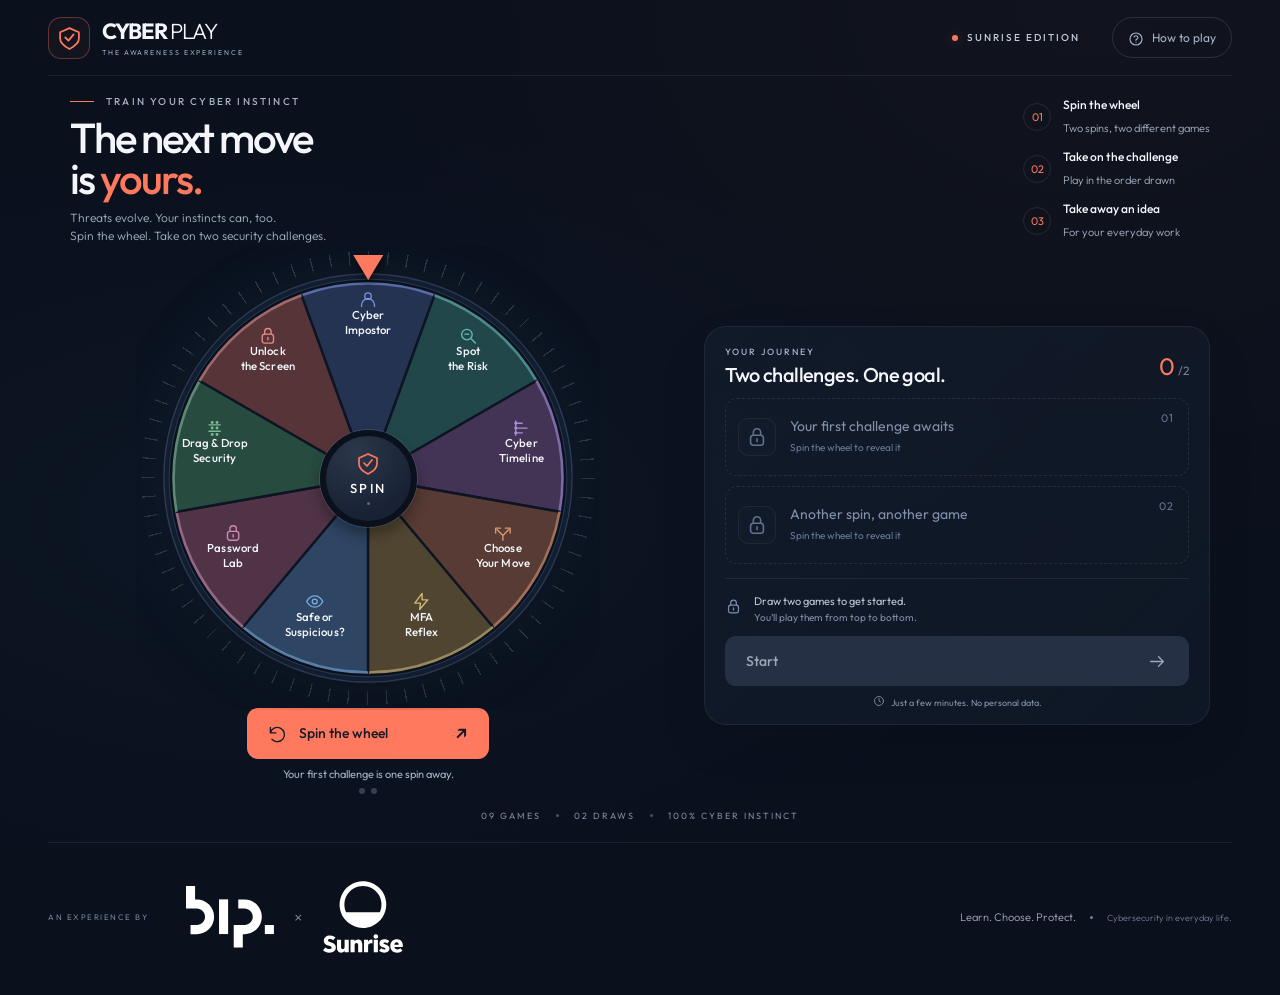
==== commit d835c462: "modifiche" ====
--- a/sunrise-cyber-game/index.html
+++ b/sunrise-cyber-game/index.html
@@ -4,7 +4,7 @@
   <meta charset="utf-8">
   <meta name="viewport" content="width=device-width, initial-scale=1">
   <meta name="theme-color" content="#0a101c">
-  <meta name="description" content="Three interactive challenges to train your security instincts. An experience by BIP for Sunrise.">
+  <meta name="description" content="Two interactive challenges to train your security instincts. An experience by BIP for Sunrise.">
   <title>Cyber Play — BIP × Sunrise</title>
   <link rel="icon" href="assets/favicon.svg" type="image/svg+xml">
   <link rel="stylesheet" href="style.css">
@@ -43,10 +43,10 @@
         <div class="hero-copy">
           <p class="eyebrow"><span class="tiny-line"></span> TRAIN YOUR CYBER INSTINCT</p>
           <h1 id="wheel-title" tabindex="-1">The next move<br>is <span class="accent">yours.</span></h1>
-          <p class="hero-description">Threats evolve. Your instincts can, too.<br>Spin the wheel. Take on three security challenges.</p>
+          <p class="hero-description">Threats evolve. Your instincts can, too.<br>Spin the wheel. Take on two security challenges.</p>
         </div>
         <ol class="how-it-works" aria-label="How it works">
-          <li><span class="step-number">01</span><span><strong>Spin the wheel</strong><small>Three spins, three different games</small></span></li>
+          <li><span class="step-number">01</span><span><strong>Spin the wheel</strong><small>Two spins, two different games</small></span></li>
           <li><span class="step-number">02</span><span><strong>Take on the challenge</strong><small>Play in the order drawn</small></span></li>
           <li><span class="step-number">03</span><span><strong>Take away an idea</strong><small>For your everyday work</small></span></li>
         </ol>
@@ -63,35 +63,35 @@
           <div class="spin-controls">
             <button class="button button-primary spin-button" id="spin-button"><span data-icon="rotate"></span><span id="spin-label">Spin the wheel</span><span class="button-arrow" aria-hidden="true">↗</span></button>
             <p id="spin-status" class="spin-status" role="status" aria-live="polite">Your first challenge is one spin away.</p>
-            <div class="spin-dots" aria-label="0 of 3 games drawn" id="spin-dots"><span></span><span></span><span></span></div>
+            <div class="spin-dots" aria-label="0 of 2 games drawn" id="spin-dots"><span></span><span></span></div>
           </div>
         </div>
         <aside class="playlist-panel" aria-labelledby="playlist-title">
-          <div class="playlist-heading"><div><p class="eyebrow">YOUR JOURNEY</p><h2 id="playlist-title">Three challenges. One goal.</h2></div><span id="selection-count" class="count-badge">0<span>/3</span></span></div>
+          <div class="playlist-heading"><div><p class="eyebrow">YOUR JOURNEY</p><h2 id="playlist-title">Two challenges. One goal.</h2></div><span id="selection-count" class="count-badge">0<span>/2</span></span></div>
           <ol class="selection-list" id="selection-list"></ol>
           <div class="ready-panel">
-            <div class="ready-note"><span data-icon="lock" id="ready-icon"></span><p id="ready-note">Draw three games to get started.<br><span>You’ll play them from top to bottom.</span></p></div>
+            <div class="ready-note"><span data-icon="lock" id="ready-icon"></span><p id="ready-note">Draw two games to get started.<br><span>You’ll play them from top to bottom.</span></p></div>
             <button id="start-button" class="button button-primary start-button" disabled>Start<span data-icon="arrow"></span></button>
           </div>
           <p class="session-note"><span data-icon="clock"></span> Just a few minutes. No personal data.</p>
         </aside>
       </div>
-      <p class="wheel-caption"><span>09 GAMES</span><i></i><span>03 DRAWS</span><i></i><span>100% CYBER INSTINCT</span></p>
+      <p class="wheel-caption"><span>09 GAMES</span><i></i><span>02 DRAWS</span><i></i><span>100% CYBER INSTINCT</span></p>
     </section>
     <section id="game-screen" class="screen game-screen" hidden aria-labelledby="game-title">
-      <div class="game-topline"><button class="text-button" id="exit-game"><span data-icon="arrow-left"></span> Back to the wheel</button><div class="game-topline-actions"><button class="text-button" id="preview-restart" hidden><span data-icon="rotate"></span> Restart game</button><span id="game-step" class="eyebrow">CHALLENGE 01 / 03</span></div></div>
+      <div class="game-topline"><button class="text-button" id="exit-game"><span data-icon="arrow-left"></span> Back to the wheel</button><div class="game-topline-actions"><button class="text-button" id="preview-restart" hidden><span data-icon="rotate"></span> Restart game</button><span id="game-step" class="eyebrow">CHALLENGE 01 / 02</span></div></div>
       <div class="game-heading"><div><p id="game-category" class="eyebrow"></p><h1 id="game-title" tabindex="-1"></h1></div><div class="game-heading-icon" id="game-heading-icon" aria-hidden="true"></div></div>
-      <div class="journey-progress" id="journey-progress" aria-label="Progress through the three games"></div>
+      <div class="journey-progress" id="journey-progress" aria-label="Progress through the two games"></div>
       <div class="game-body"><div id="game-content" class="game-content"></div><aside class="game-journey" aria-labelledby="journey-title"><p class="eyebrow" id="journey-title">YOUR JOURNEY</p><ol id="game-path"></ol><div class="journey-tip"><span data-icon="shield"></span><strong>Pausing is a smart move.</strong><p>Notice the details. Check the source. Then choose.</p></div></aside></div>
     </section>
     <section id="preview-screen" class="screen preview-screen" hidden aria-labelledby="preview-title">
-      <div class="preview-heading"><div><p class="eyebrow">TEST MODE · FREE ACCESS</p><h1 id="preview-title" tabindex="-1">Every game.<br><span class="accent">Your choice.</span></h1><p class="preview-description">Open any game, try different choices and replay it as often as you like.<br>Test results are separate from the three-game journey.</p></div><button class="button button-secondary" id="preview-exit"><span data-icon="close"></span> Exit test mode</button></div>
+      <div class="preview-heading"><div><p class="eyebrow">TEST MODE · FREE ACCESS</p><h1 id="preview-title" tabindex="-1">Every game.<br><span class="accent">Your choice.</span></h1><p class="preview-description">Open any game, try different choices and replay it as often as you like.<br>Test results are separate from the two-game journey.</p></div><button class="button button-secondary" id="preview-exit"><span data-icon="close"></span> Exit test mode</button></div>
       <section class="preview-result" id="preview-result" hidden aria-label="Latest test result" aria-live="polite"></section>
       <div class="preview-catalogue" id="preview-catalogue" aria-label="Choose a game to test"></div>
       <p class="preview-footnote">Returning to an unfinished journey restarts its current game. Completed scores and draws are kept.</p>
     </section>
     <section id="results-screen" class="screen results-screen" hidden aria-labelledby="results-title">
-      <div class="results-header"><div class="result-emblem" data-icon="shield"></div><p class="eyebrow">MISSION COMPLETE</p><h1 id="results-title" tabindex="-1">Sharper instincts.<br>Stronger defences.</h1><p>Three challenges completed. Three ideas to take to work.</p></div>
+      <div class="results-header"><div class="result-emblem" data-icon="shield"></div><p class="eyebrow">MISSION COMPLETE</p><h1 id="results-title" tabindex="-1">Sharper instincts.<br>Stronger defences.</h1><p>Two challenges completed. Two ideas to take to work.</p></div>
       <div class="score-panel"><div><span id="result-badge" class="eyebrow">CYBER DEFENDER</span><p id="result-caption"></p></div><div class="score-number"><strong id="total-score">100</strong><span>%</span><small>YOUR JOURNEY SCORE</small></div></div>
       <div class="result-cards" id="result-cards"></div>
       <div class="results-actions"><button id="play-again" class="button button-primary"><span data-icon="rotate"></span> New spins, new challenges <span data-icon="arrow"></span></button><p>Your next good decision starts with the small details.</p></div>
@@ -99,7 +99,7 @@
   </main>
   <footer class="site-footer"><div class="partner-lockup"><span class="partner-label">AN EXPERIENCE BY</span><span class="partner-marks"><img src="assets/bip-logo.svg" alt="BIP" class="bip-logo"><span class="partner-times" aria-hidden="true">×</span><img src="assets/sunrise-logo.svg" alt="Sunrise" class="sunrise-logo"></span></div><p><button class="footer-secret-entry" id="preview-entry" type="button">Learn. Choose. Protect.</button><span class="footer-dot" aria-hidden="true"></span><span class="footer-small">Cybersecurity in everyday life.</span></p></footer>
   <dialog id="preview-access-dialog" class="app-dialog small-dialog" aria-labelledby="preview-access-title"><button class="dialog-close" data-close-dialog aria-label="Close"><span data-icon="close"></span></button><p class="eyebrow">GAME PREVIEW</p><h2 id="preview-access-title">Open test mode</h2><p>Enter your access code to choose and replay any game.</p><form id="preview-access-form"><label for="preview-code">Access code</label><input id="preview-code" name="preview-code" type="password" autocomplete="off" spellcheck="false" autocapitalize="off" aria-describedby="preview-access-error" required><p id="preview-access-error" class="preview-access-error" role="status" aria-live="polite"></p><button id="preview-unlock" class="button button-primary" type="submit">Unlock games <span data-icon="arrow"></span></button></form></dialog>
-  <dialog id="help-dialog" class="app-dialog" aria-labelledby="help-title"><button class="dialog-close" data-close-dialog aria-label="Close"><span data-icon="close"></span></button><p class="eyebrow">HOW TO PLAY</p><h2 id="help-title">Three spins. Three chances<br>to make the right choice.</h2><ol class="help-steps"><li><span>01</span><div><strong>Draw your games</strong><p>Press “Spin the wheel” three times. Each spin picks a different game and adds it to your journey.</p></div></li><li><span>02</span><div><strong>Press “Start”</strong><p>Play the challenges in the order they were drawn. Read the feedback, then move on to the next one.</p></div></li><li><span>03</span><div><strong>See your results</strong><p>At the end, you’ll see your score and three practical tips. Spin again to start a new journey.</p></div></li></ol><p class="dialog-note">All messages and situations are simulations. Use only made-up passwords in Password Lab; never enter real credentials or personal data. You can also play with a keyboard or on a smartphone.</p><button class="button button-primary" data-close-dialog>Ready, let’s play <span data-icon="arrow"></span></button></dialog>
+  <dialog id="help-dialog" class="app-dialog" aria-labelledby="help-title"><button class="dialog-close" data-close-dialog aria-label="Close"><span data-icon="close"></span></button><p class="eyebrow">HOW TO PLAY</p><h2 id="help-title">Two spins. Two chances<br>to make the right choice.</h2><ol class="help-steps"><li><span>01</span><div><strong>Draw your games</strong><p>Press “Spin the wheel” twice. Each spin picks a different game and adds it to your journey.</p></div></li><li><span>02</span><div><strong>Press “Start”</strong><p>Play the challenges in the order they were drawn. Read the feedback, then move on to the next one.</p></div></li><li><span>03</span><div><strong>See your results</strong><p>At the end, you’ll see your score and two practical tips. Spin again to start a new journey.</p></div></li></ol><p class="dialog-note">All messages and situations are simulations. Use only made-up passwords in Password Lab; never enter real credentials or personal data. You can also play with a keyboard or on a smartphone.</p><button class="button button-primary" data-close-dialog>Ready, let’s play <span data-icon="arrow"></span></button></dialog>
   <dialog id="exit-dialog" class="app-dialog small-dialog" aria-labelledby="exit-title"><p class="eyebrow">NEW JOURNEY</p><h2 id="exit-title">Back to the wheel?</h2><p>Your current draws and results will be reset.</p><div class="dialog-actions"><button class="button button-secondary" data-close-dialog>Keep playing</button><button class="button button-primary" id="confirm-exit">Back to the wheel</button></div></dialog>
   <div id="live-announcement" class="sr-only" aria-live="polite"></div>
 </body>
--- a/sunrise-cyber-game/style.css
+++ b/sunrise-cyber-game/style.css
@@ -1,10 +1,12 @@
 @font-face{font-family:Outfit;src:url('assets/outfit-variable.woff2') format('woff2');font-style:normal;font-weight:100 900;font-display:swap}
 :root{color-scheme:dark;--bg:#0a101c;--panel:#131d2e;--panel-light:#182438;--text:#f4f6fb;--muted:#a6b2c5;--coral:#ff795e;--green:#5fdbb1;--line:#ffffff12;--font:Outfit,system-ui,-apple-system,'Segoe UI',sans-serif}
 *{box-sizing:border-box}body{margin:0;background:var(--bg);color:var(--text);font-family:var(--font);font-size:16px;line-height:1.5;min-height:100vh}button,input,select{font:inherit}button{cursor:pointer}button:disabled{cursor:default}a{color:inherit}button,button svg,a{ -webkit-tap-highlight-color:transparent}button svg{flex-shrink:0;vertical-align:middle}button:focus-visible,a:focus-visible,[tabindex]:focus-visible{outline:3px solid #86b9ff;outline-offset:5px}h1,h2,h3,p{margin:0}h1,h2,h3{line-height:1.1}h1[tabindex='-1']:focus{outline:none}strong{font-weight:600}button{border:0}button:disabled{opacity:.4}[hidden]{display:none!important}.sr-only{position:absolute;width:1px;height:1px;overflow:hidden;clip:rect(0,0,0,0);white-space:nowrap}.skip-link{position:fixed;top:12px;left:12px;padding:12px 18px;background:var(--coral);color:var(--bg);z-index:100;transform:translateY(-180%);border-radius:10px}.skip-link:focus{transform:translateY(0)}.site-glow{position:absolute;inset:0 0 auto;height:850px;background:radial-gradient(ellipse at 22% 61%,#1e3a5925,transparent 55%),radial-gradient(ellipse at 85% 0%,#57382f18,transparent 47%);pointer-events:none;z-index:-1}.site-header{width:min(1256px,calc(100% - 96px));margin:auto;height:104px;display:flex;align-items:center;justify-content:space-between;border-bottom:1px solid var(--line)}.app-brand{display:flex;align-items:center;gap:12px;text-decoration:none;font-size:22px;letter-spacing:-1px;font-weight:700;line-height:1}.brand-light{font-weight:300;margin-left:3px}.app-brand small{font-size:7px;letter-spacing:1.9px;display:block;margin-top:7px;color:#9caec9;font-weight:400}.brand-symbol{display:grid;place-items:center;height:42px;width:42px;border:1px solid #ff795e55;border-radius:13px;background:#ff795e0b;color:var(--coral)}.brand-symbol svg{width:25px;height:25px}.header-actions{display:flex;align-items:center;gap:32px}.edition{font-size:10px;font-weight:500;letter-spacing:2px;color:#c3ccdc;display:flex;align-items:center;gap:9px}.edition i{width:6px;height:6px;background:var(--coral);border-radius:50%;box-shadow:0 0 12px #ff795e55}.help-button{display:flex;align-items:center;gap:8px;border-radius:25px;background:transparent;border:1px solid #ffffff20;color:var(--muted);font-size:12px;padding:10px 15px;transition:.2s}.help-button:hover{border-color:#ffffff50;color:white}.help-button svg{width:16px;height:16px}main{width:min(1140px,calc(100% - 96px));margin:auto}.screen{animation:page-in .45s ease-out}.intro-row{display:flex;justify-content:space-between;align-items:center;padding:48px 0 30px}.eyebrow{font-size:10px;font-weight:500;letter-spacing:2.2px;color:var(--muted);text-transform:uppercase}.hero-copy>.eyebrow{display:flex;gap:12px;align-items:center}.tiny-line{width:24px;height:1px;background:var(--coral)}.hero-copy h1{font-size:clamp(44px,4.5vw,66px);font-weight:500;letter-spacing:-2.8px;margin:15px 0 18px;line-height:1.02}.accent{color:var(--coral)}.hero-description{font-size:14px;line-height:1.65;color:var(--muted);font-weight:300}.how-it-works{display:flex;flex-direction:column;gap:21px;list-style:none;padding:0;margin:18px 18px 0 0}.how-it-works li{display:flex;gap:18px;align-items:center}.step-number{width:33px;height:33px;display:grid;place-items:center;border:1px solid #ffffff17;border-radius:50%;font-size:11px;font-weight:400;color:var(--coral)}.how-it-works strong{font-size:12px;display:block;font-weight:500}.how-it-works small{font-size:11px;color:var(--muted);font-weight:300}.wheel-layout{display:grid;grid-template-columns:1.18fr 1fr;gap:52px;align-items:center}.wheel-panel{min-width:0}.wheel-stage{isolation:isolate;overflow:clip;overflow-clip-margin:12px;width:100%;max-width:480px;aspect-ratio:1;position:relative;margin:0 auto}.wheel-halo{position:absolute;inset:4%;border-radius:50%;box-shadow:0 0 70px #3e719820,0 0 0 14px #ffffff01}.wheel-ticks{position:absolute;inset:-1.6%;border-radius:50%;background:repeating-conic-gradient(from 0deg,#95abc655 0deg .32deg,transparent .32deg 5deg);mask:radial-gradient(circle,transparent 66%,black 67%);-webkit-mask:radial-gradient(circle,transparent 66%,black 67%);opacity:.7}#wheel{position:absolute;inset:0;overflow:visible;filter:drop-shadow(0 18px 32px #0004);will-change:transform}.wheel-sector{transition:opacity .5s}.wheel-sector.drawn{opacity:.28}.wheel-sector>path{stroke:#0d1422;stroke-width:2.7;stroke-linejoin:round}.sector-title{fill:#f6f7fd;font-family:var(--font);font-size:13px;font-weight:500;letter-spacing:.1px}.sector-icon{color:#e5ecf5;opacity:.8}.wheel-center{position:absolute;inset:39%;border-radius:50%;background:radial-gradient(circle at 35% 20%,#2b374a,#182234 70%);border:6px solid #0a101c;box-shadow:0 0 0 1px #6c7d9d50,0 8px 14px #0005;display:flex;flex-direction:column;align-items:center;justify-content:center;gap:4px;color:white;z-index:3;transition:background .2s,box-shadow .2s}.wheel-center:hover:enabled{box-shadow:0 0 0 1px #ff795e88,0 0 35px #ff795e1a;background:radial-gradient(circle at 35% 20%,#36445b,#202b40 70%)}.wheel-center>span:first-child{color:var(--coral);line-height:0}.wheel-center svg{width:24px;height:24px}.wheel-center strong{font-size:13px;letter-spacing:2.5px;font-weight:500}.center-dot{width:3px;height:3px;background:#ffffff50;border-radius:50%}.wheel-center:disabled{opacity:1}.wheel-center:disabled strong{opacity:.4}.wheel-center:disabled>span:first-child{opacity:.7}.wheel-pointer{position:absolute;left:calc(50% - 15px);top:-3px;z-index:4;width:30px;height:30px;filter:drop-shadow(0 5px 5px #0008);transform-origin:50% 0}.wheel-pointer>span{display:block;clip-path:polygon(0 0,100% 0,50% 100%);width:30px;height:25px;background:var(--coral)}.wheel-stage.spinning .wheel-pointer{animation:pointer-tick .14s ease-in-out infinite alternate}.spin-controls{display:flex;flex-direction:column;align-items:center;margin-top:17px}.button{min-height:50px;border-radius:11px;padding:13px 21px;font-weight:500;font-size:14px;display:inline-flex;align-items:center;justify-content:center;gap:12px;transition:background .2s,transform .2s,box-shadow .2s;line-height:1.3;text-decoration:none}.button svg{width:19px;height:19px}.button-primary{color:#151a26;background:var(--coral)}.button-primary:hover:enabled{background:#ff9279;box-shadow:0 5px 25px #ff795e18;transform:translateY(-1px)}.button-primary:active:enabled{transform:translateY(1px)}.button-secondary{background:#ffffff08;color:var(--text);border:1px solid #ffffff1a}.button-secondary:hover:enabled{background:#ffffff12}.button-primary:disabled{color:#9ca7ba;background:#263045;opacity:1;box-shadow:none}.spin-button{width:242px}.spin-button>svg{margin-right:4px}.button-arrow{font-size:19px;margin-left:auto}.spin-status{font-size:11px;color:var(--muted);margin:12px 0 9px;min-height:17px;text-align:center}.spin-dots{display:flex;gap:6px}.spin-dots span{width:6px;height:6px;border-radius:50%;background:#334155;transition:.3s}.spin-dots span.filled{background:var(--coral);box-shadow:0 0 10px #ff795e33}.playlist-panel{border:1px solid #ffffff10;border-radius:22px;background:linear-gradient(135deg,#151f309e,#101927d9);padding:28px 25px 18px;box-shadow:0 20px 50px #00000014;align-self:center}.playlist-heading{display:flex;align-items:center;justify-content:space-between;gap:10px;padding-bottom:22px}.playlist-heading .eyebrow{color:#a1b1c9;font-size:9px;letter-spacing:2px}.playlist-heading h2{font-size:23px;font-weight:500;letter-spacing:-.6px;margin-top:9px}.count-badge{font-size:24px;color:var(--coral);font-weight:400}.count-badge span{font-size:12px;color:#74829a;margin-left:3px}.selection-list{list-style:none;margin:0;padding:0;display:grid;gap:13px}.selection-card{min-height:94px;position:relative;border:1px dashed #ffffff17;border-radius:12px;display:flex;align-items:center;gap:14px;padding:17px 15px;transition:background .3s,border-color .3s}.selection-number{color:#65758e;font-size:11px;font-weight:400;position:absolute;right:14px;top:11px;letter-spacing:1px}.selection-icon{height:43px;width:43px;display:grid;place-items:center;flex-shrink:0;border-radius:10px;border:1px solid #ffffff0e;color:#61738e;background:#ffffff02}.selection-icon svg{height:22px;width:22px}.selection-card h3{font-size:14px;font-weight:400;color:#8090aa;margin-bottom:5px;letter-spacing:0}.selection-card p{font-size:10px;color:#687b96;line-height:1.5}.selection-card.picked{border:1px solid #ffffff14;background:#1b273940;animation:card-reveal .45s ease-out}.selection-card.picked .selection-icon{background:color-mix(in srgb,var(--game-color) 13%,transparent);border-color:color-mix(in srgb,var(--game-color) 22%,transparent);color:var(--game-color)}.selection-card.picked h3{font-weight:500;color:var(--text)}.selection-card.picked p{color:#a0afc5}.selection-card.picked .selection-number{color:var(--game-color);opacity:.65}.card-pending{visibility:hidden}.ready-panel{margin-top:22px;padding-top:21px;border-top:1px solid var(--line)}.ready-note{display:flex;align-items:center;gap:12px;margin-bottom:17px;color:#7890ad}.ready-note svg{width:17px;height:17px}.ready-note p{font-size:11px;color:#bcc7d8;line-height:1.5}.ready-note p span{color:#7f90ab;font-size:10px}.start-button{width:100%;justify-content:space-between}.start-button svg{width:22px}.session-note{display:flex;justify-content:center;align-items:center;gap:6px;font-size:9px;color:#8595ad;margin:14px 0 0}.session-note svg{width:12px;height:12px}.wheel-caption{display:flex;align-items:center;justify-content:center;gap:15px;margin:34px 0 31px;font-size:9px;color:#7d8da4;letter-spacing:2px}.wheel-caption i{width:3px;height:3px;border-radius:50%;background:#43536d}.site-footer{max-width:1256px;width:calc(100% - 96px);margin:auto;border-top:1px solid var(--line);padding:24px 0 27px;display:flex;align-items:center;justify-content:space-between;gap:25px}.partner-lockup{display:flex;align-items:center;justify-content:center;flex-wrap:wrap;gap:12px 18px}
-.partner-marks{display:flex;align-items:center;gap:20px;padding:12px 20px;border-radius:12px;background:#fff;max-width:100%}.partner-label{font-size:8px;letter-spacing:1.5px;color:#73839c}.partner-times{font-size:16px;color:#77808e;font-weight:300}.bip-logo{width:88px;height:62px;object-fit:contain}.sunrise-logo{width:80px;height:76px;object-fit:contain}.site-footer>p{font-size:11px;color:#a2afc4;display:flex;align-items:center;gap:14px;font-weight:300}.footer-small{font-size:9px;color:#71829a}.footer-dot{width:3px;height:3px;background:#71829a;border-radius:50%}.flying-card{position:fixed;z-index:20;background:#1b283c;border:1px solid #ffffff25;border-radius:12px;display:flex;align-items:center;gap:14px;padding:17px 15px;box-shadow:0 15px 40px #0005;pointer-events:none}.flying-card .selection-icon{color:var(--game-color);background:color-mix(in srgb,var(--game-color) 15%,transparent)}.flying-card h3{font-size:14px;font-weight:500}.flying-card p{font-size:10px;color:var(--muted);margin-top:5px}.game-screen{padding:30px 0 50px}.game-topline{display:flex;justify-content:space-between;align-items:center;margin-bottom:30px}.text-button{display:inline-flex;gap:8px;align-items:center;font-size:12px;color:var(--muted);background:none;padding:8px 0}.text-button:hover{color:var(--text)}.text-button svg{width:17px;height:17px}.game-heading{display:flex;align-items:center;justify-content:space-between;gap:20px}.game-heading .eyebrow{color:var(--coral);margin-bottom:11px}.game-heading h1{font-size:clamp(32px,4vw,47px);font-weight:500;letter-spacing:-1.5px}.game-heading-icon{height:65px;width:65px;display:grid;place-items:center;border-radius:17px;background:#ff795e0c;border:1px solid #ff795e25;color:var(--coral)}.game-heading-icon svg{width:30px;height:30px}.journey-progress{display:grid;grid-template-columns:repeat(3,1fr);gap:7px;margin:25px 0 30px}.progress-step{height:4px;border-radius:3px;background:#223149}.progress-step.active{background:var(--coral)}.progress-step.complete{background:var(--green)}.game-body{display:grid;grid-template-columns:minmax(0,1fr) 224px;gap:30px;align-items:start}.game-content{min-width:0;border:1px solid #ffffff10;background:linear-gradient(135deg,#131d2ef0,#101927);padding:28px;border-radius:20px}.game-content .game-intro{margin-bottom:24px}.game-content .game-intro h2{font-size:23px;font-weight:500;margin-bottom:10px;letter-spacing:-.5px}.game-content .game-intro p{font-size:14px;color:var(--muted);line-height:1.65}.game-content .game-intro .eyebrow{margin-bottom:10px;color:var(--coral)}.game-content button{max-width:100%}.game-content .feedback{padding:16px 18px;border-radius:12px;border:1px solid #ffffff18;background:#1a2940;color:var(--text);margin:20px 0;font-size:14px;line-height:1.6}.game-content .feedback.success{background:#5fdbb10c;border-color:#5fdbb139}.game-content .feedback.danger{background:#ff795e0a;border-color:#ff795e39}.game-content .feedback strong{display:block;margin-bottom:5px}.game-content .feedback p{font-size:13px;color:#c2cddd}.game-journey{padding:15px 0}.game-journey ol{list-style:none;padding:0;margin:22px 0}.game-path-item{display:flex;align-items:center;gap:12px;position:relative;padding-bottom:30px}.game-path-item:before{content:'';width:1px;height:23px;position:absolute;background:#2b3950;top:35px;left:15px}.game-path-item:last-child:before{display:none}.path-number{width:31px;height:31px;border-radius:50%;border:1px solid #3a465e;display:grid;place-items:center;color:#7f91ac;font-size:10px;flex-shrink:0}.path-number svg{width:14px;height:14px}.game-path-item strong{display:block;font-size:12px;color:#8b9bb3;font-weight:400}.game-path-item small{font-size:10px;color:#637792}.game-path-item.active .path-number{background:#ff795e15;border-color:#ff795e55;color:var(--coral)}.game-path-item.active strong{color:white}.game-path-item.complete .path-number{background:#5fdbb110;border-color:#5fdbb144;color:var(--green)}.game-path-item.complete strong{color:#bdcddf}.journey-tip{border-top:1px solid var(--line);padding-top:24px;color:var(--muted)}.journey-tip>span{display:block;color:#7b91b4;margin-bottom:12px;line-height:0}.journey-tip svg{height:25px;width:25px}.journey-tip strong{font-size:12px;display:block;font-weight:500;color:#c1cde0}.journey-tip p{font-size:11px;line-height:1.8;margin-top:8px;max-width:185px}.results-screen{padding:48px 0 50px;max-width:980px;margin:auto}.results-header{text-align:center}.result-emblem{margin:0 auto 20px;display:grid;place-items:center;width:66px;height:66px;border-radius:22px;background:#5fdbb110;border:1px solid #5fdbb135;color:var(--green);transform:rotate(-5deg)}.result-emblem svg{width:34px;height:34px}.results-header .eyebrow{color:var(--green)}.results-header h1{font-size:clamp(36px,4.5vw,58px);font-weight:500;letter-spacing:-2px;margin:15px 0}.results-header>p:last-child{font-size:14px;color:var(--muted)}.score-panel{display:flex;justify-content:space-between;align-items:center;max-width:750px;margin:35px auto 28px;padding:26px 35px;border:1px solid #ffffff15;border-radius:17px;background:linear-gradient(115deg,#142638,#151e2d);gap:25px}.score-panel .eyebrow{color:var(--green);font-size:12px}.score-panel p{font-size:13px;color:#b5c5d9;max-width:340px;margin-top:8px;line-height:1.65}.score-number{line-height:1;text-align:right;white-space:nowrap}.score-number strong{font-size:54px;font-weight:400;letter-spacing:-2px}.score-number>span{color:var(--green);font-size:25px;margin-left:3px}.score-number small{display:block;font-size:7px;letter-spacing:1px;margin-top:9px;color:var(--muted)}.result-cards{display:grid;grid-template-columns:repeat(3,1fr);gap:16px}.result-card{border:1px solid #ffffff12;background:#111d2d;border-radius:16px;padding:23px 21px;display:flex;flex-direction:column}.result-card-top{display:flex;justify-content:space-between;align-items:center;margin-bottom:19px}.result-card-top>span{width:38px;height:38px;border-radius:10px;background:color-mix(in srgb,var(--game-color) 12%,transparent);color:var(--game-color);display:grid;place-items:center}.result-card-top svg{width:20px;height:20px}.result-card-top small{font-size:10px;color:#8497b2}.result-card h2{font-size:18px;font-weight:500;margin:0 0 12px;letter-spacing:-.3px}.result-card p{font-size:12px;color:var(--muted);line-height:1.8}.result-card .result-pct{margin-top:auto;padding-top:20px;font-size:10px;color:var(--green)}.result-pct strong{font-size:17px;font-weight:400;margin-right:4px}.results-actions{text-align:center;margin:35px 0 0}.results-actions p{font-size:11px;color:var(--muted);margin-top:14px}.app-dialog{background:#142032;color:var(--text);border:1px solid #ffffff20;border-radius:22px;width:min(530px,calc(100% - 32px));padding:36px;max-height:90vh;overflow:auto;box-shadow:0 30px 100px #0009}.app-dialog::backdrop{background:#040812bb;backdrop-filter:blur(8px)}.app-dialog h2{font-size:28px;letter-spacing:-.7px;font-weight:500;margin:14px 0 25px}.dialog-close{position:absolute;right:16px;top:16px;background:transparent;padding:6px;color:var(--muted);border-radius:50%;line-height:0}.dialog-close svg{width:18px;height:18px}.help-steps{list-style:none;padding:0;display:grid;gap:21px;margin-bottom:24px}.help-steps li{display:flex;gap:17px}.help-steps li>span{color:var(--coral);font-size:12px;font-weight:500;padding-top:1px}.help-steps strong{font-size:14px;font-weight:500}.help-steps p{font-size:12px;color:var(--muted);margin-top:6px;line-height:1.7}.dialog-note{font-size:11px;color:#a2b4cd;line-height:1.8;border-top:1px solid var(--line);padding:18px 0 23px}.app-dialog>.button{width:100%;justify-content:space-between}.small-dialog h2{margin-bottom:12px}.small-dialog>p:not(.eyebrow){color:var(--muted);font-size:14px;line-height:1.7}.dialog-actions{display:flex;gap:10px;margin-top:25px;justify-content:flex-end}.dialog-actions .button{font-size:12px;min-height:45px;padding:11px 15px}.error-message{color:#ffd0c6;font-size:14px;line-height:1.6;padding:22px;background:#ff795e15;border:1px solid #ff795e33;border-radius:12px}
+.partner-marks{display:flex;align-items:center;gap:20px;padding:12px 20px;max-width:100%}.partner-label{font-size:8px;letter-spacing:1.5px;color:#73839c}.partner-times{font-size:16px;color:#77808e;font-weight:300}.bip-logo{width:88px;height:62px;object-fit:contain}.sunrise-logo{width:80px;height:76px;object-fit:contain}.bip-logo,.sunrise-logo{filter:brightness(0) invert(1)}.site-footer>p{font-size:11px;color:#a2afc4;display:flex;align-items:center;gap:14px;font-weight:300}.footer-small{font-size:9px;color:#71829a}.footer-dot{width:3px;height:3px;background:#71829a;border-radius:50%}.flying-card{position:fixed;z-index:20;background:#1b283c;border:1px solid #ffffff25;border-radius:12px;display:flex;align-items:center;gap:14px;padding:17px 15px;box-shadow:0 15px 40px #0005;pointer-events:none}.flying-card .selection-icon{color:var(--game-color);background:color-mix(in srgb,var(--game-color) 15%,transparent)}.flying-card h3{font-size:14px;font-weight:500}.flying-card p{font-size:10px;color:var(--muted);margin-top:5px}.game-screen{padding:30px 0 50px}.game-topline{display:flex;justify-content:space-between;align-items:center;margin-bottom:30px}.text-button{display:inline-flex;gap:8px;align-items:center;font-size:12px;color:var(--muted);background:none;padding:8px 0}.text-button:hover{color:var(--text)}.text-button svg{width:17px;height:17px}.game-heading{display:flex;align-items:center;justify-content:space-between;gap:20px}.game-heading .eyebrow{color:var(--coral);margin-bottom:11px}.game-heading h1{font-size:clamp(32px,4vw,47px);font-weight:500;letter-spacing:-1.5px}.game-heading-icon{height:65px;width:65px;display:grid;place-items:center;border-radius:17px;background:#ff795e0c;border:1px solid #ff795e25;color:var(--coral)}.game-heading-icon svg{width:30px;height:30px}.journey-progress{display:grid;grid-template-columns:repeat(3,1fr);gap:7px;margin:25px 0 30px}.progress-step{height:4px;border-radius:3px;background:#223149}.progress-step.active{background:var(--coral)}.progress-step.complete{background:var(--green)}.game-body{display:grid;grid-template-columns:minmax(0,1fr) 224px;gap:30px;align-items:start}.game-content{min-width:0;border:1px solid #ffffff10;background:linear-gradient(135deg,#131d2ef0,#101927);padding:28px;border-radius:20px}.game-content .game-intro{margin-bottom:24px}.game-content .game-intro h2{font-size:23px;font-weight:500;margin-bottom:10px;letter-spacing:-.5px}.game-content .game-intro p{font-size:14px;color:var(--muted);line-height:1.65}.game-content .game-intro .eyebrow{margin-bottom:10px;color:var(--coral)}.game-content button{max-width:100%}.game-content .feedback{padding:16px 18px;border-radius:12px;border:1px solid #ffffff18;background:#1a2940;color:var(--text);margin:20px 0;font-size:14px;line-height:1.6}.game-content .feedback.success{background:#5fdbb10c;border-color:#5fdbb139}.game-content .feedback.danger{background:#ff795e0a;border-color:#ff795e39}.game-content .feedback strong{display:block;margin-bottom:5px}.game-content .feedback p{font-size:13px;color:#c2cddd}.game-journey{padding:15px 0}.game-journey ol{list-style:none;padding:0;margin:22px 0}.game-path-item{display:flex;align-items:center;gap:12px;position:relative;padding-bottom:30px}.game-path-item:before{content:'';width:1px;height:23px;position:absolute;background:#2b3950;top:35px;left:15px}.game-path-item:last-child:before{display:none}.path-number{width:31px;height:31px;border-radius:50%;border:1px solid #3a465e;display:grid;place-items:center;color:#7f91ac;font-size:10px;flex-shrink:0}.path-number svg{width:14px;height:14px}.game-path-item strong{display:block;font-size:12px;color:#8b9bb3;font-weight:400}.game-path-item small{font-size:10px;color:#637792}.game-path-item.active .path-number{background:#ff795e15;border-color:#ff795e55;color:var(--coral)}.game-path-item.active strong{color:white}.game-path-item.complete .path-number{background:#5fdbb110;border-color:#5fdbb144;color:var(--green)}.game-path-item.complete strong{color:#bdcddf}.journey-tip{border-top:1px solid var(--line);padding-top:24px;color:var(--muted)}.journey-tip>span{display:block;color:#7b91b4;margin-bottom:12px;line-height:0}.journey-tip svg{height:25px;width:25px}.journey-tip strong{font-size:12px;display:block;font-weight:500;color:#c1cde0}.journey-tip p{font-size:11px;line-height:1.8;margin-top:8px;max-width:185px}.results-screen{padding:48px 0 50px;max-width:980px;margin:auto}.results-header{text-align:center}.result-emblem{margin:0 auto 20px;display:grid;place-items:center;width:66px;height:66px;border-radius:22px;background:#5fdbb110;border:1px solid #5fdbb135;color:var(--green);transform:rotate(-5deg)}.result-emblem svg{width:34px;height:34px}.results-header .eyebrow{color:var(--green)}.results-header h1{font-size:clamp(36px,4.5vw,58px);font-weight:500;letter-spacing:-2px;margin:15px 0}.results-header>p:last-child{font-size:14px;color:var(--muted)}.score-panel{display:flex;justify-content:space-between;align-items:center;max-width:750px;margin:35px auto 28px;padding:26px 35px;border:1px solid #ffffff15;border-radius:17px;background:linear-gradient(115deg,#142638,#151e2d);gap:25px}.score-panel .eyebrow{color:var(--green);font-size:12px}.score-panel p{font-size:13px;color:#b5c5d9;max-width:340px;margin-top:8px;line-height:1.65}.score-number{line-height:1;text-align:right;white-space:nowrap}.score-number strong{font-size:54px;font-weight:400;letter-spacing:-2px}.score-number>span{color:var(--green);font-size:25px;margin-left:3px}.score-number small{display:block;font-size:7px;letter-spacing:1px;margin-top:9px;color:var(--muted)}.result-cards{display:grid;grid-template-columns:repeat(3,1fr);gap:16px}.result-card{border:1px solid #ffffff12;background:#111d2d;border-radius:16px;padding:23px 21px;display:flex;flex-direction:column}.result-card-top{display:flex;justify-content:space-between;align-items:center;margin-bottom:19px}.result-card-top>span{width:38px;height:38px;border-radius:10px;background:color-mix(in srgb,var(--game-color) 12%,transparent);color:var(--game-color);display:grid;place-items:center}.result-card-top svg{width:20px;height:20px}.result-card-top small{font-size:10px;color:#8497b2}.result-card h2{font-size:18px;font-weight:500;margin:0 0 12px;letter-spacing:-.3px}.result-card p{font-size:12px;color:var(--muted);line-height:1.8}.result-card .result-pct{margin-top:auto;padding-top:20px;font-size:10px;color:var(--green)}.result-pct strong{font-size:17px;font-weight:400;margin-right:4px}.results-actions{text-align:center;margin:35px 0 0}.results-actions p{font-size:11px;color:var(--muted);margin-top:14px}.app-dialog{background:#142032;color:var(--text);border:1px solid #ffffff20;border-radius:22px;width:min(530px,calc(100% - 32px));padding:36px;max-height:90vh;overflow:auto;box-shadow:0 30px 100px #0009}.app-dialog::backdrop{background:#040812bb;backdrop-filter:blur(8px)}.app-dialog h2{font-size:28px;letter-spacing:-.7px;font-weight:500;margin:14px 0 25px}.dialog-close{position:absolute;right:16px;top:16px;background:transparent;padding:6px;color:var(--muted);border-radius:50%;line-height:0}.dialog-close svg{width:18px;height:18px}.help-steps{list-style:none;padding:0;display:grid;gap:21px;margin-bottom:24px}.help-steps li{display:flex;gap:17px}.help-steps li>span{color:var(--coral);font-size:12px;font-weight:500;padding-top:1px}.help-steps strong{font-size:14px;font-weight:500}.help-steps p{font-size:12px;color:var(--muted);margin-top:6px;line-height:1.7}.dialog-note{font-size:11px;color:#a2b4cd;line-height:1.8;border-top:1px solid var(--line);padding:18px 0 23px}.app-dialog>.button{width:100%;justify-content:space-between}.small-dialog h2{margin-bottom:12px}.small-dialog>p:not(.eyebrow){color:var(--muted);font-size:14px;line-height:1.7}.dialog-actions{display:flex;gap:10px;margin-top:25px;justify-content:flex-end}.dialog-actions .button{font-size:12px;min-height:45px;padding:11px 15px}.error-message{color:#ffd0c6;font-size:14px;line-height:1.6;padding:22px;background:#ff795e15;border:1px solid #ff795e33;border-radius:12px}
 @keyframes page-in{from{opacity:0;transform:translateY(8px)}to{opacity:1;transform:translateY(0)}}@keyframes pointer-tick{from{transform:rotate(-9deg)}to{transform:rotate(9deg)}}@keyframes card-reveal{from{opacity:.15;transform:translateY(-8px)}to{opacity:1;transform:translateY(0)}}
 @media(min-width:1500px){.intro-row{padding-top:65px}.wheel-stage{max-width:500px}.wheel-layout{gap:80px}.playlist-panel{padding:30px}.selection-card{min-height:99px}.wheel-caption{margin-top:40px}}
 @media(max-width:1000px){.site-header,.site-footer{width:calc(100% - 56px)}main{width:calc(100% - 56px)}.wheel-layout{gap:25px;grid-template-columns:1.06fr 1fr}.hero-copy h1{font-size:55px}.playlist-panel{padding:22px 19px 17px}.playlist-heading h2{font-size:20px}.selection-card{gap:10px;min-height:88px;padding:15px 11px}.selection-icon{width:37px;height:37px}.selection-card h3{font-size:13px}.selection-card p{font-size:9px}.selection-number{top:6px;right:8px;font-size:9px}.game-body{grid-template-columns:minmax(0,1fr) 190px;gap:23px}.game-content{padding:23px}.footer-small,.footer-dot{display:none}.how-it-works{margin-right:0}}
+@media(min-width:761px) and (max-height:900px){.site-header{height:76px}.intro-row{padding:18px 0 14px}.hero-copy h1{font-size:42px;line-height:.98;letter-spacing:-2px;margin:8px 0 10px}.hero-description{font-size:12px;line-height:1.45}.how-it-works{gap:10px;margin:0}.how-it-works li{gap:12px}.step-number{width:28px;height:28px}.wheel-layout{gap:38px}.wheel-stage{max-width:min(440px,calc(100vh - 360px))}.spin-controls{margin-top:10px}.spin-status{margin:7px 0 5px}.playlist-panel{padding:18px 20px 14px}.playlist-heading{padding-bottom:12px}.playlist-heading h2{font-size:20px;margin-top:5px}.selection-list{gap:10px}.selection-card{min-height:78px;padding:12px}.selection-icon{width:38px;height:38px}.ready-panel{margin-top:14px;padding-top:14px}.ready-note{margin-bottom:10px}.session-note{margin-top:9px}.wheel-caption{margin:15px 0 20px}}
+@media(min-width:761px) and (max-height:760px){.wheel-caption{display:none}.intro-row{padding-top:12px;padding-bottom:10px}.hero-copy h1{font-size:38px}.how-it-works small{display:none}.wheel-stage{max-width:min(390px,calc(100vh - 340px))}}
 @media(max-width:760px){.site-header{height:83px}.edition{display:none}.header-actions{gap:12px}.app-brand{font-size:20px}.brand-symbol{width:37px;height:37px}.help-button{padding:9px 11px}.help-button>span:last-child{display:none}.help-button svg{height:18px;width:18px}.intro-row{padding-top:35px;padding-bottom:25px}.hero-copy h1{font-size:49px;letter-spacing:-2px}.how-it-works{display:none}.hero-description{font-size:13px}.wheel-layout{grid-template-columns:1fr;gap:28px}.wheel-stage{isolation:isolate;overflow:clip;overflow-clip-margin:12px;width:min(100%,420px);max-width:420px}.spin-controls{margin-top:14px}.spin-button{width:258px}.playlist-panel{width:min(100%,500px);margin:auto;padding:24px 20px 18px}.playlist-heading h2{font-size:22px}.selection-card{min-height:84px;gap:14px;padding:15px}.selection-icon{width:43px;height:43px}.selection-card h3{font-size:15px}.selection-card p{font-size:11px}.selection-number{top:11px;right:14px;font-size:10px}.playlist-heading{padding-bottom:20px}.wheel-caption{font-size:7px;gap:10px;letter-spacing:1.3px;margin:28px 0}.site-footer{padding:22px 0;flex-direction:column;gap:17px}.partner-label{font-size:7px}.partner-lockup{gap:19px}.site-footer>p{font-size:10px}.game-screen{padding-top:20px}.game-topline{margin-bottom:25px}.game-heading h1{font-size:36px}.game-heading-icon{width:52px;height:52px;border-radius:14px}.game-heading-icon svg{width:25px;height:25px}.game-heading .eyebrow{font-size:8px;letter-spacing:1.5px}.game-body{grid-template-columns:1fr}.game-journey{display:none}.game-content{padding:22px 19px;border-radius:15px}.game-content .game-intro h2{font-size:21px}.game-content .game-intro p{font-size:13px}.journey-progress{margin:21px 0 23px}.game-step{font-size:8px!important}.result-cards{grid-template-columns:1fr}.result-card{padding:22px}.result-card-top{margin-bottom:15px}.result-card p{font-size:13px}.result-card h2{font-size:21px}.result-card .result-pct{padding-top:15px}.score-panel{padding:22px;margin-top:28px}.score-number strong{font-size:45px}.score-number small{font-size:6px;letter-spacing:.5px}.score-panel .eyebrow{font-size:10px;letter-spacing:1.5px}.score-panel p{font-size:12px}.results-header h1{font-size:44px}.results-header>p:last-child{font-size:12px}.results-screen{padding-top:30px}.results-actions .button{font-size:12px;padding:13px 17px;gap:9px}.app-dialog{padding:30px 25px}.app-dialog h2{font-size:26px}.dialog-actions{flex-wrap:wrap}.dialog-actions .button{flex:1;white-space:normal}.game-heading-icon{flex-shrink:0}}
 @media(max-width:380px){main,.site-header,.site-footer{width:calc(100% - 32px)}.hero-copy h1{font-size:43px}.wheel-stage{margin-top:4px}.playlist-panel{padding:20px 15px}.playlist-heading h2{font-size:20px}.selection-card p{font-size:10px}.selection-card h3{font-size:14px}.score-panel{padding:17px;gap:15px}.score-number strong{font-size:39px}.game-heading h1{font-size:30px}.game-content{padding:19px 14px}}
 @media(prefers-reduced-motion:reduce){*,*:before,*:after{animation-duration:.01ms!important;animation-iteration-count:1!important;scroll-behavior:auto!important;transition-duration:.01ms!important}#wheel{will-change:auto}}
